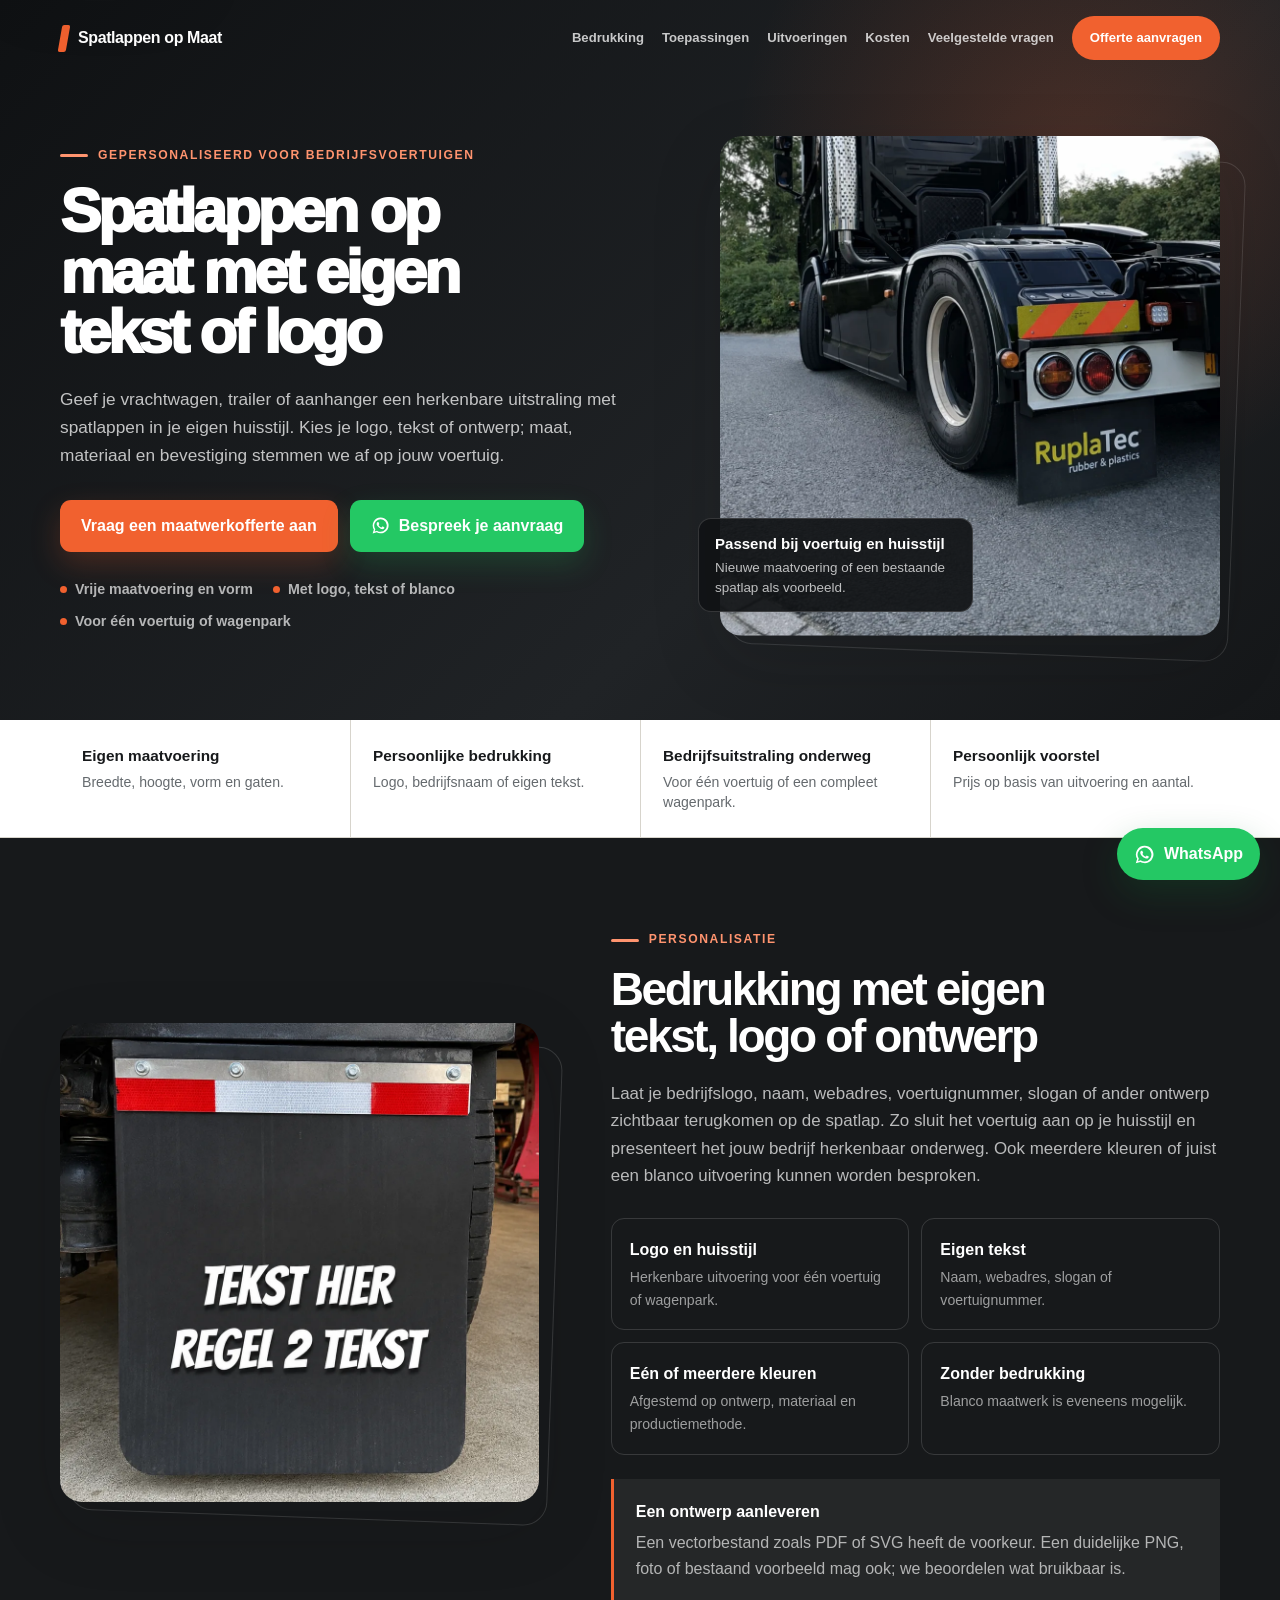
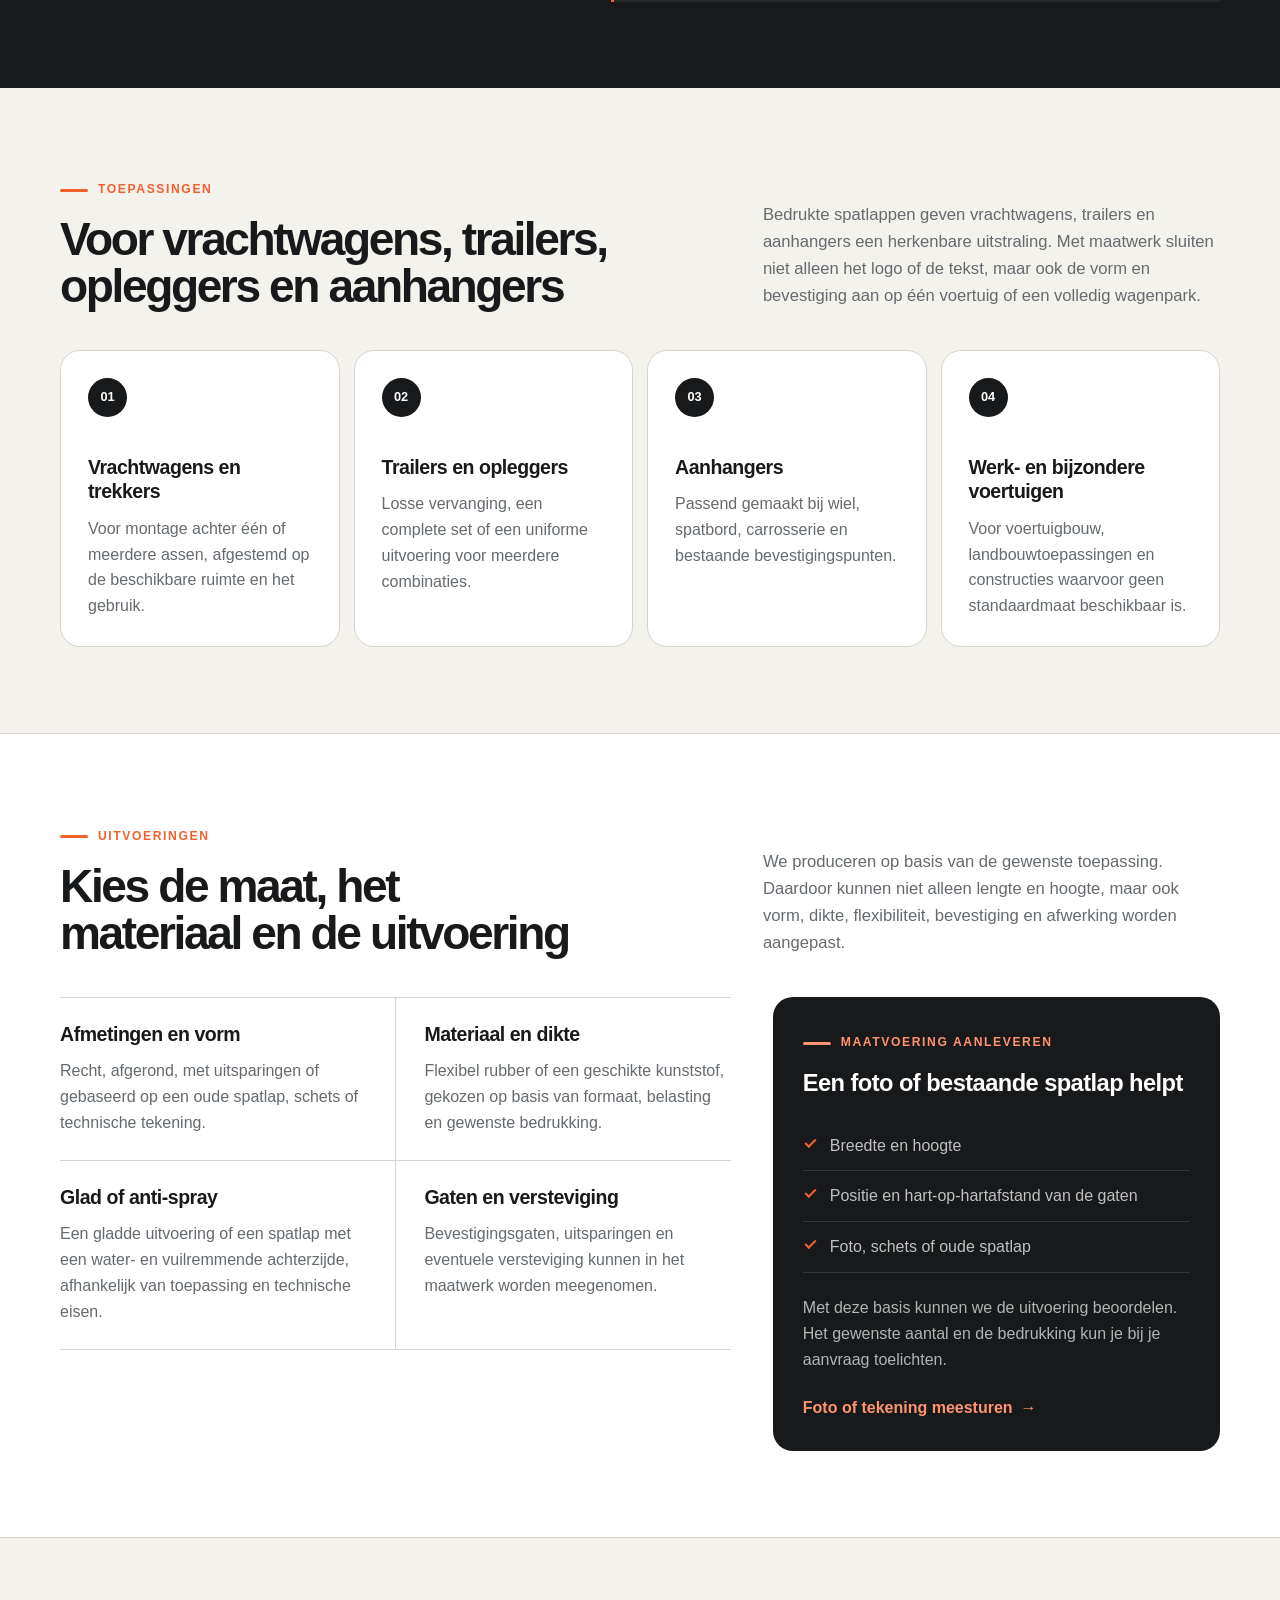
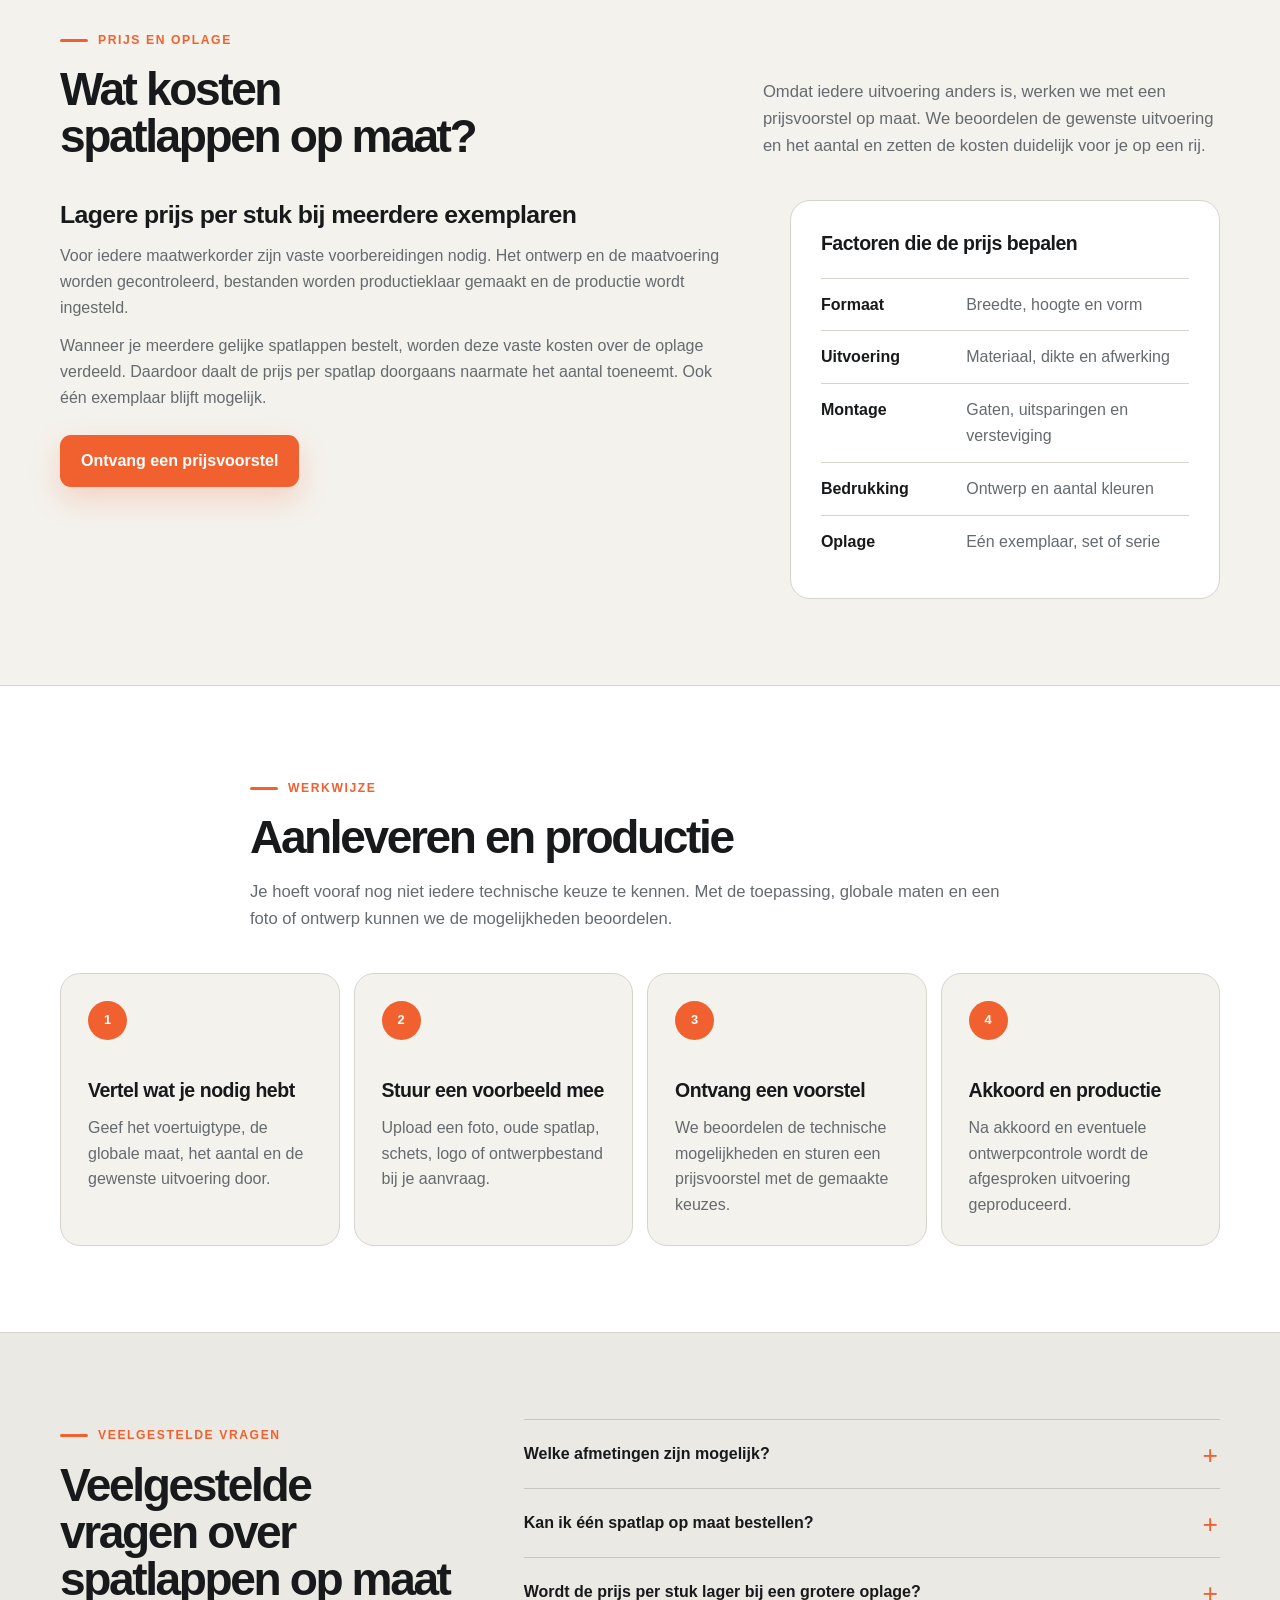
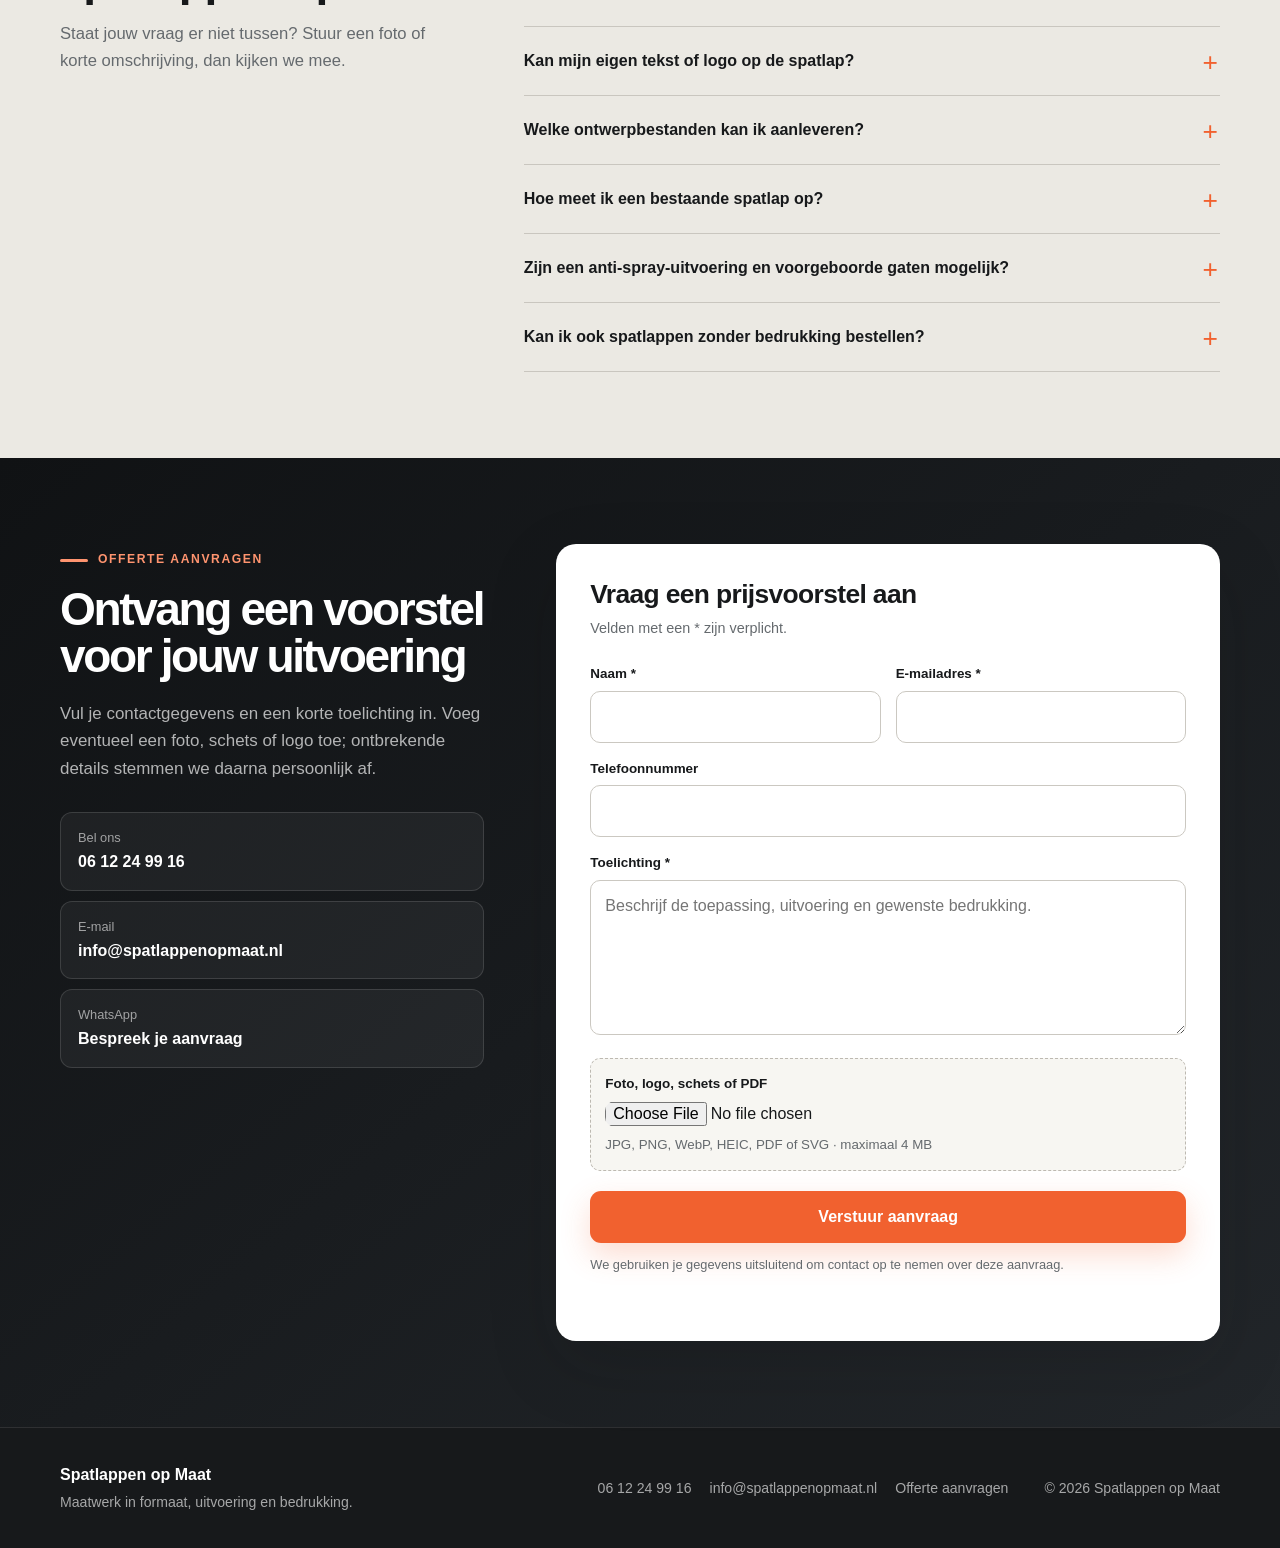
==== index.html @ 52d00e61 "Verbeter SEO-tekst, pagina-opbouw en FAQ" ====
<!doctype html>
<html lang="nl">
<head>
  <meta charset="utf-8">
  <meta name="viewport" content="width=device-width, initial-scale=1, viewport-fit=cover">
  <title>Spatlappen op maat met eigen logo of tekst</title>
  <meta name="description" content="Laat spatlappen op maat maken met eigen logo, tekst of ontwerp. Voor vrachtwagens, trailers en aanhangers, van één exemplaar tot een complete serie.">
  <meta name="robots" content="index,follow,max-image-preview:large">
  <meta name="theme-color" content="#17191b">
  <link rel="canonical" href="https://spatlappenopmaat.nl/">
  <link rel="preload" href="spatlappen-op-maat.webp" as="image" type="image/webp">
  <link rel="stylesheet" href="site.css?v=20260826-2">
  <link rel="icon" href="data:image/svg+xml,%3Csvg xmlns='http://www.w3.org/2000/svg' viewBox='0 0 64 64'%3E%3Crect width='64' height='64' rx='13' fill='%2317191b'/%3E%3Cpath d='M18 15h31v10H29v8h17v9H29v15H18z' fill='%23f1612f'/%3E%3C/svg%3E">

  <meta property="og:type" content="website">
  <meta property="og:locale" content="nl_NL">
  <meta property="og:site_name" content="Spatlappen op Maat">
  <meta property="og:title" content="Spatlappen op maat met eigen tekst of logo">
  <meta property="og:description" content="Spatlappen op maat met eigen logo, tekst of ontwerp, voor één bedrijfsvoertuig of een compleet wagenpark.">
  <meta property="og:url" content="https://spatlappenopmaat.nl/">
  <meta property="og:image" content="https://spatlappenopmaat.nl/spatlappen-op-maat.webp">
  <meta property="og:image:width" content="1018">
  <meta property="og:image:height" content="1018">
  <meta property="og:image:alt" content="Zwarte vrachtwagen met een spatlap op maat van RuplaTec">
  <meta name="twitter:card" content="summary_large_image">

  <script type="application/ld+json">
  {
    "@context": "https://schema.org",
    "@graph": [
      {
        "@type": "Organization",
        "@id": "https://spatlappenopmaat.nl/#organization",
        "name": "Spatlappen op Maat",
        "url": "https://spatlappenopmaat.nl/",
        "email": "info@spatlappenopmaat.nl",
        "telephone": "+31612249916",
        "contactPoint": {
          "@type": "ContactPoint",
          "telephone": "+31612249916",
          "contactType": "sales",
          "availableLanguage": [
            "nl",
            "en"
          ],
          "areaServed": [
            "NL",
            "BE"
          ]
        }
      },
      {
        "@type": "WebSite",
        "@id": "https://spatlappenopmaat.nl/#website",
        "url": "https://spatlappenopmaat.nl/",
        "name": "Spatlappen op Maat",
        "inLanguage": "nl-NL",
        "publisher": {
          "@id": "https://spatlappenopmaat.nl/#organization"
        }
      },
      {
        "@type": "WebPage",
        "@id": "https://spatlappenopmaat.nl/#webpage",
        "url": "https://spatlappenopmaat.nl/",
        "name": "Spatlappen op maat met eigen tekst of logo",
        "description": "Laat spatlappen op maat maken met eigen logo, tekst of ontwerp. Voor vrachtwagens, trailers en aanhangers, van één exemplaar tot een complete serie.",
        "isPartOf": {
          "@id": "https://spatlappenopmaat.nl/#website"
        },
        "about": {
          "@id": "https://spatlappenopmaat.nl/#service"
        },
        "inLanguage": "nl-NL",
        "primaryImageOfPage": {
          "@type": "ImageObject",
          "url": "https://spatlappenopmaat.nl/spatlappen-op-maat.webp",
          "width": 1018,
          "height": 1018
        }
      },
      {
        "@type": "Service",
        "@id": "https://spatlappenopmaat.nl/#service",
        "name": "Spatlappen op maat",
        "serviceType": "Productie en bedrukking van maatwerk spatlappen",
        "description": "Maatwerk spatlappen voor vrachtwagens, trailers, opleggers, aanhangers en bijzondere voertuigen. Met eigen maatvoering, gaten, tekst, logo of zonder bedrukking.",
        "provider": {
          "@id": "https://spatlappenopmaat.nl/#organization"
        },
        "areaServed": [
          {
            "@type": "Country",
            "name": "Nederland"
          },
          {
            "@type": "Country",
            "name": "België"
          }
        ],
        "url": "https://spatlappenopmaat.nl/"
      },
      {
        "@type": "FAQPage",
        "@id": "https://spatlappenopmaat.nl/#faq",
        "mainEntity": [
          {
            "@type": "Question",
            "name": "Welke afmetingen zijn mogelijk?",
            "acceptedAnswer": {
              "@type": "Answer",
              "text": "De breedte, hoogte, vorm, uitsparingen en positie van bevestigingsgaten kunnen op de toepassing worden afgestemd. Stuur een foto, tekening of oude spatlap mee, zodat we kunnen beoordelen welke uitvoering passend is."
            }
          },
          {
            "@type": "Question",
            "name": "Kan ik één spatlap op maat bestellen?",
            "acceptedAnswer": {
              "@type": "Answer",
              "text": "Ja, ook één exemplaar is mogelijk. Bij meerdere gelijke exemplaren worden de vaste voorbereidings- en instelkosten over de oplage verdeeld, waardoor de prijs per stuk doorgaans lager wordt."
            }
          },
          {
            "@type": "Question",
            "name": "Wordt de prijs per stuk lager bij een grotere oplage?",
            "acceptedAnswer": {
              "@type": "Answer",
              "text": "Doorgaans wel. De vaste opstartkosten worden bij een grotere oplage over meer stuks verdeeld. Formaat, materiaal, bedrukking en eventuele bewerkingen blijven daarnaast van invloed op de totaalprijs."
            }
          },
          {
            "@type": "Question",
            "name": "Kan mijn eigen tekst of logo op de spatlap?",
            "acceptedAnswer": {
              "@type": "Answer",
              "text": "Ja. Denk aan een bedrijfslogo, naam, webadres, voertuignummer, slogan of ander ontwerp. De precieze mogelijkheden hangen af van het bestand, de kleuren en de gekozen productiemethode."
            }
          },
          {
            "@type": "Question",
            "name": "Welke ontwerpbestanden kan ik aanleveren?",
            "acceptedAnswer": {
              "@type": "Answer",
              "text": "Een PDF of SVG heeft de voorkeur voor logo's en lijnwerk. Ook een duidelijke PNG, foto of bestaand voorbeeld kan worden meegestuurd. We laten weten of het bestand geschikt is of nog moet worden aangepast."
            }
          },
          {
            "@type": "Question",
            "name": "Hoe meet ik een bestaande spatlap op?",
            "acceptedAnswer": {
              "@type": "Answer",
              "text": "Meet de totale breedte en hoogte en noteer de positie en hart-op-hartafstand van de bevestigingsgaten. Een duidelijke foto met een meetlint, een eenvoudige schets of de oude spatlap zelf helpt om fouten te voorkomen."
            }
          },
          {
            "@type": "Question",
            "name": "Zijn een anti-spray-uitvoering en voorgeboorde gaten mogelijk?",
            "acceptedAnswer": {
              "@type": "Answer",
              "text": "Deze opties kunnen in veel gevallen in het maatwerk worden meegenomen. Of ze geschikt zijn, hangt af van het voertuig, de montage en de technische eisen voor de toepassing."
            }
          },
          {
            "@type": "Question",
            "name": "Kan ik ook spatlappen zonder bedrukking bestellen?",
            "acceptedAnswer": {
              "@type": "Answer",
              "text": "Ja. De spatlap kan ook volledig blanco worden uitgevoerd, met alleen de gewenste maat, vorm en bevestigingspunten."
            }
          }
        ]
      }
    ]
  }
  </script>
</head>
<body>
  <a class="skip-link" href="#main">Ga naar de inhoud</a>

  <header class="site-header" id="site-header">
    <div class="container nav-shell">
      <a class="wordmark" href="#top" aria-label="Spatlappen op Maat, naar het begin van de pagina">
        <span aria-hidden="true"></span>
        Spatlappen op Maat
      </a>

      <button class="menu-button" type="button" aria-expanded="false" aria-controls="site-navigation" aria-label="Menu openen">
        <span></span><span></span><span></span>
      </button>

      <nav class="site-navigation" id="site-navigation" aria-label="Hoofdnavigatie">
        <a href="#bedrukking">Bedrukking</a>
        <a href="#toepassingen">Toepassingen</a>
        <a href="#uitvoeringen">Uitvoeringen</a>
        <a href="#kosten">Kosten</a>
        <a href="#faq">Veelgestelde vragen</a>
        <a class="nav-cta" href="#offerte">Offerte aanvragen</a>
      </nav>
    </div>
  </header>

  <main id="main">
    <section class="hero" id="top">
      <div class="container hero-grid">
        <div class="hero-copy">
          <p class="kicker">Gepersonaliseerd voor bedrijfsvoertuigen</p>
          <h1>Spatlappen op maat met eigen tekst of logo</h1>
          <p class="hero-intro">Geef je vrachtwagen, trailer of aanhanger een herkenbare uitstraling met spatlappen in je eigen huisstijl. Kies je logo, tekst of ontwerp; maat, materiaal en bevestiging stemmen we af op jouw voertuig.</p>

          <div class="hero-actions">
            <a class="button button-primary" href="#offerte">Vraag een maatwerkofferte aan</a>
            <a class="button button-whatsapp" href="https://wa.me/31612249916?text=Hallo%2C%20ik%20heb%20een%20vraag%20over%20spatlappen%20op%20maat." target="_blank" rel="noopener noreferrer">
              <svg viewBox="0 0 24 24" aria-hidden="true"><path d="M12.04 2a9.84 9.84 0 0 0-8.42 14.93L2.05 22l5.2-1.53A9.93 9.93 0 1 0 12.04 2Zm0 17.98a8 8 0 0 1-4.08-1.12l-.3-.18-3.08.91.92-3-.2-.31a7.9 7.9 0 1 1 6.74 3.7Zm4.36-5.91c-.24-.12-1.4-.69-1.62-.77-.22-.08-.38-.12-.54.12-.16.24-.62.77-.76.93-.14.16-.28.18-.52.06-.24-.12-1.01-.37-1.93-1.19a7.25 7.25 0 0 1-1.33-1.65c-.14-.24-.02-.37.1-.49.11-.11.24-.28.36-.42.12-.14.16-.24.24-.4.08-.16.04-.3-.02-.42-.06-.12-.54-1.3-.74-1.78-.2-.47-.4-.4-.54-.41h-.46c-.16 0-.42.06-.64.3-.22.24-.84.82-.84 2 0 1.18.86 2.32.98 2.48.12.16 1.69 2.58 4.1 3.62.57.25 1.02.39 1.37.5.58.18 1.1.16 1.51.1.46-.07 1.4-.58 1.6-1.13.2-.56.2-1.04.14-1.14-.06-.1-.22-.16-.46-.28Z"/></svg>
              Bespreek je aanvraag
            </a>
          </div>

          <ul class="hero-points" aria-label="Belangrijkste mogelijkheden">
            <li>Vrije maatvoering en vorm</li>
            <li>Met logo, tekst of blanco</li>
            <li>Voor één voertuig of wagenpark</li>
          </ul>
        </div>

        <figure class="hero-visual">
          <img src="spatlappen-op-maat.webp" width="1018" height="1018" alt="Zwarte vrachtwagen met een op maat gemaakte spatlap met RuplaTec-logo" fetchpriority="high">
          <figcaption><strong>Passend bij voertuig en huisstijl</strong> Nieuwe maatvoering of een bestaande spatlap als voorbeeld.</figcaption>
        </figure>
      </div>
    </section>

    <div class="feature-strip" aria-label="Maatwerkmogelijkheden">
      <div class="container feature-grid">
        <div><strong>Eigen maatvoering</strong><span>Breedte, hoogte, vorm en gaten.</span></div>
        <div><strong>Persoonlijke bedrukking</strong><span>Logo, bedrijfsnaam of eigen tekst.</span></div>
        <div><strong>Bedrijfsuitstraling onderweg</strong><span>Voor één voertuig of een compleet wagenpark.</span></div>
        <div><strong>Persoonlijk voorstel</strong><span>Prijs op basis van uitvoering en aantal.</span></div>
      </div>
    </div>

    <section class="dark-section" id="bedrukking">
      <div class="container media-grid">
        <figure class="section-image">
          <img src="spatlappen-met-bedrukking.webp" width="1000" height="1000" alt="Zwarte spatlap met witte voorbeeldtekst onder een voertuig" loading="lazy">
        </figure>

        <div class="dark-copy">
          <span class="eyebrow">Personalisatie</span>
          <h2>Bedrukking met eigen tekst, logo of ontwerp</h2>
          <p>Laat je bedrijfslogo, naam, webadres, voertuignummer, slogan of ander ontwerp zichtbaar terugkomen op de spatlap. Zo sluit het voertuig aan op je huisstijl en presenteert het jouw bedrijf herkenbaar onderweg. Ook meerdere kleuren of juist een blanco uitvoering kunnen worden besproken.</p>

          <div class="print-grid">
            <div><strong>Logo en huisstijl</strong><span>Herkenbare uitvoering voor één voertuig of wagenpark.</span></div>
            <div><strong>Eigen tekst</strong><span>Naam, webadres, slogan of voertuignummer.</span></div>
            <div><strong>Eén of meerdere kleuren</strong><span>Afgestemd op ontwerp, materiaal en productiemethode.</span></div>
            <div><strong>Zonder bedrukking</strong><span>Blanco maatwerk is eveneens mogelijk.</span></div>
          </div>

          <div class="file-note">
            <strong>Een ontwerp aanleveren</strong>
            <p>Een vectorbestand zoals PDF of SVG heeft de voorkeur. Een duidelijke PNG, foto of bestaand voorbeeld mag ook; we beoordelen wat bruikbaar is.</p>
          </div>
        </div>
      </div>
    </section>

    <section id="toepassingen">
      <div class="container split-heading">
        <div class="section-heading">
          <span class="eyebrow">Toepassingen</span>
          <h2>Voor vrachtwagens, trailers, opleggers en aanhangers</h2>
        </div>
        <div class="lead-copy">
          <p>Bedrukte spatlappen geven vrachtwagens, trailers en aanhangers een herkenbare uitstraling. Met maatwerk sluiten niet alleen het logo of de tekst, maar ook de vorm en bevestiging aan op één voertuig of een volledig wagenpark.</p>
        </div>
      </div>

      <div class="container application-grid">
        <article>
          <span class="card-index">01</span>
          <h3>Vrachtwagens en trekkers</h3>
          <p>Voor montage achter één of meerdere assen, afgestemd op de beschikbare ruimte en het gebruik.</p>
        </article>
        <article>
          <span class="card-index">02</span>
          <h3>Trailers en opleggers</h3>
          <p>Losse vervanging, een complete set of een uniforme uitvoering voor meerdere combinaties.</p>
        </article>
        <article>
          <span class="card-index">03</span>
          <h3>Aanhangers</h3>
          <p>Passend gemaakt bij wiel, spatbord, carrosserie en bestaande bevestigingspunten.</p>
        </article>
        <article>
          <span class="card-index">04</span>
          <h3>Werk- en bijzondere voertuigen</h3>
          <p>Voor voertuigbouw, landbouwtoepassingen en constructies waarvoor geen standaardmaat beschikbaar is.</p>
        </article>
      </div>
    </section>

    <section class="surface-section" id="uitvoeringen">
      <div class="container split-heading">
        <div class="section-heading">
          <span class="eyebrow">Uitvoeringen</span>
          <h2>Kies de maat, het materiaal en de uitvoering</h2>
        </div>
        <div class="lead-copy">
          <p>We produceren op basis van de gewenste toepassing. Daardoor kunnen niet alleen lengte en hoogte, maar ook vorm, dikte, flexibiliteit, bevestiging en afwerking worden aangepast.</p>
        </div>
      </div>

      <div class="container option-layout">
        <div class="option-list">
          <article>
            <h3>Afmetingen en vorm</h3>
            <p>Recht, afgerond, met uitsparingen of gebaseerd op een oude spatlap, schets of technische tekening.</p>
          </article>
          <article>
            <h3>Materiaal en dikte</h3>
            <p>Flexibel rubber of een geschikte kunststof, gekozen op basis van formaat, belasting en gewenste bedrukking.</p>
          </article>
          <article>
            <h3>Glad of anti-spray</h3>
            <p>Een gladde uitvoering of een spatlap met een water- en vuilremmende achterzijde, afhankelijk van toepassing en technische eisen.</p>
          </article>
          <article>
            <h3>Gaten en versteviging</h3>
            <p>Bevestigingsgaten, uitsparingen en eventuele versteviging kunnen in het maatwerk worden meegenomen.</p>
          </article>
        </div>

        <aside class="measure-card">
          <span class="eyebrow">Maatvoering aanleveren</span>
          <h3>Een foto of bestaande spatlap helpt</h3>
          <ul class="check-list">
            <li>Breedte en hoogte</li>
            <li>Positie en hart-op-hartafstand van de gaten</li>
            <li>Foto, schets of oude spatlap</li>
          </ul>
          <p>Met deze basis kunnen we de uitvoering beoordelen. Het gewenste aantal en de bedrukking kun je bij je aanvraag toelichten.</p>
          <a class="text-link" href="#offerte">Foto of tekening meesturen <span aria-hidden="true">→</span></a>
        </aside>
      </div>
    </section>

    <section id="kosten">
      <div class="container split-heading">
        <div class="section-heading">
          <span class="eyebrow">Prijs en oplage</span>
          <h2>Wat kosten spatlappen op maat?</h2>
        </div>
        <div class="lead-copy">
          <p>Omdat iedere uitvoering anders is, werken we met een prijsvoorstel op maat. We beoordelen de gewenste uitvoering en het aantal en zetten de kosten duidelijk voor je op een rij.</p>
        </div>
      </div>

      <div class="container cost-grid">
        <div class="cost-explanation">
          <h3>Lagere prijs per stuk bij meerdere exemplaren</h3>
          <p>Voor iedere maatwerkorder zijn vaste voorbereidingen nodig. Het ontwerp en de maatvoering worden gecontroleerd, bestanden worden productieklaar gemaakt en de productie wordt ingesteld.</p>
          <p>Wanneer je meerdere gelijke spatlappen bestelt, worden deze vaste kosten over de oplage verdeeld. Daardoor daalt de prijs per spatlap doorgaans naarmate het aantal toeneemt. Ook één exemplaar blijft mogelijk.</p>
          <a class="button button-primary" href="#offerte">Ontvang een prijsvoorstel</a>
        </div>

        <aside class="cost-factors">
          <h3>Factoren die de prijs bepalen</h3>
          <dl>
            <div><dt>Formaat</dt><dd>Breedte, hoogte en vorm</dd></div>
            <div><dt>Uitvoering</dt><dd>Materiaal, dikte en afwerking</dd></div>
            <div><dt>Montage</dt><dd>Gaten, uitsparingen en versteviging</dd></div>
            <div><dt>Bedrukking</dt><dd>Ontwerp en aantal kleuren</dd></div>
            <div><dt>Oplage</dt><dd>Eén exemplaar, set of serie</dd></div>
          </dl>
        </aside>
      </div>
    </section>

    <section class="surface-section" id="werkwijze">
      <div class="container section-heading narrow-heading">
        <span class="eyebrow">Werkwijze</span>
        <h2>Aanleveren en productie</h2>
        <p class="lead">Je hoeft vooraf nog niet iedere technische keuze te kennen. Met de toepassing, globale maten en een foto of ontwerp kunnen we de mogelijkheden beoordelen.</p>
      </div>

      <ol class="container process-grid">
        <li>
          <span class="step-index">1</span>
          <h3>Vertel wat je nodig hebt</h3>
          <p>Geef het voertuigtype, de globale maat, het aantal en de gewenste uitvoering door.</p>
        </li>
        <li>
          <span class="step-index">2</span>
          <h3>Stuur een voorbeeld mee</h3>
          <p>Upload een foto, oude spatlap, schets, logo of ontwerpbestand bij je aanvraag.</p>
        </li>
        <li>
          <span class="step-index">3</span>
          <h3>Ontvang een voorstel</h3>
          <p>We beoordelen de technische mogelijkheden en sturen een prijsvoorstel met de gemaakte keuzes.</p>
        </li>
        <li>
          <span class="step-index">4</span>
          <h3>Akkoord en productie</h3>
          <p>Na akkoord en eventuele ontwerpcontrole wordt de afgesproken uitvoering geproduceerd.</p>
        </li>
      </ol>
    </section>

    <section class="faq-section" id="faq">
      <div class="container faq-layout">
        <div class="section-heading">
          <span class="eyebrow">Veelgestelde vragen</span>
          <h2>Veelgestelde vragen over spatlappen op maat</h2>
          <p class="lead">Staat jouw vraag er niet tussen? Stuur een foto of korte omschrijving, dan kijken we mee.</p>
        </div>

        <div class="faq-list">
          <details>
            <summary>Welke afmetingen zijn mogelijk?</summary>
            <p>De breedte, hoogte, vorm, uitsparingen en positie van bevestigingsgaten kunnen op de toepassing worden afgestemd. Stuur een foto, tekening of oude spatlap mee, zodat we kunnen beoordelen welke uitvoering passend is.</p>
          </details>
          <details>
            <summary>Kan ik één spatlap op maat bestellen?</summary>
            <p>Ja, ook één exemplaar is mogelijk. Bij meerdere gelijke exemplaren worden de vaste voorbereidings- en instelkosten over de oplage verdeeld, waardoor de prijs per stuk doorgaans lager wordt.</p>
          </details>
          <details>
            <summary>Wordt de prijs per stuk lager bij een grotere oplage?</summary>
            <p>Doorgaans wel. De vaste opstartkosten worden bij een grotere oplage over meer stuks verdeeld. Formaat, materiaal, bedrukking en eventuele bewerkingen blijven daarnaast van invloed op de totaalprijs.</p>
          </details>
          <details>
            <summary>Kan mijn eigen tekst of logo op de spatlap?</summary>
            <p>Ja. Denk aan een bedrijfslogo, naam, webadres, voertuignummer, slogan of ander ontwerp. De precieze mogelijkheden hangen af van het bestand, de kleuren en de gekozen productiemethode.</p>
          </details>
          <details>
            <summary>Welke ontwerpbestanden kan ik aanleveren?</summary>
            <p>Een PDF of SVG heeft de voorkeur voor logo's en lijnwerk. Ook een duidelijke PNG, foto of bestaand voorbeeld kan worden meegestuurd. We laten weten of het bestand geschikt is of nog moet worden aangepast.</p>
          </details>
          <details>
            <summary>Hoe meet ik een bestaande spatlap op?</summary>
            <p>Meet de totale breedte en hoogte en noteer de positie en hart-op-hartafstand van de bevestigingsgaten. Een duidelijke foto met een meetlint, een eenvoudige schets of de oude spatlap zelf helpt om fouten te voorkomen.</p>
          </details>
          <details>
            <summary>Zijn een anti-spray-uitvoering en voorgeboorde gaten mogelijk?</summary>
            <p>Deze opties kunnen in veel gevallen in het maatwerk worden meegenomen. Of ze geschikt zijn, hangt af van het voertuig, de montage en de technische eisen voor de toepassing.</p>
          </details>
          <details>
            <summary>Kan ik ook spatlappen zonder bedrukking bestellen?</summary>
            <p>Ja. De spatlap kan ook volledig blanco worden uitgevoerd, met alleen de gewenste maat, vorm en bevestigingspunten.</p>
          </details>
        </div>
      </div>
    </section>

    <section class="contact-section" id="offerte">
      <div class="container contact-layout">
        <div class="contact-copy">
          <span class="eyebrow">Offerte aanvragen</span>
          <h2>Ontvang een voorstel voor jouw uitvoering</h2>
          <p>Vul je contactgegevens en een korte toelichting in. Voeg eventueel een foto, schets of logo toe; ontbrekende details stemmen we daarna persoonlijk af.</p>

          <div class="contact-options">
            <a href="tel:+31612249916">
              <span>Bel ons</span>
              <strong>06 12 24 99 16</strong>
            </a>
            <a href="mailto:info@spatlappenopmaat.nl">
              <span>E-mail</span>
              <strong>info@spatlappenopmaat.nl</strong>
            </a>
            <a href="https://wa.me/31612249916?text=Hallo%2C%20ik%20heb%20een%20vraag%20over%20spatlappen%20op%20maat." target="_blank" rel="noopener noreferrer">
              <span>WhatsApp</span>
              <strong>Bespreek je aanvraag</strong>
            </a>
          </div>
        </div>

        <div class="form-card">
          <form id="quote-form" action="/api/contact" method="post" enctype="multipart/form-data">
            <div class="form-heading">
              <h3>Vraag een prijsvoorstel aan</h3>
              <p>Velden met een * zijn verplicht.</p>
            </div>

            <div class="honeypot" aria-hidden="true">
              <label for="website">Website</label>
              <input type="text" id="website" name="website" tabindex="-1" autocomplete="off">
            </div>

            <input type="hidden" name="form_started_at" id="form-started-at">
            <input type="hidden" name="page" id="form-page">
            <input type="hidden" name="landing_page">
            <input type="hidden" name="referrer_domain">
            <input type="hidden" name="source_detected">
            <input type="hidden" name="utm_source">
            <input type="hidden" name="utm_medium">
            <input type="hidden" name="utm_campaign">
            <input type="hidden" name="utm_id">
            <input type="hidden" name="utm_term">
            <input type="hidden" name="utm_content">
            <input type="hidden" name="gclid">
            <input type="hidden" name="gbraid">
            <input type="hidden" name="wbraid">
            <input type="hidden" name="msclkid">
            <input type="hidden" name="fbclid">

            <div class="form-grid">
              <div class="field">
                <label for="name">Naam *</label>
                <input type="text" id="name" name="name" autocomplete="name" required>
              </div>
              <div class="field">
                <label for="email">E-mailadres *</label>
                <input type="email" id="email" name="email" autocomplete="email" required>
              </div>
              <div class="field field-full">
                <label for="phone">Telefoonnummer</label>
                <input type="tel" id="phone" name="phone" autocomplete="tel">
              </div>
            </div>

            <div class="field">
              <label for="message">Toelichting *</label>
              <textarea id="message" name="message" rows="5" placeholder="Beschrijf de toepassing, uitvoering en gewenste bedrukking." required></textarea>
            </div>

            <div class="field file-field">
              <label for="attachment">Foto, logo, schets of PDF</label>
              <input type="file" id="attachment" name="attachment" accept=".jpg,.jpeg,.png,.webp,.heic,.pdf,.svg" aria-describedby="attachment-help">
              <small id="attachment-help">JPG, PNG, WebP, HEIC, PDF of SVG · maximaal 4 MB</small>
            </div>

            <button class="button button-primary submit-button" type="submit">Verstuur aanvraag</button>
            <p class="form-note">We gebruiken je gegevens uitsluitend om contact op te nemen over deze aanvraag.</p>
            <div class="form-status" id="form-status" role="status" aria-live="polite"></div>
          </form>
        </div>
      </div>
    </section>
  </main>

  <footer class="site-footer">
    <div class="container footer-layout">
      <div>
        <a class="footer-brand" href="#top">Spatlappen op Maat</a>
        <p>Maatwerk in formaat, uitvoering en bedrukking.</p>
      </div>
      <div class="footer-links">
        <a href="tel:+31612249916">06 12 24 99 16</a>
        <a href="mailto:info@spatlappenopmaat.nl">info@spatlappenopmaat.nl</a>
        <a href="#offerte">Offerte aanvragen</a>
      </div>
      <div class="footer-meta">© <span id="year"></span> Spatlappen op Maat</div>
    </div>
  </footer>

  <a class="floating-whatsapp" href="https://wa.me/31612249916?text=Hallo%2C%20ik%20heb%20een%20vraag%20over%20spatlappen%20op%20maat." target="_blank" rel="noopener noreferrer" aria-label="Neem contact op via WhatsApp">
    <svg viewBox="0 0 24 24" aria-hidden="true"><path d="M12.04 2a9.84 9.84 0 0 0-8.42 14.93L2.05 22l5.2-1.53A9.93 9.93 0 1 0 12.04 2Zm0 17.98a8 8 0 0 1-4.08-1.12l-.3-.18-3.08.91.92-3-.2-.31a7.9 7.9 0 1 1 6.74 3.7Zm4.36-5.91c-.24-.12-1.4-.69-1.62-.77-.22-.08-.38-.12-.54.12-.16.24-.62.77-.76.93-.14.16-.28.18-.52.06-.24-.12-1.01-.37-1.93-1.19a7.25 7.25 0 0 1-1.33-1.65c-.14-.24-.02-.37.1-.49.11-.11.24-.28.36-.42.12-.14.16-.24.24-.4.08-.16.04-.3-.02-.42-.06-.12-.54-1.3-.74-1.78-.2-.47-.4-.4-.54-.41h-.46c-.16 0-.42.06-.64.3-.22.24-.84.82-.84 2 0 1.18.86 2.32.98 2.48.12.16 1.69 2.58 4.1 3.62.57.25 1.02.39 1.37.5.58.18 1.1.16 1.51.1.46-.07 1.4-.58 1.6-1.13.2-.56.2-1.04.14-1.14-.06-.1-.22-.16-.46-.28Z"/></svg>
    <span>WhatsApp</span>
  </a>

  <script src="site.js?v=20260826-3" defer></script>
</body>
</html>
---- site.css ----
:root {
  --ink: #17191b;
  --ink-soft: #292c2f;
  --paper: #f4f2ed;
  --surface: #ffffff;
  --surface-soft: #ebe9e3;
  --muted: #656a6e;
  --line: #d7d4cc;
  --accent: #f1612f;
  --accent-dark: #d94b1e;
  --green: #24c864;
  --green-dark: #16aa50;
  --content: 1160px;
  --radius-sm: 12px;
  --radius: 20px;
  --shadow: 0 24px 70px rgba(17, 19, 21, 0.15);
}

*,
*::before,
*::after {
  box-sizing: border-box;
}

html {
  scroll-behavior: smooth;
  scroll-padding-top: 90px;
}

body {
  margin: 0;
  overflow-x: hidden;
  color: var(--ink);
  background: var(--paper);
  font-family: Inter, ui-sans-serif, -apple-system, BlinkMacSystemFont, "Segoe UI", Helvetica, Arial, sans-serif;
  font-size: 16px;
  line-height: 1.62;
  -webkit-font-smoothing: antialiased;
  text-rendering: optimizeLegibility;
}

body.menu-open {
  overflow: hidden;
}

img {
  display: block;
  max-width: 100%;
}

a {
  color: inherit;
  text-decoration: none;
}

button,
input,
select,
textarea {
  color: inherit;
  font: inherit;
}

button,
summary,
select {
  cursor: pointer;
}

:focus-visible {
  outline: 3px solid rgba(241, 97, 47, 0.55);
  outline-offset: 3px;
}

.container {
  width: min(calc(100% - 40px), var(--content));
  margin-inline: auto;
}

.skip-link {
  position: fixed;
  top: -80px;
  left: 16px;
  z-index: 1000;
  padding: 10px 14px;
  border-radius: 9px;
  background: var(--surface);
  box-shadow: var(--shadow);
  font-weight: 800;
}

.skip-link:focus {
  top: 16px;
}

.site-header {
  position: fixed;
  inset: 0 0 auto;
  z-index: 100;
  border-bottom: 1px solid transparent;
  transition: background-color 180ms ease, border-color 180ms ease, box-shadow 180ms ease;
}

.site-header.scrolled,
.site-header.menu-active {
  border-color: rgba(23, 25, 27, 0.1);
  background: rgba(244, 242, 237, 0.96);
  box-shadow: 0 8px 30px rgba(23, 25, 27, 0.06);
  backdrop-filter: blur(16px);
  -webkit-backdrop-filter: blur(16px);
}

.nav-shell {
  display: flex;
  min-height: 76px;
  align-items: center;
  justify-content: space-between;
  gap: 24px;
}

.wordmark {
  display: inline-flex;
  align-items: center;
  gap: 10px;
  color: #ffffff;
  font-weight: 900;
  letter-spacing: -0.025em;
  white-space: nowrap;
}

.wordmark > span {
  width: 8px;
  height: 27px;
  border-radius: 2px;
  background: var(--accent);
  transform: skew(-10deg);
}

.site-header.scrolled .wordmark,
.site-header.menu-active .wordmark {
  color: var(--ink);
}

.site-navigation {
  display: flex;
  align-items: center;
  gap: 18px;
  color: rgba(255, 255, 255, 0.76);
  font-size: 0.82rem;
  font-weight: 780;
  white-space: nowrap;
}

.site-header.scrolled .site-navigation,
.site-header.menu-active .site-navigation {
  color: var(--ink);
}

.site-navigation a:not(.nav-cta):hover {
  color: var(--accent);
}

.nav-cta {
  display: inline-flex;
  min-height: 44px;
  align-items: center;
  justify-content: center;
  padding: 0 18px;
  border-radius: 999px;
  color: #ffffff;
  background: var(--accent);
}

.nav-cta:hover {
  background: var(--accent-dark);
}

.menu-button {
  display: none;
  width: 46px;
  height: 46px;
  padding: 0;
  border: 1px solid rgba(255, 255, 255, 0.22);
  border-radius: 12px;
  background: rgba(255, 255, 255, 0.08);
}

.menu-button span {
  display: block;
  width: 21px;
  height: 2px;
  margin: 5px auto;
  border-radius: 99px;
  background: #ffffff;
  transition: transform 180ms ease, opacity 180ms ease;
}

.site-header.scrolled .menu-button,
.site-header.menu-active .menu-button {
  border-color: var(--line);
  background: #ffffff;
}

.site-header.scrolled .menu-button span,
.site-header.menu-active .menu-button span {
  background: var(--ink);
}

.menu-open .menu-button span:nth-child(1) {
  transform: translateY(7px) rotate(45deg);
}

.menu-open .menu-button span:nth-child(2) {
  opacity: 0;
}

.menu-open .menu-button span:nth-child(3) {
  transform: translateY(-7px) rotate(-45deg);
}

.hero {
  min-height: 720px;
  padding: 136px 0 78px;
  overflow: hidden;
  color: #ffffff;
  background:
    radial-gradient(circle at 84% 22%, rgba(241, 97, 47, 0.2), transparent 28%),
    linear-gradient(135deg, #0f1113, #202326 64%, #151719);
}

.hero-grid {
  display: grid;
  grid-template-columns: minmax(0, 1.05fr) minmax(380px, 0.95fr);
  align-items: center;
  gap: 58px;
}

.kicker,
.eyebrow {
  display: inline-flex;
  align-items: center;
  gap: 10px;
  margin: 0 0 16px;
  color: var(--accent);
  font-size: 0.76rem;
  font-weight: 850;
  letter-spacing: 0.13em;
  text-transform: uppercase;
}

.kicker {
  color: #ff946f;
}

.kicker::before,
.eyebrow::before {
  width: 28px;
  height: 3px;
  border-radius: 99px;
  background: currentColor;
  content: "";
}

h1,
h2,
h3,
p {
  overflow-wrap: break-word;
}

h1 {
  max-width: 700px;
  margin: 0;
  font-size: clamp(2.55rem, 4.8vw, 4.4rem);
  font-weight: 920;
  letter-spacing: -0.058em;
  line-height: 0.98;
  text-wrap: balance;
}

h2 {
  margin: 0;
  font-size: clamp(2rem, 3.6vw, 3.5rem);
  font-weight: 900;
  letter-spacing: -0.052em;
  line-height: 1.02;
  text-wrap: balance;
}

h3 {
  margin: 0;
  font-size: 1.22rem;
  letter-spacing: -0.024em;
  line-height: 1.25;
}

.hero-intro {
  max-width: 650px;
  margin: 24px 0 0;
  color: rgba(255, 255, 255, 0.74);
  font-size: clamp(1rem, 1.35vw, 1.15rem);
}

.hero-actions {
  display: flex;
  flex-wrap: wrap;
  gap: 12px;
  margin-top: 30px;
}

.button {
  display: inline-flex;
  min-height: 52px;
  align-items: center;
  justify-content: center;
  gap: 9px;
  padding: 0 21px;
  border: 0;
  border-radius: 11px;
  font-weight: 850;
  transition: transform 160ms ease, background-color 160ms ease, box-shadow 160ms ease;
}

button.button {
  cursor: pointer;
}

.button:hover {
  transform: translateY(-2px);
}

.button-primary {
  color: #ffffff;
  background: var(--accent);
  box-shadow: 0 12px 30px rgba(241, 97, 47, 0.22);
}

.button-primary:hover {
  background: var(--accent-dark);
}

.button-whatsapp {
  color: #ffffff;
  background: var(--green);
  box-shadow: 0 12px 30px rgba(37, 211, 102, 0.18);
}

.button-whatsapp:hover {
  background: var(--green-dark);
}

.button svg {
  width: 19px;
  height: 19px;
  flex: 0 0 auto;
  fill: currentColor;
}

.hero-points {
  display: flex;
  flex-wrap: wrap;
  gap: 9px 20px;
  margin: 26px 0 0;
  padding: 0;
  color: rgba(255, 255, 255, 0.68);
  font-size: 0.89rem;
  font-weight: 700;
  list-style: none;
}

.hero-points li {
  display: inline-flex;
  align-items: center;
  gap: 8px;
}

.hero-points li::before {
  width: 7px;
  height: 7px;
  border-radius: 50%;
  background: var(--accent);
  content: "";
}

.hero-visual {
  position: relative;
  width: min(100%, 500px);
  aspect-ratio: 1;
  margin: 0;
  justify-self: end;
}

.hero-visual::before {
  position: absolute;
  inset: 17px -17px -17px 17px;
  border: 1px solid rgba(255, 255, 255, 0.13);
  border-radius: 24px;
  content: "";
  transform: rotate(2.2deg);
}

.hero-visual img {
  position: absolute;
  inset: 0;
  z-index: 1;
  display: block;
  width: 100%;
  height: 100%;
  border-radius: 22px;
  box-shadow: var(--shadow);
  object-fit: cover;
}

.hero-visual figcaption {
  position: absolute;
  bottom: 24px;
  left: -22px;
  z-index: 2;
  max-width: 275px;
  padding: 14px 16px;
  border: 1px solid rgba(255, 255, 255, 0.15);
  border-radius: 13px;
  color: rgba(255, 255, 255, 0.72);
  background: rgba(17, 19, 21, 0.92);
  font-size: 0.84rem;
  line-height: 1.45;
}

.hero-visual figcaption strong {
  display: block;
  margin-bottom: 3px;
  color: #ffffff;
  font-size: 0.94rem;
}

.feature-strip {
  border-bottom: 1px solid var(--line);
  background: var(--surface);
}

.feature-grid {
  display: grid;
  grid-template-columns: repeat(4, 1fr);
}

.feature-grid > div {
  padding: 24px 22px;
  border-left: 1px solid var(--line);
}

.feature-grid > div:first-child {
  border-left: 0;
}

.feature-grid strong,
.feature-grid span {
  display: block;
}

.feature-grid strong {
  margin-bottom: 3px;
  font-size: 0.96rem;
}

.feature-grid span {
  color: var(--muted);
  font-size: 0.88rem;
  line-height: 1.45;
}

section {
  padding: 86px 0;
}

.split-heading {
  display: grid;
  grid-template-columns: minmax(0, 1fr) minmax(340px, 0.72fr);
  align-items: end;
  gap: 68px;
  margin-bottom: 40px;
}

.section-heading {
  max-width: 780px;
}

.lead,
.lead-copy p {
  color: var(--muted);
  font-size: clamp(1rem, 1.3vw, 1.1rem);
}

.lead {
  margin: 18px 0 0;
}

.lead-copy p {
  margin: 0;
}

.application-grid {
  display: grid;
  grid-template-columns: repeat(4, 1fr);
  gap: 14px;
}

.application-grid article {
  min-height: 255px;
  padding: 27px;
  border: 1px solid var(--line);
  border-radius: var(--radius);
  background: var(--surface);
}

.application-grid p,
.option-list p,
.cost-explanation p,
.process-grid p {
  margin: 12px 0 0;
  color: var(--muted);
}

.card-index,
.step-index {
  display: inline-flex;
  width: 39px;
  height: 39px;
  align-items: center;
  justify-content: center;
  margin-bottom: 38px;
  border-radius: 50%;
  color: #ffffff;
  background: var(--ink);
  font-size: 0.8rem;
  font-weight: 900;
}

.surface-section {
  border-block: 1px solid var(--line);
  background: var(--surface);
}

.option-layout {
  display: grid;
  grid-template-columns: minmax(0, 1.08fr) minmax(340px, 0.72fr);
  align-items: start;
  gap: 42px;
}

.option-list {
  display: grid;
  grid-template-columns: 1fr 1fr;
  border-top: 1px solid var(--line);
}

.option-list article {
  padding: 24px 28px 24px 0;
  border-bottom: 1px solid var(--line);
}

.option-list article:nth-child(even) {
  padding-right: 0;
  padding-left: 28px;
  border-left: 1px solid var(--line);
}

.measure-card {
  padding: 30px;
  border-radius: var(--radius);
  color: #ffffff;
  background: var(--ink);
}

.measure-card .eyebrow,
.dark-section .eyebrow,
.contact-section .eyebrow {
  color: #ff946f;
}

.measure-card h3 {
  font-size: 1.48rem;
}

.check-list {
  display: grid;
  margin: 22px 0 0;
  padding: 0;
  list-style: none;
}

.check-list li {
  position: relative;
  padding: 12px 0 12px 27px;
  border-bottom: 1px solid rgba(255, 255, 255, 0.12);
  color: rgba(255, 255, 255, 0.73);
}

.check-list li::before {
  position: absolute;
  top: 18px;
  left: 2px;
  width: 11px;
  height: 6px;
  border-bottom: 2px solid var(--accent);
  border-left: 2px solid var(--accent);
  content: "";
  transform: rotate(-45deg);
}

.measure-card > p {
  margin: 22px 0 0;
  color: rgba(255, 255, 255, 0.67);
}

.text-link {
  display: inline-flex;
  gap: 8px;
  margin-top: 22px;
  color: #ff946f;
  font-weight: 850;
}

.text-link:hover {
  color: #ffffff;
}

.dark-section {
  color: #ffffff;
  background: var(--ink);
}

.media-grid {
  display: grid;
  grid-template-columns: minmax(360px, 0.88fr) minmax(0, 1.12fr);
  align-items: center;
  gap: 72px;
}

.section-image {
  position: relative;
  width: min(100%, 500px);
  aspect-ratio: 1;
  margin: 0;
}

.section-image::before {
  position: absolute;
  inset: 16px -16px -16px 16px;
  border: 1px solid rgba(255, 255, 255, 0.14);
  border-radius: 24px;
  content: "";
  transform: rotate(2deg);
}

.section-image img {
  position: absolute;
  inset: 0;
  z-index: 1;
  display: block;
  width: 100%;
  height: 100%;
  border-radius: 22px;
  box-shadow: var(--shadow);
  object-fit: cover;
}

.dark-copy > p {
  margin: 20px 0 0;
  color: rgba(255, 255, 255, 0.7);
  font-size: 1.06rem;
}

.print-grid {
  display: grid;
  grid-template-columns: 1fr 1fr;
  gap: 12px;
  margin-top: 28px;
}

.print-grid > div {
  padding: 18px;
  border: 1px solid rgba(255, 255, 255, 0.14);
  border-radius: 13px;
}

.print-grid strong,
.print-grid span {
  display: block;
}

.print-grid span {
  margin-top: 3px;
  color: rgba(255, 255, 255, 0.58);
  font-size: 0.88rem;
}

.file-note {
  margin-top: 24px;
  padding: 20px 22px;
  border-left: 3px solid var(--accent);
  background: rgba(255, 255, 255, 0.06);
}

.file-note p {
  margin: 5px 0 0;
  color: rgba(255, 255, 255, 0.66);
}

.cost-grid {
  display: grid;
  grid-template-columns: minmax(0, 1.1fr) minmax(330px, 0.7fr);
  align-items: start;
  gap: 54px;
}

.cost-explanation {
  max-width: 720px;
}

.cost-explanation h3 {
  font-size: 1.55rem;
}

.cost-explanation .button {
  margin-top: 24px;
}

.cost-factors {
  padding: 30px;
  border: 1px solid var(--line);
  border-radius: var(--radius);
  background: var(--surface);
}

.cost-factors dl {
  margin: 22px 0 0;
}

.cost-factors dl > div {
  display: grid;
  grid-template-columns: 0.72fr 1.28fr;
  gap: 20px;
  padding: 13px 0;
  border-top: 1px solid var(--line);
}

.cost-factors dt {
  font-weight: 850;
}

.cost-factors dd {
  margin: 0;
  color: var(--muted);
}

.narrow-heading {
  margin-bottom: 40px;
}

.process-grid {
  display: grid;
  grid-template-columns: repeat(4, 1fr);
  gap: 14px;
  margin-top: 0;
  margin-bottom: 0;
  padding-left: 0;
  list-style: none;
}

.process-grid li {
  min-height: 245px;
  padding: 27px;
  border: 1px solid var(--line);
  border-radius: var(--radius);
  background: var(--paper);
}

.process-grid .step-index {
  background: var(--accent);
}

.faq-section {
  background: var(--surface-soft);
}

.faq-layout {
  display: grid;
  grid-template-columns: minmax(280px, 0.72fr) minmax(0, 1.28fr);
  align-items: start;
  gap: 72px;
}

.faq-list {
  border-top: 1px solid #c9c6bf;
}

details {
  border-bottom: 1px solid #c9c6bf;
}

summary {
  position: relative;
  padding: 21px 48px 21px 0;
  font-weight: 820;
  list-style: none;
}

summary::-webkit-details-marker {
  display: none;
}

summary::after {
  position: absolute;
  top: 14px;
  right: 2px;
  color: var(--accent);
  content: "+";
  font-size: 1.65rem;
  font-weight: 400;
  transition: transform 180ms ease;
}

details[open] summary::after {
  transform: rotate(45deg);
}

details p {
  margin: -2px 0 22px;
  padding-right: 42px;
  color: var(--muted);
}

.contact-section {
  color: #ffffff;
  background: linear-gradient(140deg, #101214, #22262a);
}

.contact-layout {
  display: grid;
  grid-template-columns: minmax(300px, 0.78fr) minmax(0, 1.22fr);
  align-items: start;
  gap: 72px;
}

.contact-copy {
  position: sticky;
  top: 112px;
}

.contact-copy > p {
  margin: 20px 0 0;
  color: rgba(255, 255, 255, 0.68);
  font-size: 1.06rem;
}

.contact-options {
  display: grid;
  gap: 10px;
  margin-top: 30px;
}

.contact-options a {
  padding: 15px 17px;
  border: 1px solid rgba(255, 255, 255, 0.13);
  border-radius: 12px;
  background: rgba(255, 255, 255, 0.05);
}

.contact-options a:hover {
  border-color: rgba(255, 148, 111, 0.6);
  background: rgba(255, 255, 255, 0.08);
}

.contact-options span,
.contact-options strong {
  display: block;
}

.contact-options span {
  color: rgba(255, 255, 255, 0.58);
  font-size: 0.8rem;
}

.form-card {
  padding: 34px;
  border-radius: var(--radius);
  color: var(--ink);
  background: var(--surface);
  box-shadow: var(--shadow);
}

.form-heading {
  margin-bottom: 23px;
}

.form-heading h3 {
  font-size: 1.65rem;
}

.form-heading p {
  margin: 6px 0 0;
  color: var(--muted);
  font-size: 0.9rem;
}

.form-grid {
  display: grid;
  grid-template-columns: 1fr 1fr;
  gap: 15px;
}

.field {
  margin-top: 15px;
}

.form-grid .field {
  margin-top: 0;
}

.form-grid .field-full {
  grid-column: 1 / -1;
}

.field label {
  display: block;
  margin-bottom: 6px;
  font-size: 0.84rem;
  font-weight: 820;
}

.field input,
.field select,
.field textarea {
  width: 100%;
  min-height: 50px;
  padding: 12px 14px;
  border: 1px solid #cbc8c1;
  border-radius: 10px;
  outline: 0;
  background: #ffffff;
  transition: border-color 160ms ease, box-shadow 160ms ease;
}

.field textarea {
  min-height: 112px;
  resize: vertical;
}

.field input:focus,
.field select:focus,
.field textarea:focus {
  border-color: var(--accent);
  box-shadow: 0 0 0 4px rgba(241, 97, 47, 0.12);
}

.file-field {
  padding: 14px;
  border: 1px dashed #bdb9b1;
  border-radius: 10px;
  background: #f7f6f2;
}

.file-field input {
  min-height: auto;
  padding: 0;
  border: 0;
  background: transparent;
  box-shadow: none;
}

.file-field small {
  display: block;
  margin-top: 7px;
  color: var(--muted);
}

.honeypot {
  position: absolute !important;
  left: -9999px !important;
}

.submit-button {
  width: 100%;
  margin-top: 20px;
}

.submit-button:disabled {
  cursor: wait;
  opacity: 0.68;
  transform: none;
}

.form-note {
  margin: 12px 0 0;
  color: var(--muted);
  font-size: 0.8rem;
}

.form-status {
  min-height: 22px;
  margin-top: 10px;
  font-size: 0.9rem;
  font-weight: 750;
}

.form-status.success {
  color: #11833b;
}

.form-status.error {
  color: #b42f26;
}

.site-footer {
  padding: 34px 0;
  border-top: 1px solid rgba(255, 255, 255, 0.1);
  color: rgba(255, 255, 255, 0.62);
  background: var(--ink);
  font-size: 0.88rem;
}

.footer-layout {
  display: grid;
  grid-template-columns: 1fr auto auto;
  align-items: center;
  gap: 36px;
}

.footer-brand {
  color: #ffffff;
  font-size: 1rem;
  font-weight: 900;
}

.footer-layout p {
  margin: 3px 0 0;
}

.footer-links {
  display: flex;
  flex-wrap: wrap;
  gap: 18px;
}

.footer-links a:hover {
  color: #ffffff;
}

.footer-meta {
  white-space: nowrap;
}

.floating-whatsapp {
  position: fixed;
  right: 20px;
  bottom: 20px;
  z-index: 90;
  display: inline-flex;
  min-height: 52px;
  align-items: center;
  justify-content: center;
  gap: 9px;
  padding: 0 17px;
  border-radius: 999px;
  color: #ffffff;
  background: var(--green);
  box-shadow: 0 14px 36px rgba(13, 100, 45, 0.28);
  font-weight: 850;
  transition: transform 160ms ease, background-color 160ms ease;
}

.floating-whatsapp:hover {
  background: var(--green-dark);
  transform: translateY(-2px);
}

.floating-whatsapp svg {
  width: 21px;
  height: 21px;
  fill: currentColor;
}

@media (max-width: 1040px) {
  .site-navigation {
    gap: 14px;
    font-size: 0.78rem;
  }

  .application-grid,
  .process-grid {
    grid-template-columns: 1fr 1fr;
  }
}

@media (max-width: 880px) {
  .menu-button {
    display: block;
  }

  .site-navigation {
    position: fixed;
    inset: 76px 0 auto;
    display: grid;
    gap: 0;
    max-height: calc(100vh - 76px);
    padding: 10px 20px 22px;
    overflow-y: auto;
    border-bottom: 1px solid var(--line);
    color: var(--ink);
    background: var(--paper);
    box-shadow: 0 18px 40px rgba(23, 25, 27, 0.12);
    opacity: 0;
    pointer-events: none;
    transform: translateY(-120%);
    transition: transform 200ms ease, opacity 200ms ease;
  }

  .menu-open .site-navigation {
    opacity: 1;
    pointer-events: auto;
    transform: translateY(0);
  }

  .site-navigation a {
    display: flex;
    min-height: 51px;
    align-items: center;
    border-bottom: 1px solid var(--line);
  }

  .site-navigation .nav-cta {
    min-height: 50px;
    margin-top: 12px;
    border: 0;
  }

  .hero-grid,
  .split-heading,
  .option-layout,
  .media-grid,
  .cost-grid,
  .faq-layout,
  .contact-layout {
    grid-template-columns: 1fr;
  }

  .hero {
    min-height: auto;
  }

  .hero-grid {
    gap: 48px;
  }

  .hero-visual {
    width: min(100%, 540px);
    justify-self: start;
  }

  .split-heading,
  .option-layout,
  .media-grid,
  .cost-grid,
  .faq-layout,
  .contact-layout {
    gap: 40px;
  }

  .feature-grid {
    grid-template-columns: 1fr 1fr;
  }

  .feature-grid > div:nth-child(3) {
    border-top: 1px solid var(--line);
    border-left: 0;
  }

  .feature-grid > div:nth-child(4) {
    border-top: 1px solid var(--line);
  }

  .section-image {
    width: min(100%, 540px);
  }

  .contact-copy {
    position: static;
  }

  .footer-layout {
    grid-template-columns: 1fr 1fr;
  }

  .footer-meta {
    grid-column: 1 / -1;
  }
}

@media (max-width: 620px) {
  .container {
    width: min(calc(100% - 28px), var(--content));
  }

  .nav-shell {
    min-height: 70px;
  }

  .site-navigation {
    inset: 70px 0 auto;
    max-height: calc(100vh - 70px);
  }

  .wordmark {
    font-size: 0.94rem;
  }

  .wordmark > span {
    height: 24px;
  }

  .hero {
    padding: 112px 0 58px;
  }

  h1 {
    font-size: clamp(2.4rem, 11vw, 3.2rem);
  }

  h2 {
    font-size: clamp(2rem, 10vw, 2.85rem);
  }

  .hero-actions {
    display: grid;
  }

  .hero-actions .button {
    width: 100%;
  }

  .hero-visual::before,
  .section-image::before {
    display: none;
  }

  .hero-visual figcaption {
    right: 12px;
    bottom: 12px;
    left: 12px;
    max-width: none;
  }

  .feature-grid,
  .application-grid,
  .option-list,
  .print-grid,
  .process-grid,
  .form-grid,
  .footer-layout {
    grid-template-columns: 1fr;
  }

  .feature-grid > div {
    border-top: 1px solid var(--line);
    border-left: 0;
  }

  .feature-grid > div:first-child {
    border-top: 0;
  }

  section {
    padding: 70px 0;
  }

  .application-grid article,
  .process-grid li {
    min-height: 0;
  }

  .option-list article,
  .option-list article:nth-child(even) {
    padding: 22px 0;
    border-left: 0;
  }

  .measure-card,
  .cost-factors,
  .form-card {
    padding: 24px;
  }

  .cost-factors dl > div {
    grid-template-columns: 1fr;
    gap: 2px;
  }

  details p {
    padding-right: 18px;
  }

  .footer-layout {
    align-items: start;
    gap: 24px;
  }

  .footer-links {
    display: grid;
    gap: 9px;
  }

  .footer-meta {
    grid-column: auto;
  }

  .floating-whatsapp {
    right: 14px;
    bottom: 14px;
    width: 52px;
    padding: 0;
  }

  .floating-whatsapp span {
    display: none;
  }
}

@media (prefers-reduced-motion: reduce) {
  html {
    scroll-behavior: auto;
  }

  *,
  *::before,
  *::after {
    scroll-behavior: auto !important;
    transition-duration: 0.01ms !important;
  }
}
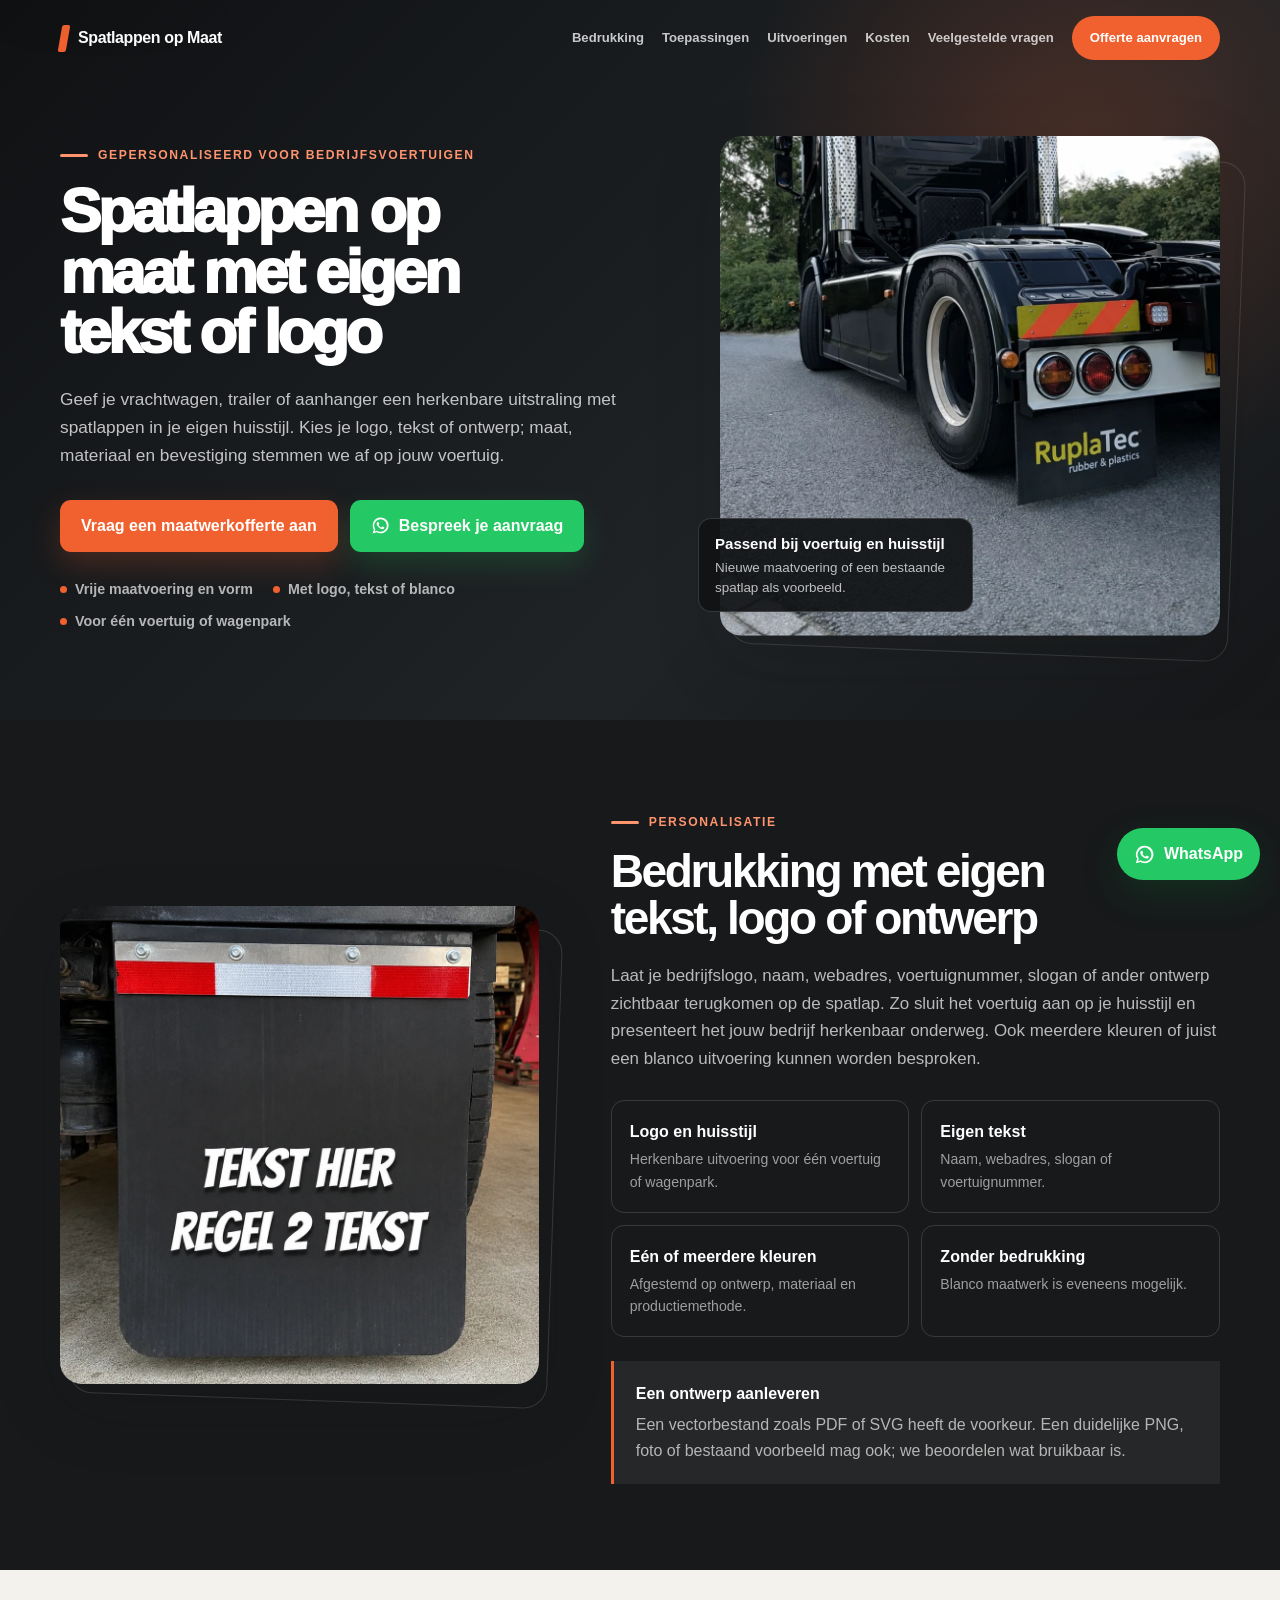
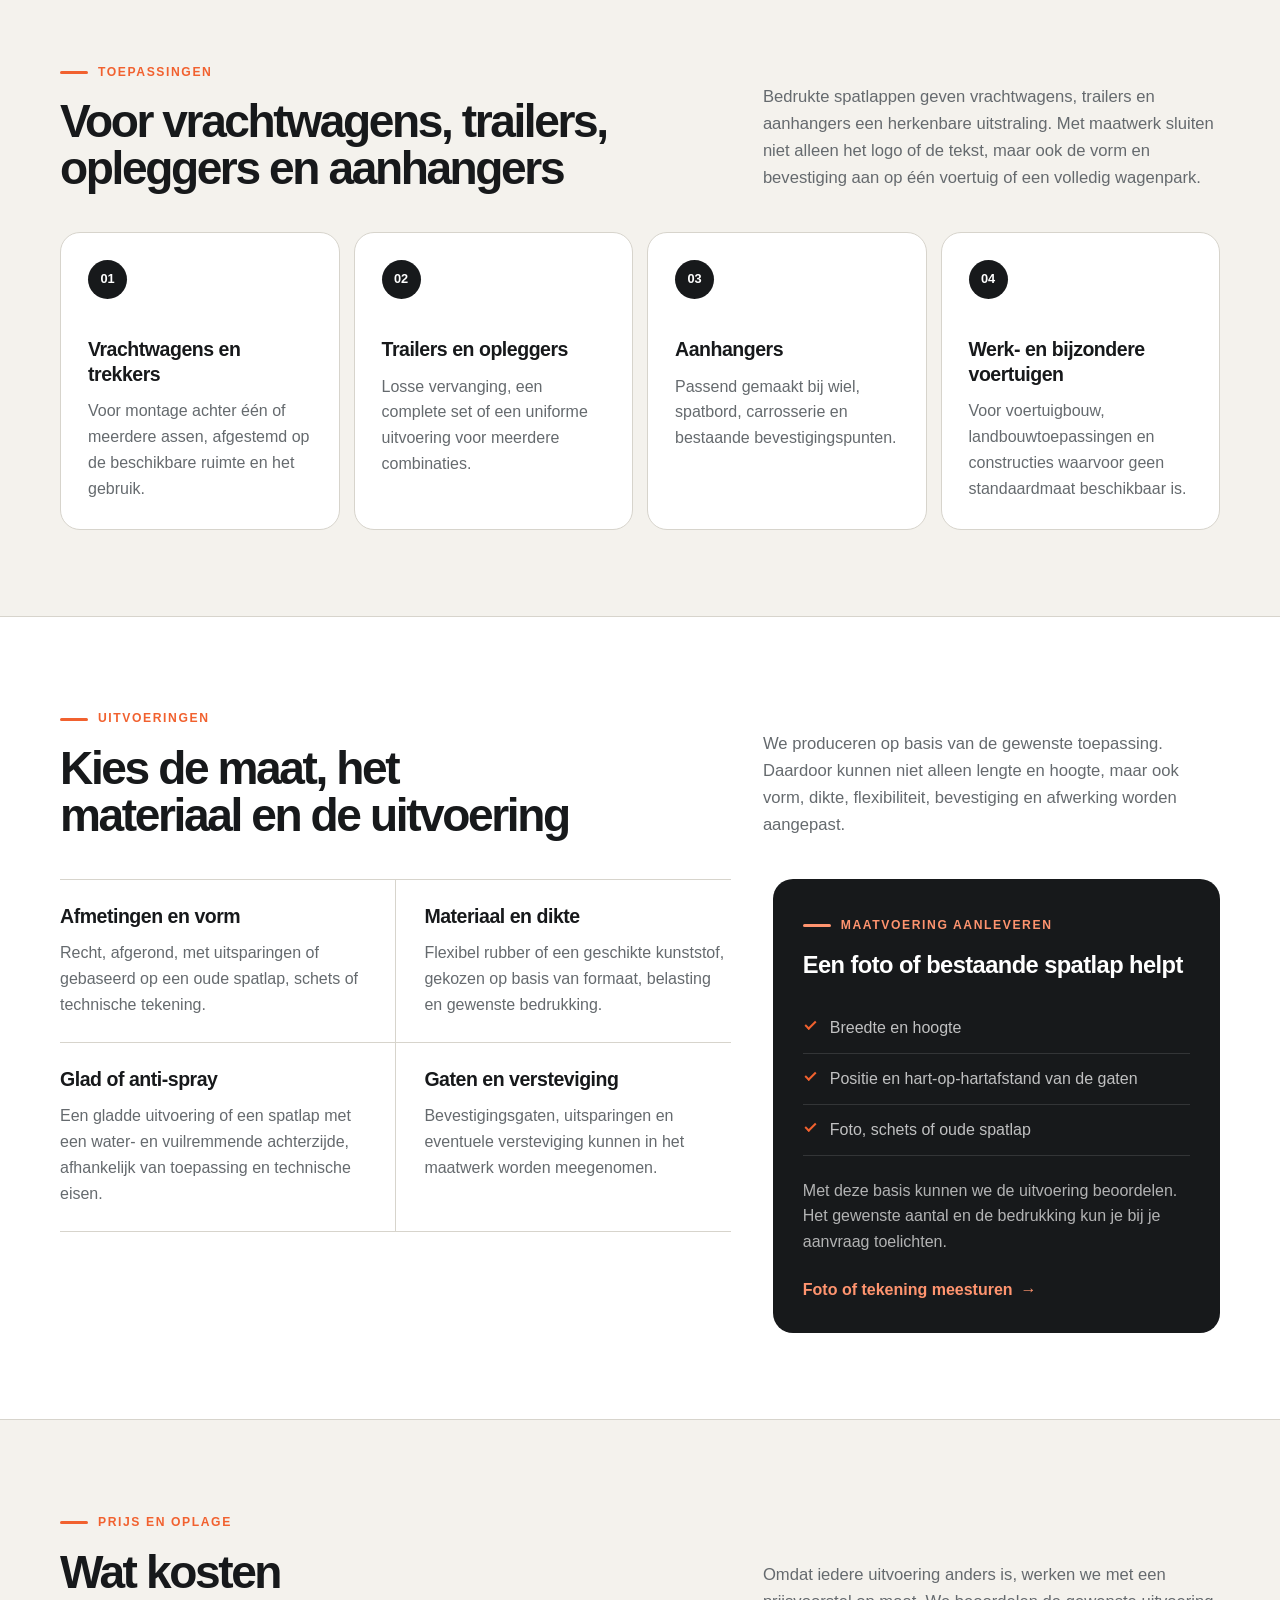
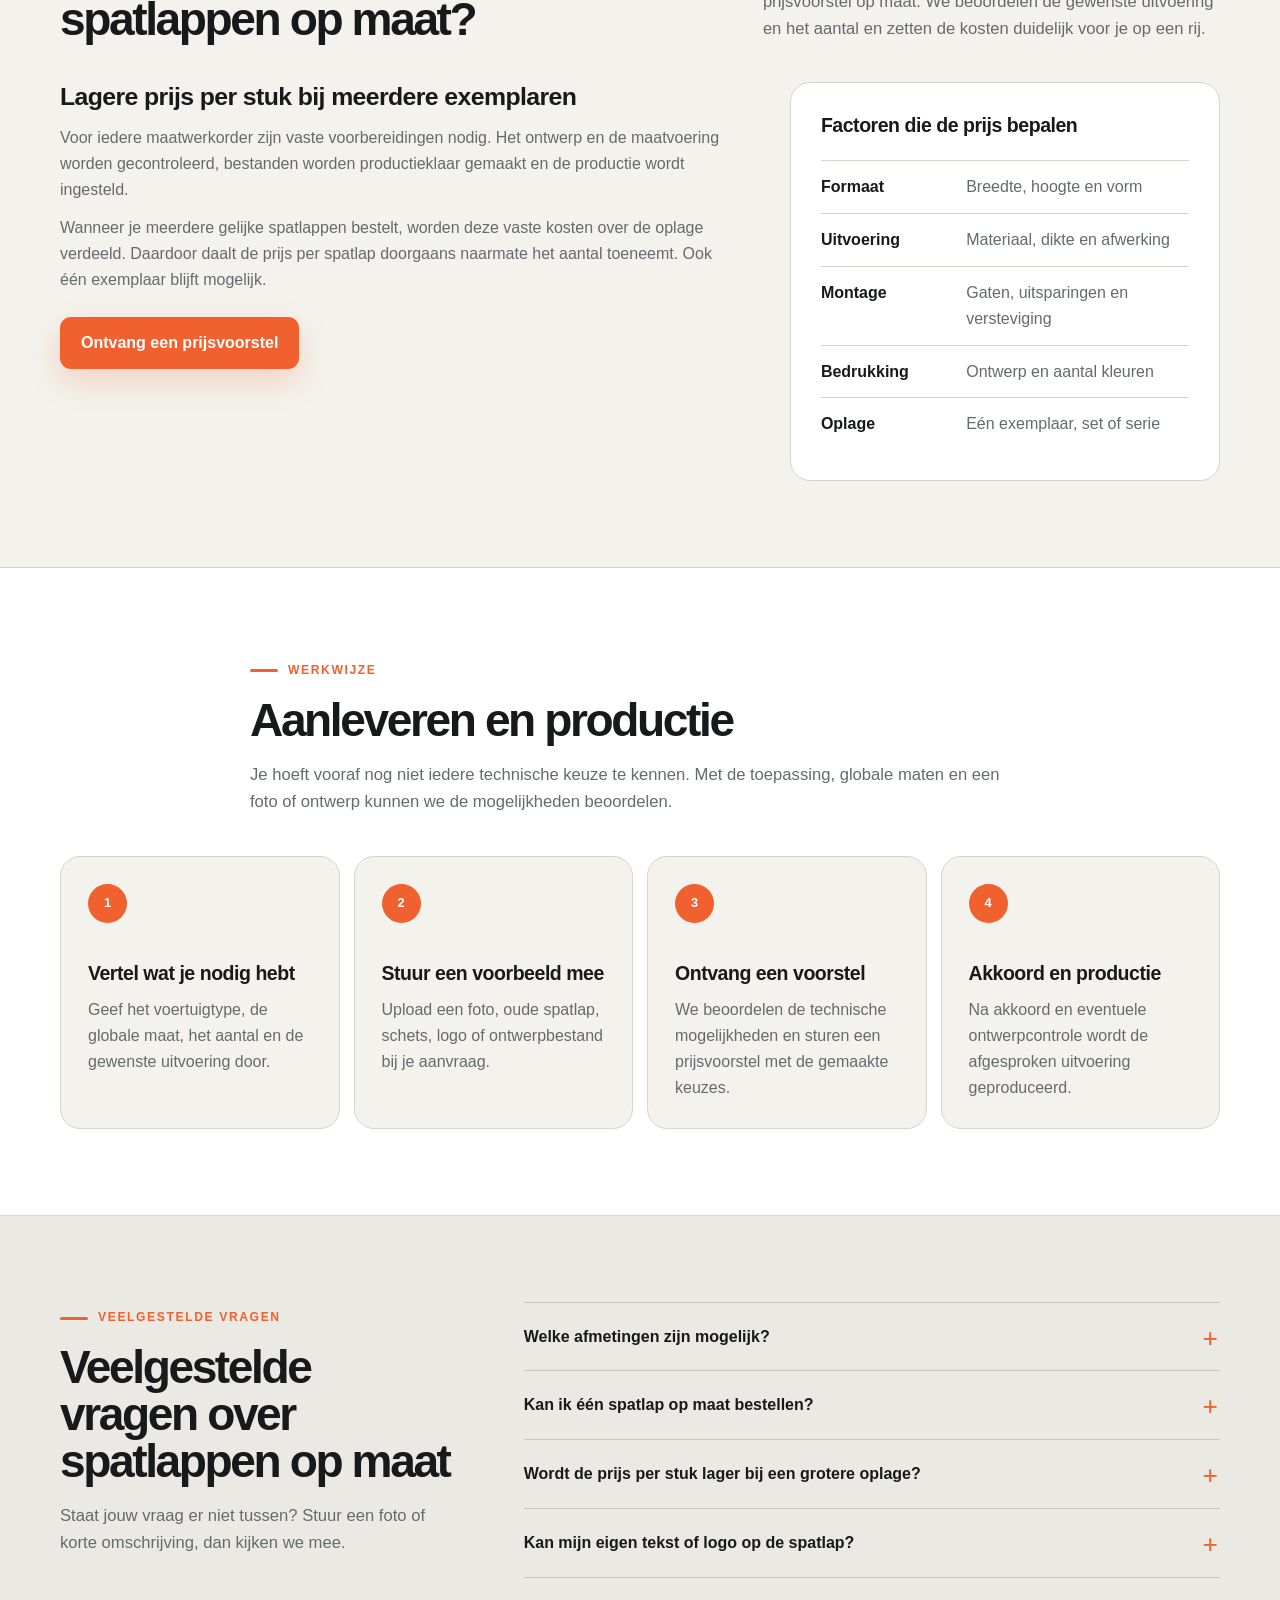
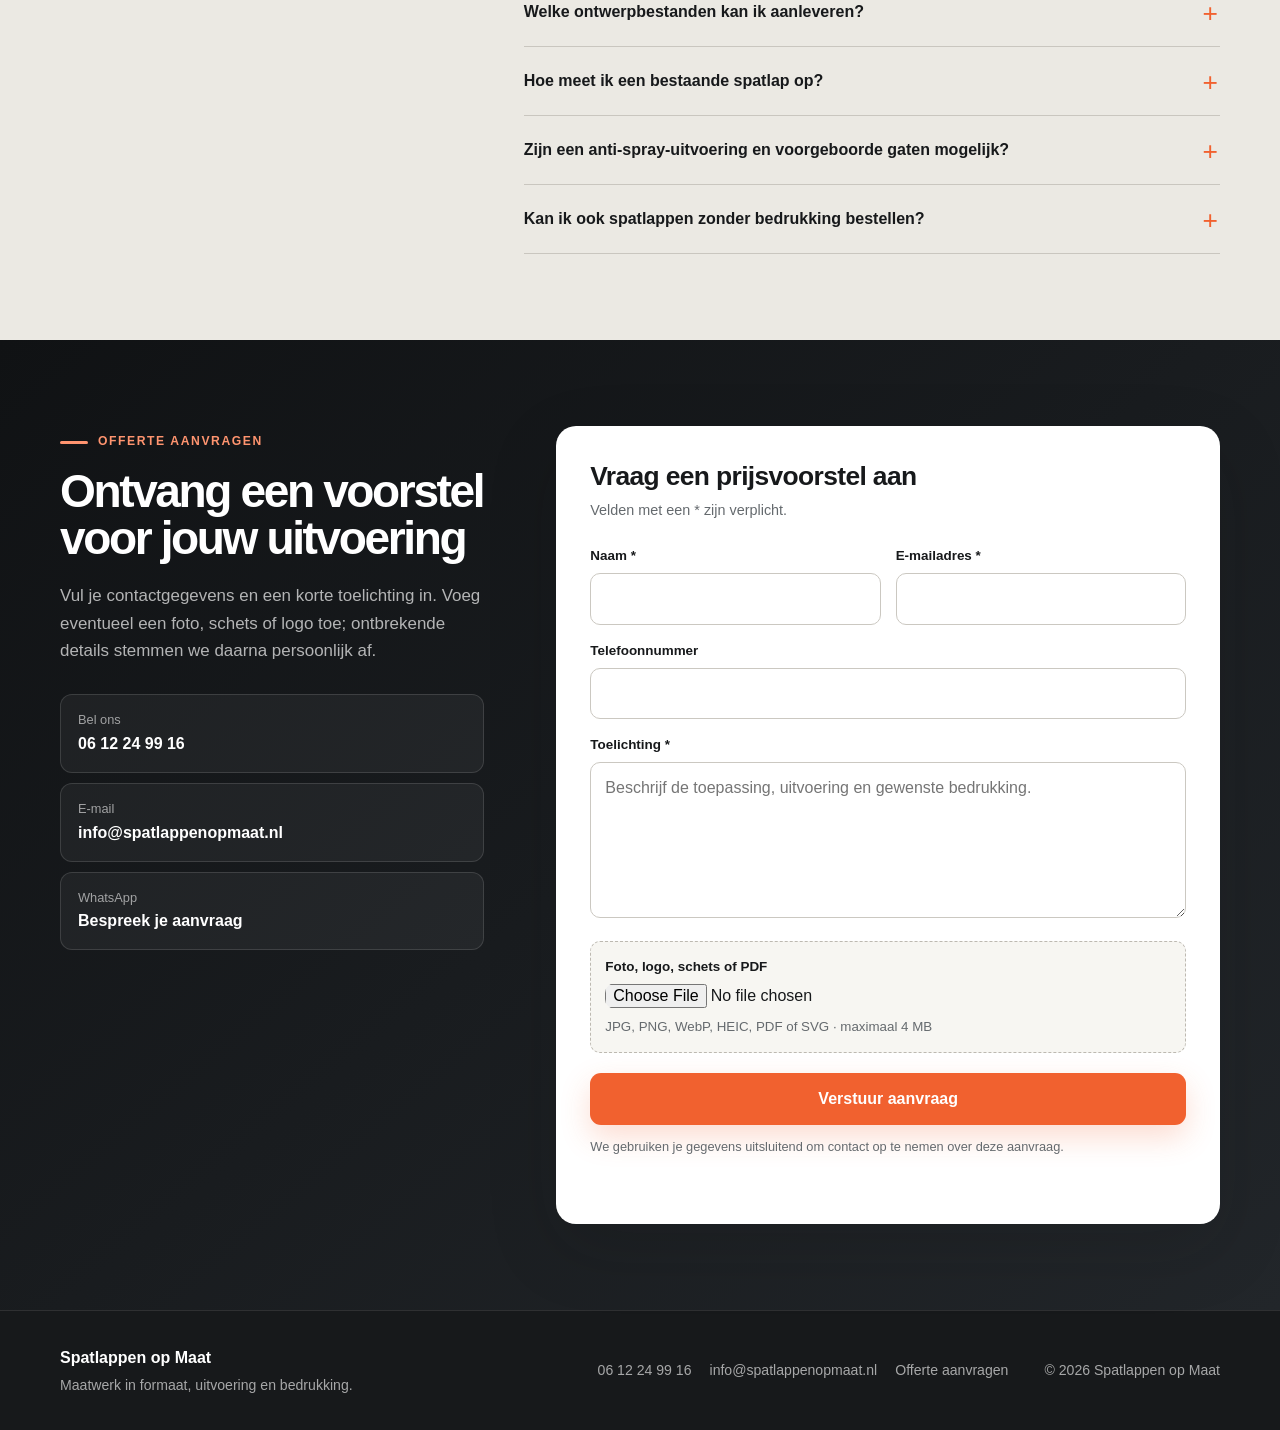
==== commit f2ffd44b: "Update fmt.Println message from 'Hello' to 'Goodbye'" ====
--- a/index.html
+++ b/index.html
@@ -3,14 +3,21 @@
 <head>
   <meta charset="utf-8">
   <meta name="viewport" content="width=device-width, initial-scale=1, viewport-fit=cover">
+
   <title>Spatlappen op maat met eigen logo of tekst</title>
+
   <meta name="description" content="Laat spatlappen op maat maken met eigen logo, tekst of ontwerp. Voor vrachtwagens, trailers en aanhangers, van één exemplaar tot een complete serie.">
+
   <meta name="robots" content="index,follow,max-image-preview:large">
   <meta name="theme-color" content="#17191b">
+
   <link rel="canonical" href="https://spatlappenopmaat.nl/">
+
   <link rel="preload" href="spatlappen-op-maat.webp" as="image" type="image/webp">
   <link rel="stylesheet" href="site.css?v=20260826-2">
-  <link rel="icon" href="data:image/svg+xml,%3Csvg xmlns='http://www.w3.org/2000/svg' viewBox='0 0 64 64'%3E%3Crect width='64' height='64' rx='13' fill='%2317191b'/%3E%3Cpath d='M18 15h31v10H29v8h17v9H29v15H18z' fill='%23f1612f'/%3E%3C/svg%3E">
+
+  <!-- Favicon -->
+  <link rel="icon" href="/favicon.ico" sizes="any">
 
   <meta property="og:type" content="website">
   <meta property="og:locale" content="nl_NL">
@@ -22,6 +29,7 @@
   <meta property="og:image:width" content="1018">
   <meta property="og:image:height" content="1018">
   <meta property="og:image:alt" content="Zwarte vrachtwagen met een spatlap op maat van RuplaTec">
+
   <meta name="twitter:card" content="summary_large_image">
 
   <script type="application/ld+json">
@@ -174,18 +182,29 @@
   }
   </script>
 </head>
+
 <body>
+
   <a class="skip-link" href="#main">Ga naar de inhoud</a>
 
   <header class="site-header" id="site-header">
     <div class="container nav-shell">
+
       <a class="wordmark" href="#top" aria-label="Spatlappen op Maat, naar het begin van de pagina">
         <span aria-hidden="true"></span>
         Spatlappen op Maat
       </a>
 
-      <button class="menu-button" type="button" aria-expanded="false" aria-controls="site-navigation" aria-label="Menu openen">
-        <span></span><span></span><span></span>
+      <button
+        class="menu-button"
+        type="button"
+        aria-expanded="false"
+        aria-controls="site-navigation"
+        aria-label="Menu openen"
+      >
+        <span></span>
+        <span></span>
+        <span></span>
       </button>
 
       <nav class="site-navigation" id="site-navigation" aria-label="Hoofdnavigatie">
@@ -196,23 +215,49 @@
         <a href="#faq">Veelgestelde vragen</a>
         <a class="nav-cta" href="#offerte">Offerte aanvragen</a>
       </nav>
+
     </div>
   </header>
 
   <main id="main">
+
     <section class="hero" id="top">
       <div class="container hero-grid">
+
         <div class="hero-copy">
-          <p class="kicker">Gepersonaliseerd voor bedrijfsvoertuigen</p>
-          <h1>Spatlappen op maat met eigen tekst of logo</h1>
-          <p class="hero-intro">Geef je vrachtwagen, trailer of aanhanger een herkenbare uitstraling met spatlappen in je eigen huisstijl. Kies je logo, tekst of ontwerp; maat, materiaal en bevestiging stemmen we af op jouw voertuig.</p>
+
+          <p class="kicker">
+            Gepersonaliseerd voor bedrijfsvoertuigen
+          </p>
+
+          <h1>
+            Spatlappen op maat met eigen tekst of logo
+          </h1>
+
+          <p class="hero-intro">
+            Geef je vrachtwagen, trailer of aanhanger een herkenbare uitstraling
+            met spatlappen in je eigen huisstijl. Kies je logo, tekst of ontwerp;
+            maat, materiaal en bevestiging stemmen we af op jouw voertuig.
+          </p>
 
           <div class="hero-actions">
-            <a class="button button-primary" href="#offerte">Vraag een maatwerkofferte aan</a>
-            <a class="button button-whatsapp" href="https://wa.me/31612249916?text=Hallo%2C%20ik%20heb%20een%20vraag%20over%20spatlappen%20op%20maat." target="_blank" rel="noopener noreferrer">
-              <svg viewBox="0 0 24 24" aria-hidden="true"><path d="M12.04 2a9.84 9.84 0 0 0-8.42 14.93L2.05 22l5.2-1.53A9.93 9.93 0 1 0 12.04 2Zm0 17.98a8 8 0 0 1-4.08-1.12l-.3-.18-3.08.91.92-3-.2-.31a7.9 7.9 0 1 1 6.74 3.7Zm4.36-5.91c-.24-.12-1.4-.69-1.62-.77-.22-.08-.38-.12-.54.12-.16.24-.62.77-.76.93-.14.16-.28.18-.52.06-.24-.12-1.01-.37-1.93-1.19a7.25 7.25 0 0 1-1.33-1.65c-.14-.24-.02-.37.1-.49.11-.11.24-.28.36-.42.12-.14.16-.24.24-.4.08-.16.04-.3-.02-.42-.06-.12-.54-1.3-.74-1.78-.2-.47-.4-.4-.54-.41h-.46c-.16 0-.42.06-.64.3-.22.24-.84.82-.84 2 0 1.18.86 2.32.98 2.48.12.16 1.69 2.58 4.1 3.62.57.25 1.02.39 1.37.5.58.18 1.1.16 1.51.1.46-.07 1.4-.58 1.6-1.13.2-.56.2-1.04.14-1.14-.06-.1-.22-.16-.46-.28Z"/></svg>
+
+            <a class="button button-primary" href="#offerte">
+              Vraag een maatwerkofferte aan
+            </a>
+
+            <a
+              class="button button-whatsapp"
+              href="https://wa.me/31612249916?text=Hallo%2C%20ik%20heb%20een%20vraag%20over%20spatlappen%20op%20maat."
+              target="_blank"
+              rel="noopener noreferrer"
+            >
+              <svg viewBox="0 0 24 24" aria-hidden="true">
+                <path d="M12.04 2a9.84 9.84 0 0 0-8.42 14.93L2.05 22l5.2-1.53A9.93 9.93 0 1 0 12.04 2Zm0 17.98a8 8 0 0 1-4.08-1.12l-.3-.18-3.08.91.92-3-.2-.31a7.9 7.9 0 1 1 6.74 3.7Zm4.36-5.91c-.24-.12-1.4-.69-1.62-.77-.22-.08-.38-.12-.54.12-.16.24-.62.77-.76.93-.14.16-.28.18-.52.06-.24-.12-1.01-.37-1.93-1.19a7.25 7.25 0 0 1-1.33-1.65c-.14-.24-.02-.37.1-.49.11-.11.24-.28.36-.42.12-.14.16-.24.24-.4.08-.16.04-.3-.02-.42-.06-.12-.54-1.3-.74-1.78-.2-.47-.4-.4-.54-.41h-.46c-.16 0-.42.06-.64.3-.22.24-.84.82-.84 2 0 1.18.86 2.32.98 2.48.12.16 1.69 2.58 4.1 3.62.57.25 1.02.39 1.37.5.58.18 1.1.16 1.51.1.46-.07 1.4-.58 1.6-1.13.2-.56.2-1.04.14-1.14-.06-.1-.22-.16-.46-.28Z"/>
+              </svg>
               Bespreek je aanvraag
             </a>
+
           </div>
 
           <ul class="hero-points" aria-label="Belangrijkste mogelijkheden">
@@ -220,345 +265,988 @@
             <li>Met logo, tekst of blanco</li>
             <li>Voor één voertuig of wagenpark</li>
           </ul>
+
         </div>
 
         <figure class="hero-visual">
-          <img src="spatlappen-op-maat.webp" width="1018" height="1018" alt="Zwarte vrachtwagen met een op maat gemaakte spatlap met RuplaTec-logo" fetchpriority="high">
-          <figcaption><strong>Passend bij voertuig en huisstijl</strong> Nieuwe maatvoering of een bestaande spatlap als voorbeeld.</figcaption>
+
+          <img
+            src="spatlappen-op-maat.webp"
+            width="1018"
+            height="1018"
+            alt="Zwarte vrachtwagen met een op maat gemaakte spatlap met RuplaTec-logo"
+            fetchpriority="high"
+          >
+
+          <figcaption>
+            <strong>Passend bij voertuig en huisstijl</strong>
+            Nieuwe maatvoering of een bestaande spatlap als voorbeeld.
+          </figcaption>
+
         </figure>
+
       </div>
     </section>
 
-    <div class="feature-strip" aria-label="Maatwerkmogelijkheden">
-      <div class="container feature-grid">
-        <div><strong>Eigen maatvoering</strong><span>Breedte, hoogte, vorm en gaten.</span></div>
-        <div><strong>Persoonlijke bedrukking</strong><span>Logo, bedrijfsnaam of eigen tekst.</span></div>
-        <div><strong>Bedrijfsuitstraling onderweg</strong><span>Voor één voertuig of een compleet wagenpark.</span></div>
-        <div><strong>Persoonlijk voorstel</strong><span>Prijs op basis van uitvoering en aantal.</span></div>
-      </div>
-    </div>
+
+    <!-- feature-strip verwijderd -->
+
 
     <section class="dark-section" id="bedrukking">
+
       <div class="container media-grid">
+
         <figure class="section-image">
-          <img src="spatlappen-met-bedrukking.webp" width="1000" height="1000" alt="Zwarte spatlap met witte voorbeeldtekst onder een voertuig" loading="lazy">
+          <img
+            src="spatlappen-met-bedrukking.webp"
+            width="1000"
+            height="1000"
+            alt="Zwarte spatlap met witte voorbeeldtekst onder een voertuig"
+            loading="lazy"
+          >
         </figure>
 
         <div class="dark-copy">
-          <span class="eyebrow">Personalisatie</span>
-          <h2>Bedrukking met eigen tekst, logo of ontwerp</h2>
-          <p>Laat je bedrijfslogo, naam, webadres, voertuignummer, slogan of ander ontwerp zichtbaar terugkomen op de spatlap. Zo sluit het voertuig aan op je huisstijl en presenteert het jouw bedrijf herkenbaar onderweg. Ook meerdere kleuren of juist een blanco uitvoering kunnen worden besproken.</p>
+
+          <span class="eyebrow">
+            Personalisatie
+          </span>
+
+          <h2>
+            Bedrukking met eigen tekst, logo of ontwerp
+          </h2>
+
+          <p>
+            Laat je bedrijfslogo, naam, webadres, voertuignummer, slogan of ander
+            ontwerp zichtbaar terugkomen op de spatlap. Zo sluit het voertuig aan
+            op je huisstijl en presenteert het jouw bedrijf herkenbaar onderweg.
+            Ook meerdere kleuren of juist een blanco uitvoering kunnen worden
+            besproken.
+          </p>
 
           <div class="print-grid">
-            <div><strong>Logo en huisstijl</strong><span>Herkenbare uitvoering voor één voertuig of wagenpark.</span></div>
-            <div><strong>Eigen tekst</strong><span>Naam, webadres, slogan of voertuignummer.</span></div>
-            <div><strong>Eén of meerdere kleuren</strong><span>Afgestemd op ontwerp, materiaal en productiemethode.</span></div>
-            <div><strong>Zonder bedrukking</strong><span>Blanco maatwerk is eveneens mogelijk.</span></div>
+
+            <div>
+              <strong>Logo en huisstijl</strong>
+              <span>Herkenbare uitvoering voor één voertuig of wagenpark.</span>
+            </div>
+
+            <div>
+              <strong>Eigen tekst</strong>
+              <span>Naam, webadres, slogan of voertuignummer.</span>
+            </div>
+
+            <div>
+              <strong>Eén of meerdere kleuren</strong>
+              <span>Afgestemd op ontwerp, materiaal en productiemethode.</span>
+            </div>
+
+            <div>
+              <strong>Zonder bedrukking</strong>
+              <span>Blanco maatwerk is eveneens mogelijk.</span>
+            </div>
+
           </div>
 
           <div class="file-note">
+
             <strong>Een ontwerp aanleveren</strong>
-            <p>Een vectorbestand zoals PDF of SVG heeft de voorkeur. Een duidelijke PNG, foto of bestaand voorbeeld mag ook; we beoordelen wat bruikbaar is.</p>
+
+            <p>
+              Een vectorbestand zoals PDF of SVG heeft de voorkeur.
+              Een duidelijke PNG, foto of bestaand voorbeeld mag ook;
+              we beoordelen wat bruikbaar is.
+            </p>
+
           </div>
-        </div>
-      </div>
+
+        </div>
+
+      </div>
+
     </section>
 
+
     <section id="toepassingen">
+
       <div class="container split-heading">
+
         <div class="section-heading">
-          <span class="eyebrow">Toepassingen</span>
-          <h2>Voor vrachtwagens, trailers, opleggers en aanhangers</h2>
-        </div>
+
+          <span class="eyebrow">
+            Toepassingen
+          </span>
+
+          <h2>
+            Voor vrachtwagens, trailers, opleggers en aanhangers
+          </h2>
+
+        </div>
+
         <div class="lead-copy">
-          <p>Bedrukte spatlappen geven vrachtwagens, trailers en aanhangers een herkenbare uitstraling. Met maatwerk sluiten niet alleen het logo of de tekst, maar ook de vorm en bevestiging aan op één voertuig of een volledig wagenpark.</p>
-        </div>
-      </div>
+
+          <p>
+            Bedrukte spatlappen geven vrachtwagens, trailers en aanhangers
+            een herkenbare uitstraling. Met maatwerk sluiten niet alleen
+            het logo of de tekst, maar ook de vorm en bevestiging aan op
+            één voertuig of een volledig wagenpark.
+          </p>
+
+        </div>
+
+      </div>
+
 
       <div class="container application-grid">
+
         <article>
+
           <span class="card-index">01</span>
-          <h3>Vrachtwagens en trekkers</h3>
-          <p>Voor montage achter één of meerdere assen, afgestemd op de beschikbare ruimte en het gebruik.</p>
+
+          <h3>
+            Vrachtwagens en trekkers
+          </h3>
+
+          <p>
+            Voor montage achter één of meerdere assen,
+            afgestemd op de beschikbare ruimte en het gebruik.
+          </p>
+
         </article>
+
+
         <article>
+
           <span class="card-index">02</span>
-          <h3>Trailers en opleggers</h3>
-          <p>Losse vervanging, een complete set of een uniforme uitvoering voor meerdere combinaties.</p>
+
+          <h3>
+            Trailers en opleggers
+          </h3>
+
+          <p>
+            Losse vervanging, een complete set of een uniforme
+            uitvoering voor meerdere combinaties.
+          </p>
+
         </article>
+
+
         <article>
+
           <span class="card-index">03</span>
-          <h3>Aanhangers</h3>
-          <p>Passend gemaakt bij wiel, spatbord, carrosserie en bestaande bevestigingspunten.</p>
+
+          <h3>
+            Aanhangers
+          </h3>
+
+          <p>
+            Passend gemaakt bij wiel, spatbord,
+            carrosserie en bestaande bevestigingspunten.
+          </p>
+
         </article>
+
+
         <article>
+
           <span class="card-index">04</span>
-          <h3>Werk- en bijzondere voertuigen</h3>
-          <p>Voor voertuigbouw, landbouwtoepassingen en constructies waarvoor geen standaardmaat beschikbaar is.</p>
+
+          <h3>
+            Werk- en bijzondere voertuigen
+          </h3>
+
+          <p>
+            Voor voertuigbouw, landbouwtoepassingen en constructies
+            waarvoor geen standaardmaat beschikbaar is.
+          </p>
+
         </article>
-      </div>
+
+      </div>
+
     </section>
 
+
     <section class="surface-section" id="uitvoeringen">
+
       <div class="container split-heading">
+
         <div class="section-heading">
-          <span class="eyebrow">Uitvoeringen</span>
-          <h2>Kies de maat, het materiaal en de uitvoering</h2>
-        </div>
+
+          <span class="eyebrow">
+            Uitvoeringen
+          </span>
+
+          <h2>
+            Kies de maat, het materiaal en de uitvoering
+          </h2>
+
+        </div>
+
         <div class="lead-copy">
-          <p>We produceren op basis van de gewenste toepassing. Daardoor kunnen niet alleen lengte en hoogte, maar ook vorm, dikte, flexibiliteit, bevestiging en afwerking worden aangepast.</p>
-        </div>
-      </div>
+
+          <p>
+            We produceren op basis van de gewenste toepassing.
+            Daardoor kunnen niet alleen lengte en hoogte, maar ook
+            vorm, dikte, flexibiliteit, bevestiging en afwerking
+            worden aangepast.
+          </p>
+
+        </div>
+
+      </div>
+
 
       <div class="container option-layout">
+
         <div class="option-list">
+
           <article>
-            <h3>Afmetingen en vorm</h3>
-            <p>Recht, afgerond, met uitsparingen of gebaseerd op een oude spatlap, schets of technische tekening.</p>
+
+            <h3>
+              Afmetingen en vorm
+            </h3>
+
+            <p>
+              Recht, afgerond, met uitsparingen of gebaseerd
+              op een oude spatlap, schets of technische tekening.
+            </p>
+
           </article>
+
+
           <article>
-            <h3>Materiaal en dikte</h3>
-            <p>Flexibel rubber of een geschikte kunststof, gekozen op basis van formaat, belasting en gewenste bedrukking.</p>
+
+            <h3>
+              Materiaal en dikte
+            </h3>
+
+            <p>
+              Flexibel rubber of een geschikte kunststof,
+              gekozen op basis van formaat, belasting en
+              gewenste bedrukking.
+            </p>
+
           </article>
+
+
           <article>
-            <h3>Glad of anti-spray</h3>
-            <p>Een gladde uitvoering of een spatlap met een water- en vuilremmende achterzijde, afhankelijk van toepassing en technische eisen.</p>
+
+            <h3>
+              Glad of anti-spray
+            </h3>
+
+            <p>
+              Een gladde uitvoering of een spatlap met een
+              water- en vuilremmende achterzijde, afhankelijk
+              van toepassing en technische eisen.
+            </p>
+
           </article>
+
+
           <article>
-            <h3>Gaten en versteviging</h3>
-            <p>Bevestigingsgaten, uitsparingen en eventuele versteviging kunnen in het maatwerk worden meegenomen.</p>
+
+            <h3>
+              Gaten en versteviging
+            </h3>
+
+            <p>
+              Bevestigingsgaten, uitsparingen en eventuele
+              versteviging kunnen in het maatwerk worden meegenomen.
+            </p>
+
           </article>
-        </div>
+
+        </div>
+
 
         <aside class="measure-card">
-          <span class="eyebrow">Maatvoering aanleveren</span>
-          <h3>Een foto of bestaande spatlap helpt</h3>
+
+          <span class="eyebrow">
+            Maatvoering aanleveren
+          </span>
+
+          <h3>
+            Een foto of bestaande spatlap helpt
+          </h3>
+
           <ul class="check-list">
-            <li>Breedte en hoogte</li>
-            <li>Positie en hart-op-hartafstand van de gaten</li>
-            <li>Foto, schets of oude spatlap</li>
+
+            <li>
+              Breedte en hoogte
+            </li>
+
+            <li>
+              Positie en hart-op-hartafstand van de gaten
+            </li>
+
+            <li>
+              Foto, schets of oude spatlap
+            </li>
+
           </ul>
-          <p>Met deze basis kunnen we de uitvoering beoordelen. Het gewenste aantal en de bedrukking kun je bij je aanvraag toelichten.</p>
-          <a class="text-link" href="#offerte">Foto of tekening meesturen <span aria-hidden="true">→</span></a>
+
+          <p>
+            Met deze basis kunnen we de uitvoering beoordelen.
+            Het gewenste aantal en de bedrukking kun je bij
+            je aanvraag toelichten.
+          </p>
+
+          <a class="text-link" href="#offerte">
+            Foto of tekening meesturen
+            <span aria-hidden="true">→</span>
+          </a>
+
         </aside>
-      </div>
+
+      </div>
+
     </section>
 
+
     <section id="kosten">
+
       <div class="container split-heading">
+
         <div class="section-heading">
-          <span class="eyebrow">Prijs en oplage</span>
-          <h2>Wat kosten spatlappen op maat?</h2>
-        </div>
+
+          <span class="eyebrow">
+            Prijs en oplage
+          </span>
+
+          <h2>
+            Wat kosten spatlappen op maat?
+          </h2>
+
+        </div>
+
         <div class="lead-copy">
-          <p>Omdat iedere uitvoering anders is, werken we met een prijsvoorstel op maat. We beoordelen de gewenste uitvoering en het aantal en zetten de kosten duidelijk voor je op een rij.</p>
-        </div>
-      </div>
+
+          <p>
+            Omdat iedere uitvoering anders is, werken we met
+            een prijsvoorstel op maat. We beoordelen de gewenste
+            uitvoering en het aantal en zetten de kosten duidelijk
+            voor je op een rij.
+          </p>
+
+        </div>
+
+      </div>
+
 
       <div class="container cost-grid">
+
         <div class="cost-explanation">
-          <h3>Lagere prijs per stuk bij meerdere exemplaren</h3>
-          <p>Voor iedere maatwerkorder zijn vaste voorbereidingen nodig. Het ontwerp en de maatvoering worden gecontroleerd, bestanden worden productieklaar gemaakt en de productie wordt ingesteld.</p>
-          <p>Wanneer je meerdere gelijke spatlappen bestelt, worden deze vaste kosten over de oplage verdeeld. Daardoor daalt de prijs per spatlap doorgaans naarmate het aantal toeneemt. Ook één exemplaar blijft mogelijk.</p>
-          <a class="button button-primary" href="#offerte">Ontvang een prijsvoorstel</a>
-        </div>
+
+          <h3>
+            Lagere prijs per stuk bij meerdere exemplaren
+          </h3>
+
+          <p>
+            Voor iedere maatwerkorder zijn vaste voorbereidingen nodig.
+            Het ontwerp en de maatvoering worden gecontroleerd,
+            bestanden worden productieklaar gemaakt en de productie
+            wordt ingesteld.
+          </p>
+
+          <p>
+            Wanneer je meerdere gelijke spatlappen bestelt,
+            worden deze vaste kosten over de oplage verdeeld.
+            Daardoor daalt de prijs per spatlap doorgaans
+            naarmate het aantal toeneemt. Ook één exemplaar blijft mogelijk.
+          </p>
+
+          <a class="button button-primary" href="#offerte">
+            Ontvang een prijsvoorstel
+          </a>
+
+        </div>
+
 
         <aside class="cost-factors">
-          <h3>Factoren die de prijs bepalen</h3>
+
+          <h3>
+            Factoren die de prijs bepalen
+          </h3>
+
           <dl>
-            <div><dt>Formaat</dt><dd>Breedte, hoogte en vorm</dd></div>
-            <div><dt>Uitvoering</dt><dd>Materiaal, dikte en afwerking</dd></div>
-            <div><dt>Montage</dt><dd>Gaten, uitsparingen en versteviging</dd></div>
-            <div><dt>Bedrukking</dt><dd>Ontwerp en aantal kleuren</dd></div>
-            <div><dt>Oplage</dt><dd>Eén exemplaar, set of serie</dd></div>
+
+            <div>
+              <dt>Formaat</dt>
+              <dd>Breedte, hoogte en vorm</dd>
+            </div>
+
+            <div>
+              <dt>Uitvoering</dt>
+              <dd>Materiaal, dikte en afwerking</dd>
+            </div>
+
+            <div>
+              <dt>Montage</dt>
+              <dd>Gaten, uitsparingen en versteviging</dd>
+            </div>
+
+            <div>
+              <dt>Bedrukking</dt>
+              <dd>Ontwerp en aantal kleuren</dd>
+            </div>
+
+            <div>
+              <dt>Oplage</dt>
+              <dd>Eén exemplaar, set of serie</dd>
+            </div>
+
           </dl>
+
         </aside>
-      </div>
+
+      </div>
+
     </section>
 
+
     <section class="surface-section" id="werkwijze">
+
       <div class="container section-heading narrow-heading">
-        <span class="eyebrow">Werkwijze</span>
-        <h2>Aanleveren en productie</h2>
-        <p class="lead">Je hoeft vooraf nog niet iedere technische keuze te kennen. Met de toepassing, globale maten en een foto of ontwerp kunnen we de mogelijkheden beoordelen.</p>
-      </div>
+
+        <span class="eyebrow">
+          Werkwijze
+        </span>
+
+        <h2>
+          Aanleveren en productie
+        </h2>
+
+        <p class="lead">
+          Je hoeft vooraf nog niet iedere technische keuze te kennen.
+          Met de toepassing, globale maten en een foto of ontwerp
+          kunnen we de mogelijkheden beoordelen.
+        </p>
+
+      </div>
+
 
       <ol class="container process-grid">
+
         <li>
+
           <span class="step-index">1</span>
-          <h3>Vertel wat je nodig hebt</h3>
-          <p>Geef het voertuigtype, de globale maat, het aantal en de gewenste uitvoering door.</p>
+
+          <h3>
+            Vertel wat je nodig hebt
+          </h3>
+
+          <p>
+            Geef het voertuigtype, de globale maat,
+            het aantal en de gewenste uitvoering door.
+          </p>
+
         </li>
+
+
         <li>
+
           <span class="step-index">2</span>
-          <h3>Stuur een voorbeeld mee</h3>
-          <p>Upload een foto, oude spatlap, schets, logo of ontwerpbestand bij je aanvraag.</p>
+
+          <h3>
+            Stuur een voorbeeld mee
+          </h3>
+
+          <p>
+            Upload een foto, oude spatlap, schets,
+            logo of ontwerpbestand bij je aanvraag.
+          </p>
+
         </li>
+
+
         <li>
+
           <span class="step-index">3</span>
-          <h3>Ontvang een voorstel</h3>
-          <p>We beoordelen de technische mogelijkheden en sturen een prijsvoorstel met de gemaakte keuzes.</p>
+
+          <h3>
+            Ontvang een voorstel
+          </h3>
+
+          <p>
+            We beoordelen de technische mogelijkheden en
+            sturen een prijsvoorstel met de gemaakte keuzes.
+          </p>
+
         </li>
+
+
         <li>
+
           <span class="step-index">4</span>
-          <h3>Akkoord en productie</h3>
-          <p>Na akkoord en eventuele ontwerpcontrole wordt de afgesproken uitvoering geproduceerd.</p>
+
+          <h3>
+            Akkoord en productie
+          </h3>
+
+          <p>
+            Na akkoord en eventuele ontwerpcontrole wordt
+            de afgesproken uitvoering geproduceerd.
+          </p>
+
         </li>
+
       </ol>
+
     </section>
 
+
     <section class="faq-section" id="faq">
+
       <div class="container faq-layout">
+
         <div class="section-heading">
-          <span class="eyebrow">Veelgestelde vragen</span>
-          <h2>Veelgestelde vragen over spatlappen op maat</h2>
-          <p class="lead">Staat jouw vraag er niet tussen? Stuur een foto of korte omschrijving, dan kijken we mee.</p>
-        </div>
+
+          <span class="eyebrow">
+            Veelgestelde vragen
+          </span>
+
+          <h2>
+            Veelgestelde vragen over spatlappen op maat
+          </h2>
+
+          <p class="lead">
+            Staat jouw vraag er niet tussen?
+            Stuur een foto of korte omschrijving,
+            dan kijken we mee.
+          </p>
+
+        </div>
+
 
         <div class="faq-list">
+
           <details>
-            <summary>Welke afmetingen zijn mogelijk?</summary>
-            <p>De breedte, hoogte, vorm, uitsparingen en positie van bevestigingsgaten kunnen op de toepassing worden afgestemd. Stuur een foto, tekening of oude spatlap mee, zodat we kunnen beoordelen welke uitvoering passend is.</p>
+
+            <summary>
+              Welke afmetingen zijn mogelijk?
+            </summary>
+
+            <p>
+              De breedte, hoogte, vorm, uitsparingen en positie
+              van bevestigingsgaten kunnen op de toepassing
+              worden afgestemd. Stuur een foto, tekening of oude
+              spatlap mee, zodat we kunnen beoordelen welke uitvoering passend is.
+            </p>
+
           </details>
+
+
           <details>
-            <summary>Kan ik één spatlap op maat bestellen?</summary>
-            <p>Ja, ook één exemplaar is mogelijk. Bij meerdere gelijke exemplaren worden de vaste voorbereidings- en instelkosten over de oplage verdeeld, waardoor de prijs per stuk doorgaans lager wordt.</p>
+
+            <summary>
+              Kan ik één spatlap op maat bestellen?
+            </summary>
+
+            <p>
+              Ja, ook één exemplaar is mogelijk.
+              Bij meerdere gelijke exemplaren worden de vaste
+              voorbereidings- en instelkosten over de oplage verdeeld,
+              waardoor de prijs per stuk doorgaans lager wordt.
+            </p>
+
           </details>
+
+
           <details>
-            <summary>Wordt de prijs per stuk lager bij een grotere oplage?</summary>
-            <p>Doorgaans wel. De vaste opstartkosten worden bij een grotere oplage over meer stuks verdeeld. Formaat, materiaal, bedrukking en eventuele bewerkingen blijven daarnaast van invloed op de totaalprijs.</p>
+
+            <summary>
+              Wordt de prijs per stuk lager bij een grotere oplage?
+            </summary>
+
+            <p>
+              Doorgaans wel. De vaste opstartkosten worden bij een
+              grotere oplage over meer stuks verdeeld. Formaat,
+              materiaal, bedrukking en eventuele bewerkingen blijven
+              daarnaast van invloed op de totaalprijs.
+            </p>
+
           </details>
+
+
           <details>
-            <summary>Kan mijn eigen tekst of logo op de spatlap?</summary>
-            <p>Ja. Denk aan een bedrijfslogo, naam, webadres, voertuignummer, slogan of ander ontwerp. De precieze mogelijkheden hangen af van het bestand, de kleuren en de gekozen productiemethode.</p>
+
+            <summary>
+              Kan mijn eigen tekst of logo op de spatlap?
+            </summary>
+
+            <p>
+              Ja. Denk aan een bedrijfslogo, naam, webadres,
+              voertuignummer, slogan of ander ontwerp.
+              De precieze mogelijkheden hangen af van het bestand,
+              de kleuren en de gekozen productiemethode.
+            </p>
+
           </details>
+
+
           <details>
-            <summary>Welke ontwerpbestanden kan ik aanleveren?</summary>
-            <p>Een PDF of SVG heeft de voorkeur voor logo's en lijnwerk. Ook een duidelijke PNG, foto of bestaand voorbeeld kan worden meegestuurd. We laten weten of het bestand geschikt is of nog moet worden aangepast.</p>
+
+            <summary>
+              Welke ontwerpbestanden kan ik aanleveren?
+            </summary>
+
+            <p>
+              Een PDF of SVG heeft de voorkeur voor logo's en lijnwerk.
+              Ook een duidelijke PNG, foto of bestaand voorbeeld kan
+              worden meegestuurd. We laten weten of het bestand geschikt
+              is of nog moet worden aangepast.
+            </p>
+
           </details>
+
+
           <details>
-            <summary>Hoe meet ik een bestaande spatlap op?</summary>
-            <p>Meet de totale breedte en hoogte en noteer de positie en hart-op-hartafstand van de bevestigingsgaten. Een duidelijke foto met een meetlint, een eenvoudige schets of de oude spatlap zelf helpt om fouten te voorkomen.</p>
+
+            <summary>
+              Hoe meet ik een bestaande spatlap op?
+            </summary>
+
+            <p>
+              Meet de totale breedte en hoogte en noteer de positie
+              en hart-op-hartafstand van de bevestigingsgaten.
+              Een duidelijke foto met een meetlint, een eenvoudige
+              schets of de oude spatlap zelf helpt om fouten te voorkomen.
+            </p>
+
           </details>
+
+
           <details>
-            <summary>Zijn een anti-spray-uitvoering en voorgeboorde gaten mogelijk?</summary>
-            <p>Deze opties kunnen in veel gevallen in het maatwerk worden meegenomen. Of ze geschikt zijn, hangt af van het voertuig, de montage en de technische eisen voor de toepassing.</p>
+
+            <summary>
+              Zijn een anti-spray-uitvoering en voorgeboorde gaten mogelijk?
+            </summary>
+
+            <p>
+              Deze opties kunnen in veel gevallen in het maatwerk
+              worden meegenomen. Of ze geschikt zijn, hangt af
+              van het voertuig, de montage en de technische eisen
+              voor de toepassing.
+            </p>
+
           </details>
+
+
           <details>
-            <summary>Kan ik ook spatlappen zonder bedrukking bestellen?</summary>
-            <p>Ja. De spatlap kan ook volledig blanco worden uitgevoerd, met alleen de gewenste maat, vorm en bevestigingspunten.</p>
+
+            <summary>
+              Kan ik ook spatlappen zonder bedrukking bestellen?
+            </summary>
+
+            <p>
+              Ja. De spatlap kan ook volledig blanco worden uitgevoerd,
+              met alleen de gewenste maat, vorm en bevestigingspunten.
+            </p>
+
           </details>
-        </div>
-      </div>
+
+        </div>
+
+      </div>
+
     </section>
 
+
     <section class="contact-section" id="offerte">
+
       <div class="container contact-layout">
+
         <div class="contact-copy">
-          <span class="eyebrow">Offerte aanvragen</span>
-          <h2>Ontvang een voorstel voor jouw uitvoering</h2>
-          <p>Vul je contactgegevens en een korte toelichting in. Voeg eventueel een foto, schets of logo toe; ontbrekende details stemmen we daarna persoonlijk af.</p>
+
+          <span class="eyebrow">
+            Offerte aanvragen
+          </span>
+
+          <h2>
+            Ontvang een voorstel voor jouw uitvoering
+          </h2>
+
+          <p>
+            Vul je contactgegevens en een korte toelichting in.
+            Voeg eventueel een foto, schets of logo toe;
+            ontbrekende details stemmen we daarna persoonlijk af.
+          </p>
+
 
           <div class="contact-options">
+
             <a href="tel:+31612249916">
               <span>Bel ons</span>
               <strong>06 12 24 99 16</strong>
             </a>
+
             <a href="mailto:info@spatlappenopmaat.nl">
               <span>E-mail</span>
               <strong>info@spatlappenopmaat.nl</strong>
             </a>
-            <a href="https://wa.me/31612249916?text=Hallo%2C%20ik%20heb%20een%20vraag%20over%20spatlappen%20op%20maat." target="_blank" rel="noopener noreferrer">
+
+            <a
+              href="https://wa.me/31612249916?text=Hallo%2C%20ik%20heb%20een%20vraag%20over%20spatlappen%20op%20maat."
+              target="_blank"
+              rel="noopener noreferrer"
+            >
               <span>WhatsApp</span>
               <strong>Bespreek je aanvraag</strong>
             </a>
+
           </div>
-        </div>
+
+        </div>
+
 
         <div class="form-card">
-          <form id="quote-form" action="/api/contact" method="post" enctype="multipart/form-data">
+
+          <form
+            id="quote-form"
+            action="/api/contact"
+            method="post"
+            enctype="multipart/form-data"
+          >
+
             <div class="form-heading">
-              <h3>Vraag een prijsvoorstel aan</h3>
-              <p>Velden met een * zijn verplicht.</p>
-            </div>
+
+              <h3>
+                Vraag een prijsvoorstel aan
+              </h3>
+
+              <p>
+                Velden met een * zijn verplicht.
+              </p>
+
+            </div>
+
 
             <div class="honeypot" aria-hidden="true">
-              <label for="website">Website</label>
-              <input type="text" id="website" name="website" tabindex="-1" autocomplete="off">
-            </div>
+
+              <label for="website">
+                Website
+              </label>
+
+              <input
+                type="text"
+                id="website"
+                name="website"
+                tabindex="-1"
+                autocomplete="off"
+              >
+
+            </div>
+
 
             <input type="hidden" name="form_started_at" id="form-started-at">
             <input type="hidden" name="page" id="form-page">
             <input type="hidden" name="landing_page">
             <input type="hidden" name="referrer_domain">
             <input type="hidden" name="source_detected">
+
             <input type="hidden" name="utm_source">
             <input type="hidden" name="utm_medium">
             <input type="hidden" name="utm_campaign">
             <input type="hidden" name="utm_id">
             <input type="hidden" name="utm_term">
             <input type="hidden" name="utm_content">
+
             <input type="hidden" name="gclid">
             <input type="hidden" name="gbraid">
             <input type="hidden" name="wbraid">
             <input type="hidden" name="msclkid">
             <input type="hidden" name="fbclid">
 
+
             <div class="form-grid">
+
               <div class="field">
-                <label for="name">Naam *</label>
-                <input type="text" id="name" name="name" autocomplete="name" required>
+
+                <label for="name">
+                  Naam *
+                </label>
+
+                <input
+                  type="text"
+                  id="name"
+                  name="name"
+                  autocomplete="name"
+                  required
+                >
+
               </div>
+
+
               <div class="field">
-                <label for="email">E-mailadres *</label>
-                <input type="email" id="email" name="email" autocomplete="email" required>
+
+                <label for="email">
+                  E-mailadres *
+                </label>
+
+                <input
+                  type="email"
+                  id="email"
+                  name="email"
+                  autocomplete="email"
+                  required
+                >
+
               </div>
+
+
               <div class="field field-full">
-                <label for="phone">Telefoonnummer</label>
-                <input type="tel" id="phone" name="phone" autocomplete="tel">
+
+                <label for="phone">
+                  Telefoonnummer
+                </label>
+
+                <input
+                  type="tel"
+                  id="phone"
+                  name="phone"
+                  autocomplete="tel"
+                >
+
               </div>
-            </div>
+
+            </div>
+
 
             <div class="field">
-              <label for="message">Toelichting *</label>
-              <textarea id="message" name="message" rows="5" placeholder="Beschrijf de toepassing, uitvoering en gewenste bedrukking." required></textarea>
-            </div>
+
+              <label for="message">
+                Toelichting *
+              </label>
+
+              <textarea
+                id="message"
+                name="message"
+                rows="5"
+                placeholder="Beschrijf de toepassing, uitvoering en gewenste bedrukking."
+                required
+              ></textarea>
+
+            </div>
+
 
             <div class="field file-field">
-              <label for="attachment">Foto, logo, schets of PDF</label>
-              <input type="file" id="attachment" name="attachment" accept=".jpg,.jpeg,.png,.webp,.heic,.pdf,.svg" aria-describedby="attachment-help">
-              <small id="attachment-help">JPG, PNG, WebP, HEIC, PDF of SVG · maximaal 4 MB</small>
-            </div>
-
-            <button class="button button-primary submit-button" type="submit">Verstuur aanvraag</button>
-            <p class="form-note">We gebruiken je gegevens uitsluitend om contact op te nemen over deze aanvraag.</p>
-            <div class="form-status" id="form-status" role="status" aria-live="polite"></div>
+
+              <label for="attachment">
+                Foto, logo, schets of PDF
+              </label>
+
+              <input
+                type="file"
+                id="attachment"
+                name="attachment"
+                accept=".jpg,.jpeg,.png,.webp,.heic,.pdf,.svg"
+                aria-describedby="attachment-help"
+              >
+
+              <small id="attachment-help">
+                JPG, PNG, WebP, HEIC, PDF of SVG · maximaal 4 MB
+              </small>
+
+            </div>
+
+
+            <button
+              class="button button-primary submit-button"
+              type="submit"
+            >
+              Verstuur aanvraag
+            </button>
+
+
+            <p class="form-note">
+              We gebruiken je gegevens uitsluitend
+              om contact op te nemen over deze aanvraag.
+            </p>
+
+
+            <div
+              class="form-status"
+              id="form-status"
+              role="status"
+              aria-live="polite"
+            ></div>
+
           </form>
-        </div>
-      </div>
+
+        </div>
+
+      </div>
+
     </section>
+
   </main>
 
+
   <footer class="site-footer">
+
     <div class="container footer-layout">
+
       <div>
-        <a class="footer-brand" href="#top">Spatlappen op Maat</a>
-        <p>Maatwerk in formaat, uitvoering en bedrukking.</p>
-      </div>
+
+        <a class="footer-brand" href="#top">
+          Spatlappen op Maat
+        </a>
+
+        <p>
+          Maatwerk in formaat, uitvoering en bedrukking.
+        </p>
+
+      </div>
+
+
       <div class="footer-links">
-        <a href="tel:+31612249916">06 12 24 99 16</a>
-        <a href="mailto:info@spatlappenopmaat.nl">info@spatlappenopmaat.nl</a>
-        <a href="#offerte">Offerte aanvragen</a>
-      </div>
-      <div class="footer-meta">© <span id="year"></span> Spatlappen op Maat</div>
+
+        <a href="tel:+31612249916">
+          06 12 24 99 16
+        </a>
+
+        <a href="mailto:info@spatlappenopmaat.nl">
+          info@spatlappenopmaat.nl
+        </a>
+
+        <a href="#offerte">
+          Offerte aanvragen
+        </a>
+
+      </div>
+
+
+      <div class="footer-meta">
+        © <span id="year"></span> Spatlappen op Maat
+      </div>
+
     </div>
+
   </footer>
 
-  <a class="floating-whatsapp" href="https://wa.me/31612249916?text=Hallo%2C%20ik%20heb%20een%20vraag%20over%20spatlappen%20op%20maat." target="_blank" rel="noopener noreferrer" aria-label="Neem contact op via WhatsApp">
-    <svg viewBox="0 0 24 24" aria-hidden="true"><path d="M12.04 2a9.84 9.84 0 0 0-8.42 14.93L2.05 22l5.2-1.53A9.93 9.93 0 1 0 12.04 2Zm0 17.98a8 8 0 0 1-4.08-1.12l-.3-.18-3.08.91.92-3-.2-.31a7.9 7.9 0 1 1 6.74 3.7Zm4.36-5.91c-.24-.12-1.4-.69-1.62-.77-.22-.08-.38-.12-.54.12-.16.24-.62.77-.76.93-.14.16-.28.18-.52.06-.24-.12-1.01-.37-1.93-1.19a7.25 7.25 0 0 1-1.33-1.65c-.14-.24-.02-.37.1-.49.11-.11.24-.28.36-.42.12-.14.16-.24.24-.4.08-.16.04-.3-.02-.42-.06-.12-.54-1.3-.74-1.78-.2-.47-.4-.4-.54-.41h-.46c-.16 0-.42.06-.64.3-.22.24-.84.82-.84 2 0 1.18.86 2.32.98 2.48.12.16 1.69 2.58 4.1 3.62.57.25 1.02.39 1.37.5.58.18 1.1.16 1.51.1.46-.07 1.4-.58 1.6-1.13.2-.56.2-1.04.14-1.14-.06-.1-.22-.16-.46-.28Z"/></svg>
-    <span>WhatsApp</span>
+
+  <a
+    class="floating-whatsapp"
+    href="https://wa.me/31612249916?text=Hallo%2C%20ik%20heb%20een%20vraag%20over%20spatlappen%20op%20maat."
+    target="_blank"
+    rel="noopener noreferrer"
+    aria-label="Neem contact op via WhatsApp"
+  >
+
+    <svg viewBox="0 0 24 24" aria-hidden="true">
+      <path d="M12.04 2a9.84 9.84 0 0 0-8.42 14.93L2.05 22l5.2-1.53A9.93 9.93 0 1 0 12.04 2Zm0 17.98a8 8 0 0 1-4.08-1.12l-.3-.18-3.08.91.92-3-.2-.31a7.9 7.9 0 1 1 6.74 3.7Zm4.36-5.91c-.24-.12-1.4-.69-1.62-.77-.22-.08-.38-.12-.54.12-.16.24-.62.77-.76.93-.14.16-.28.18-.52.06-.24-.12-1.01-.37-1.93-1.19a7.25 7.25 0 0 1-1.33-1.65c-.14-.24-.02-.37.1-.49.11-.11.24-.28.36-.42.12-.14.16-.24.24-.4.08-.16.04-.3-.02-.42-.06-.12-.54-1.3-.74-1.78-.2-.47-.4-.4-.54-.41h-.46c-.16 0-.42.06-.64.3-.22.24-.84.82-.84 2 0 1.18.86 2.32.98 2.48.12.16 1.69 2.58 4.1 3.62.57.25 1.02.39 1.37.5.58.18 1.1.16 1.51.1.46-.07 1.4-.58 1.6-1.13.2-.56.2-1.04.14-1.14-.06-.1-.22-.16-.46-.28Z"/>
+    </svg>
+
+    <span>
+      WhatsApp
+    </span>
+
   </a>
 
-  <script src="site.js?v=20260826-3" defer></script>
+
+  <script src="site.js?v=20260826-4" defer></script>
+
 </body>
 </html>
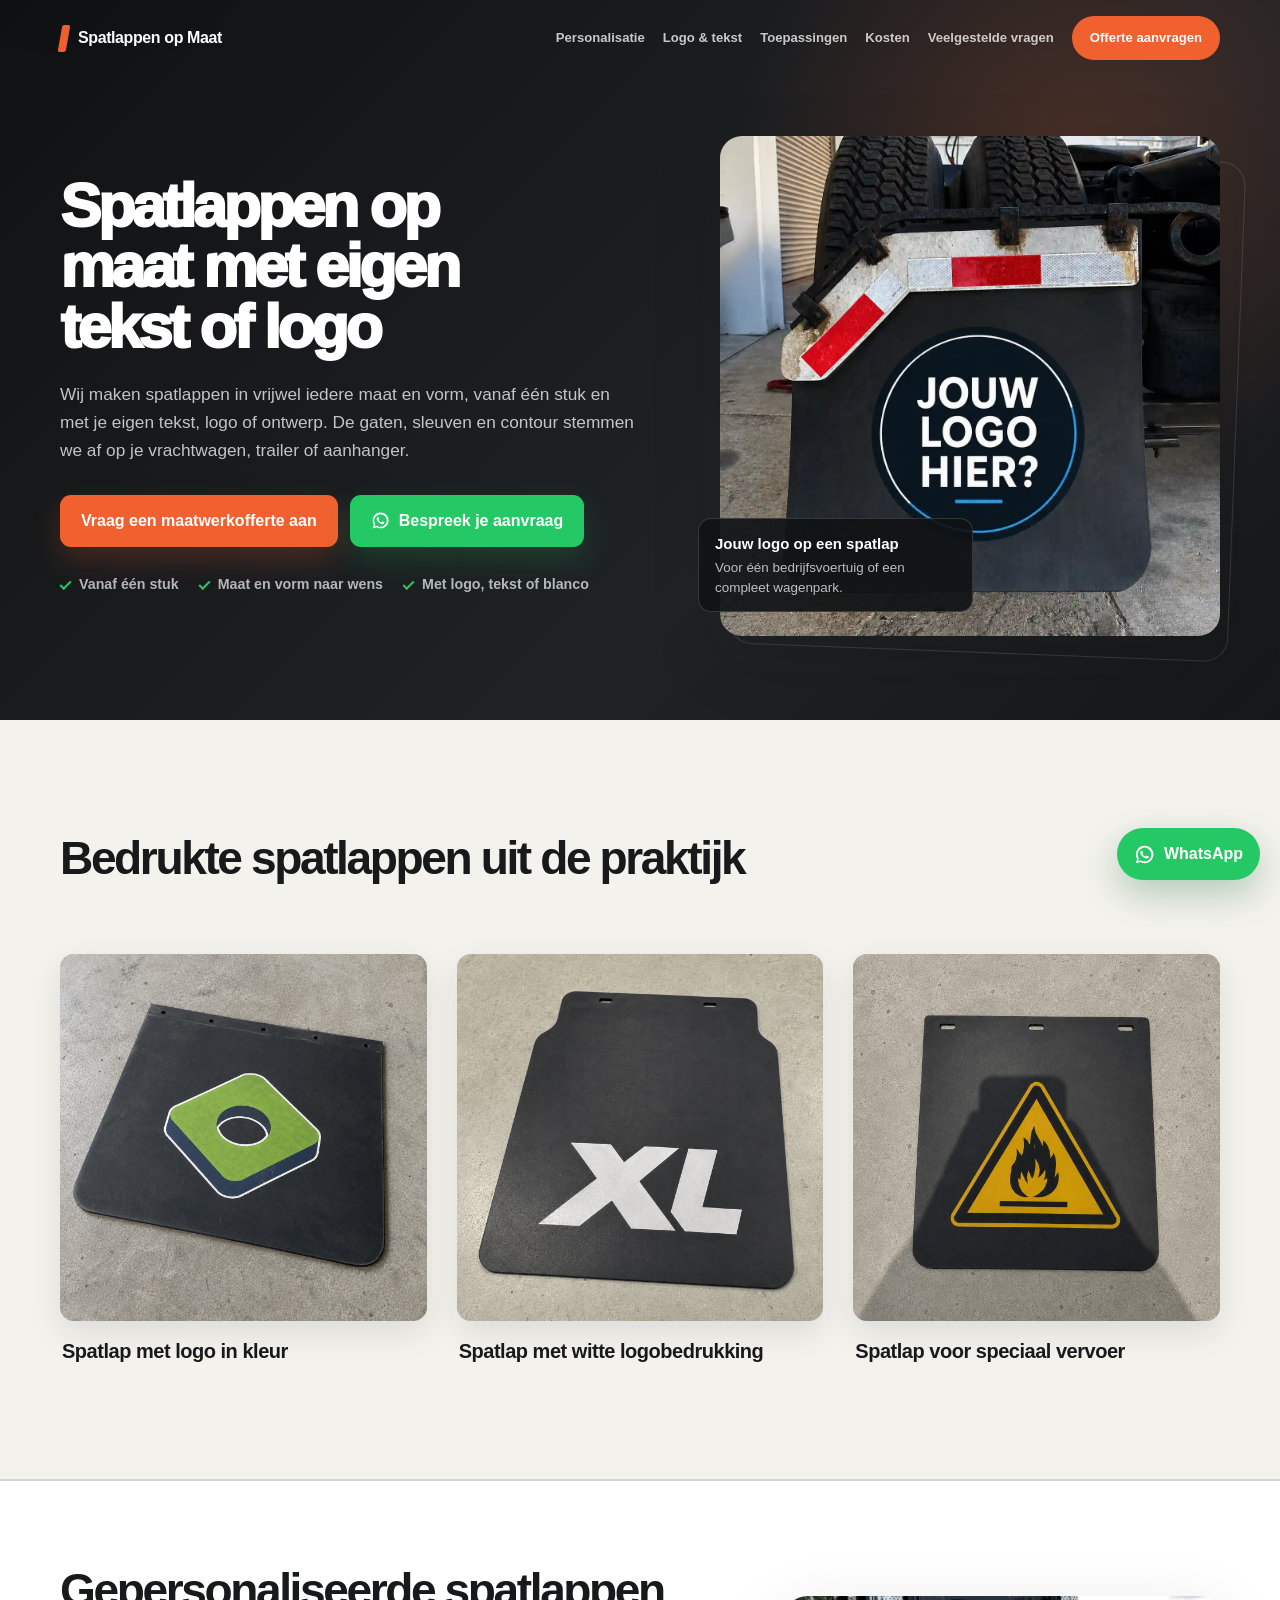
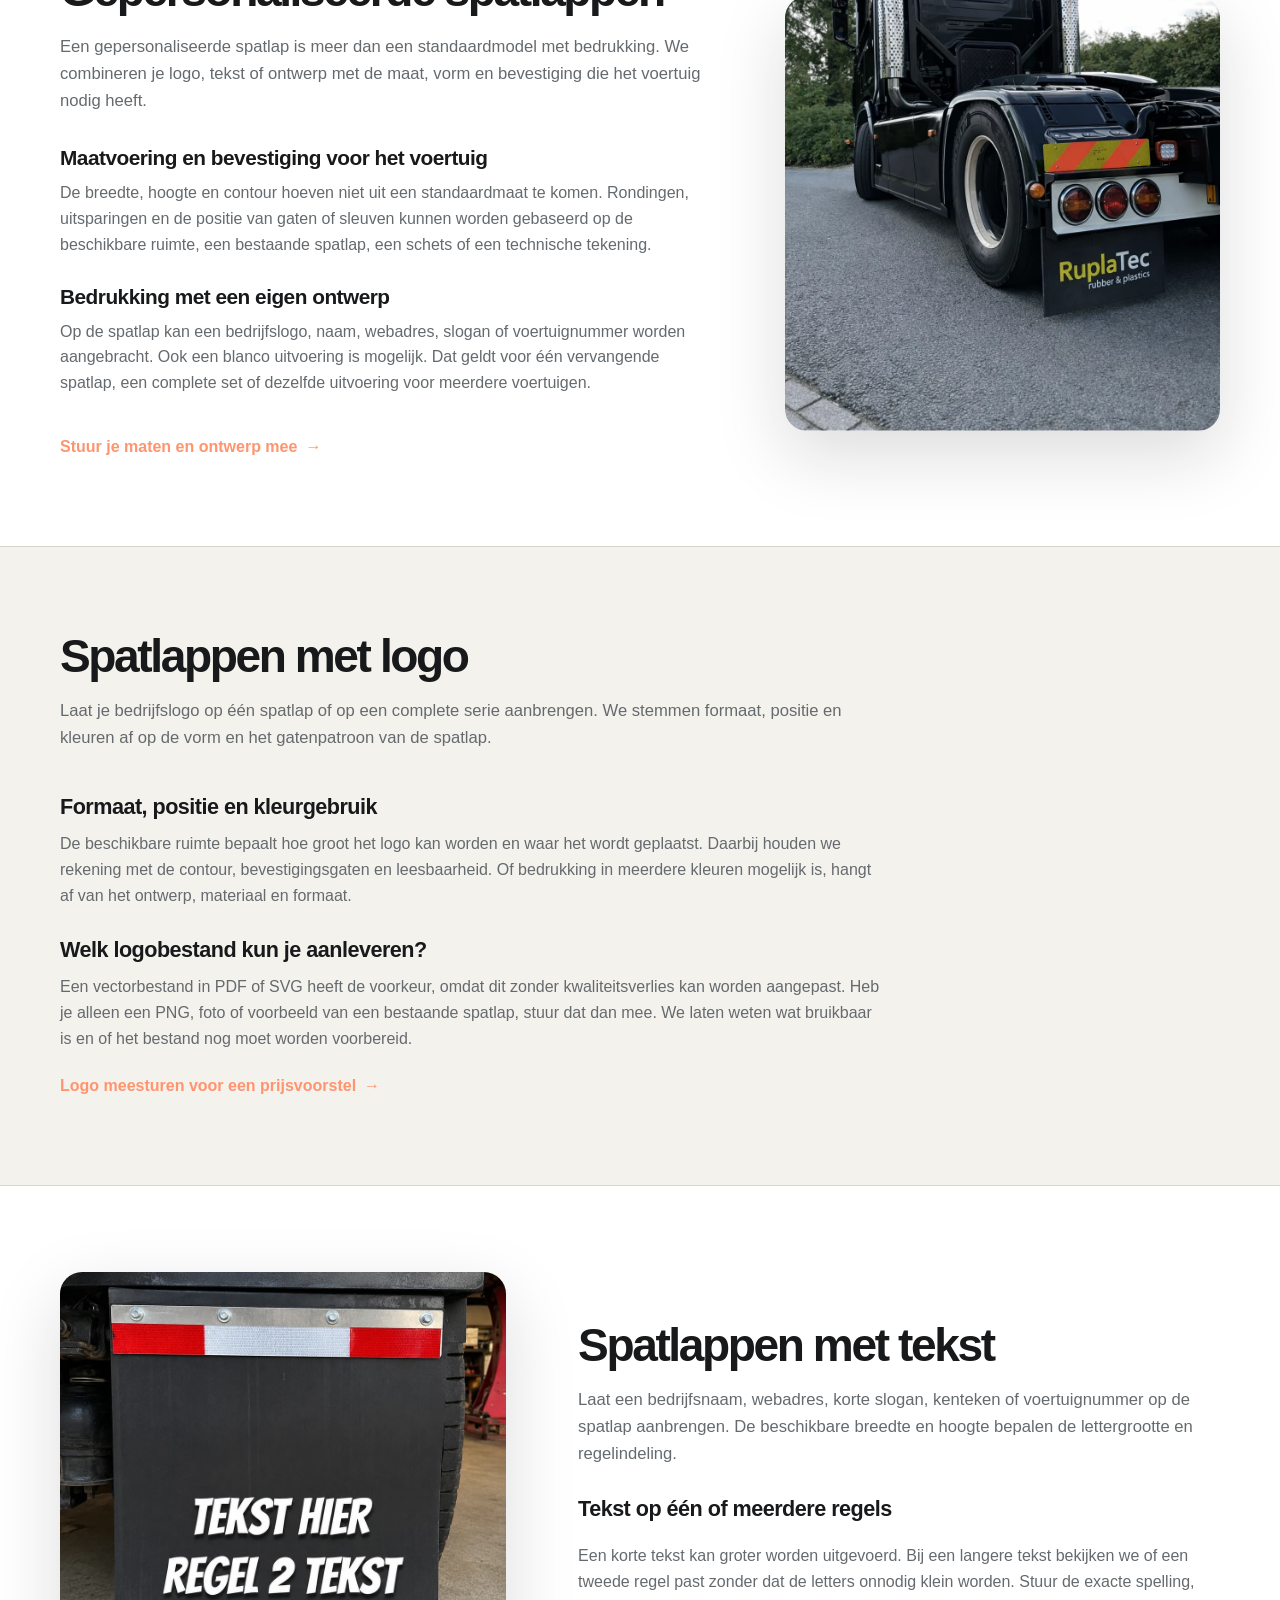
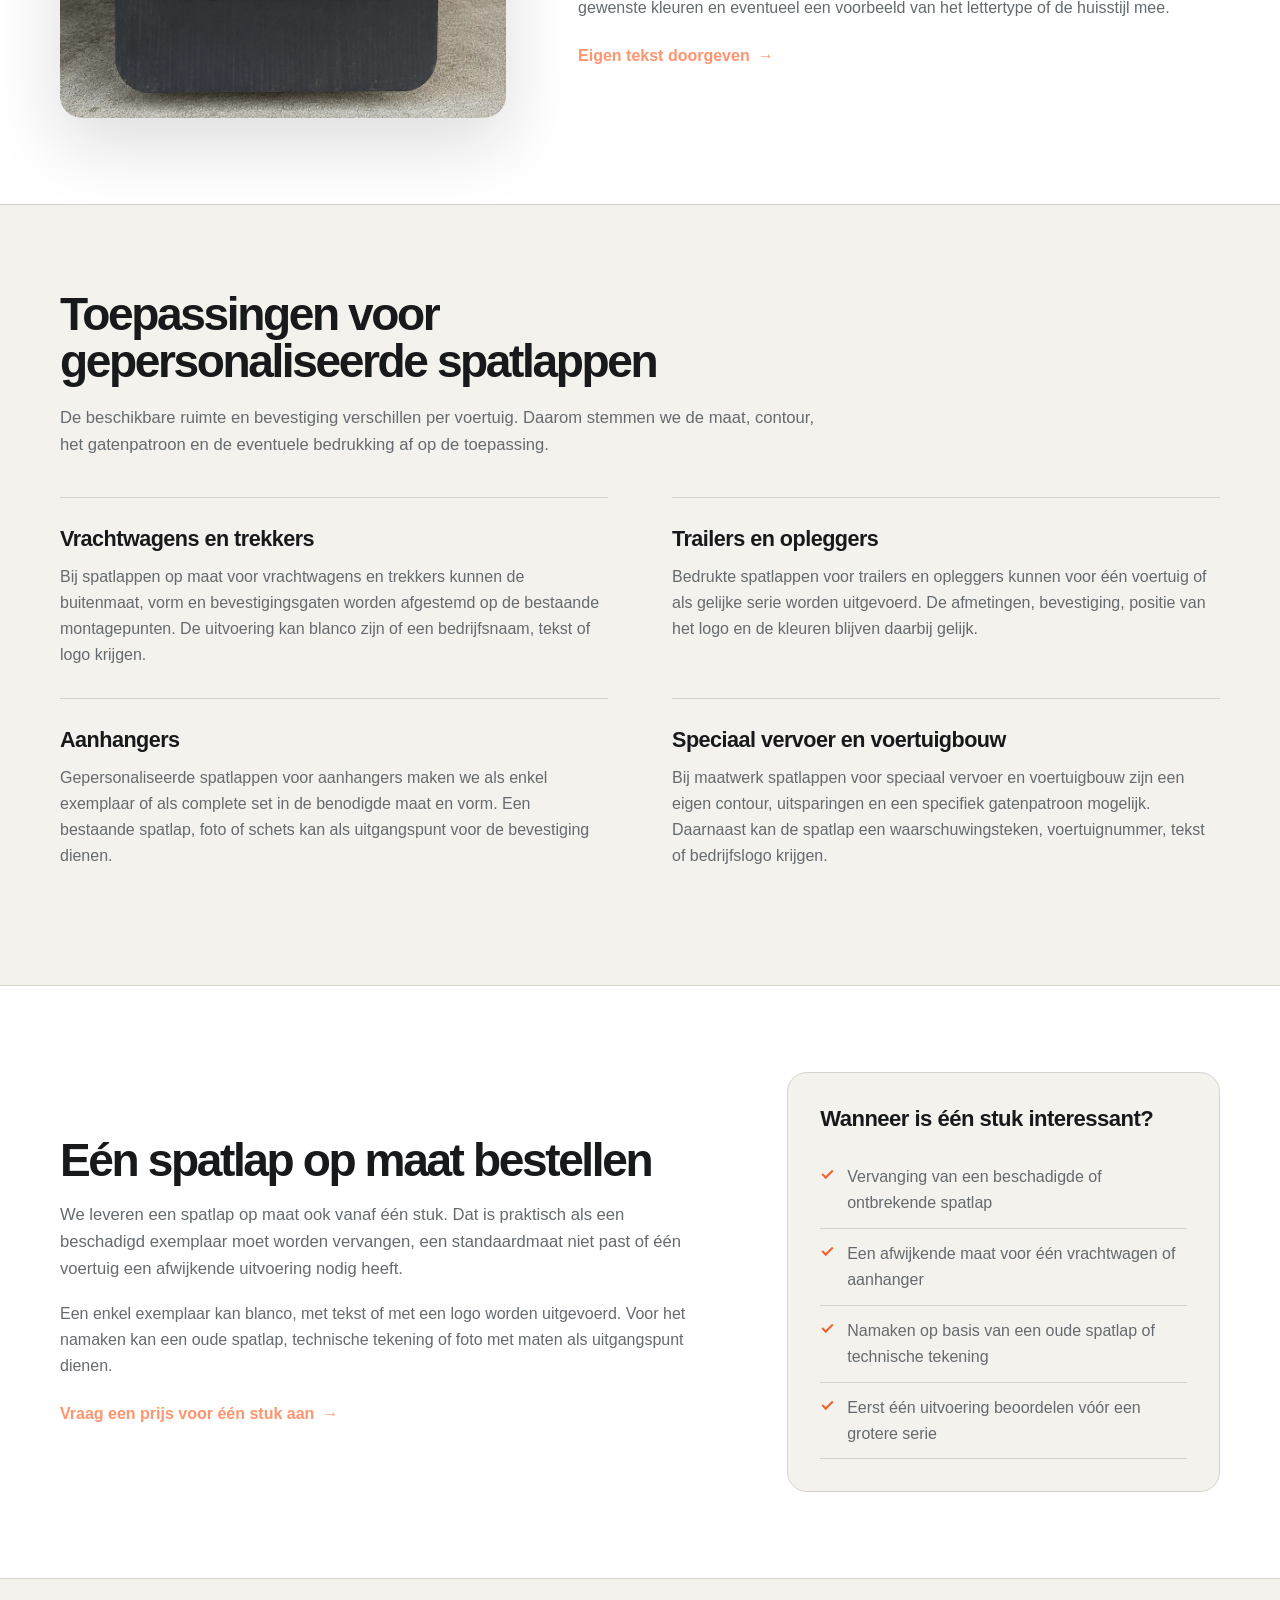
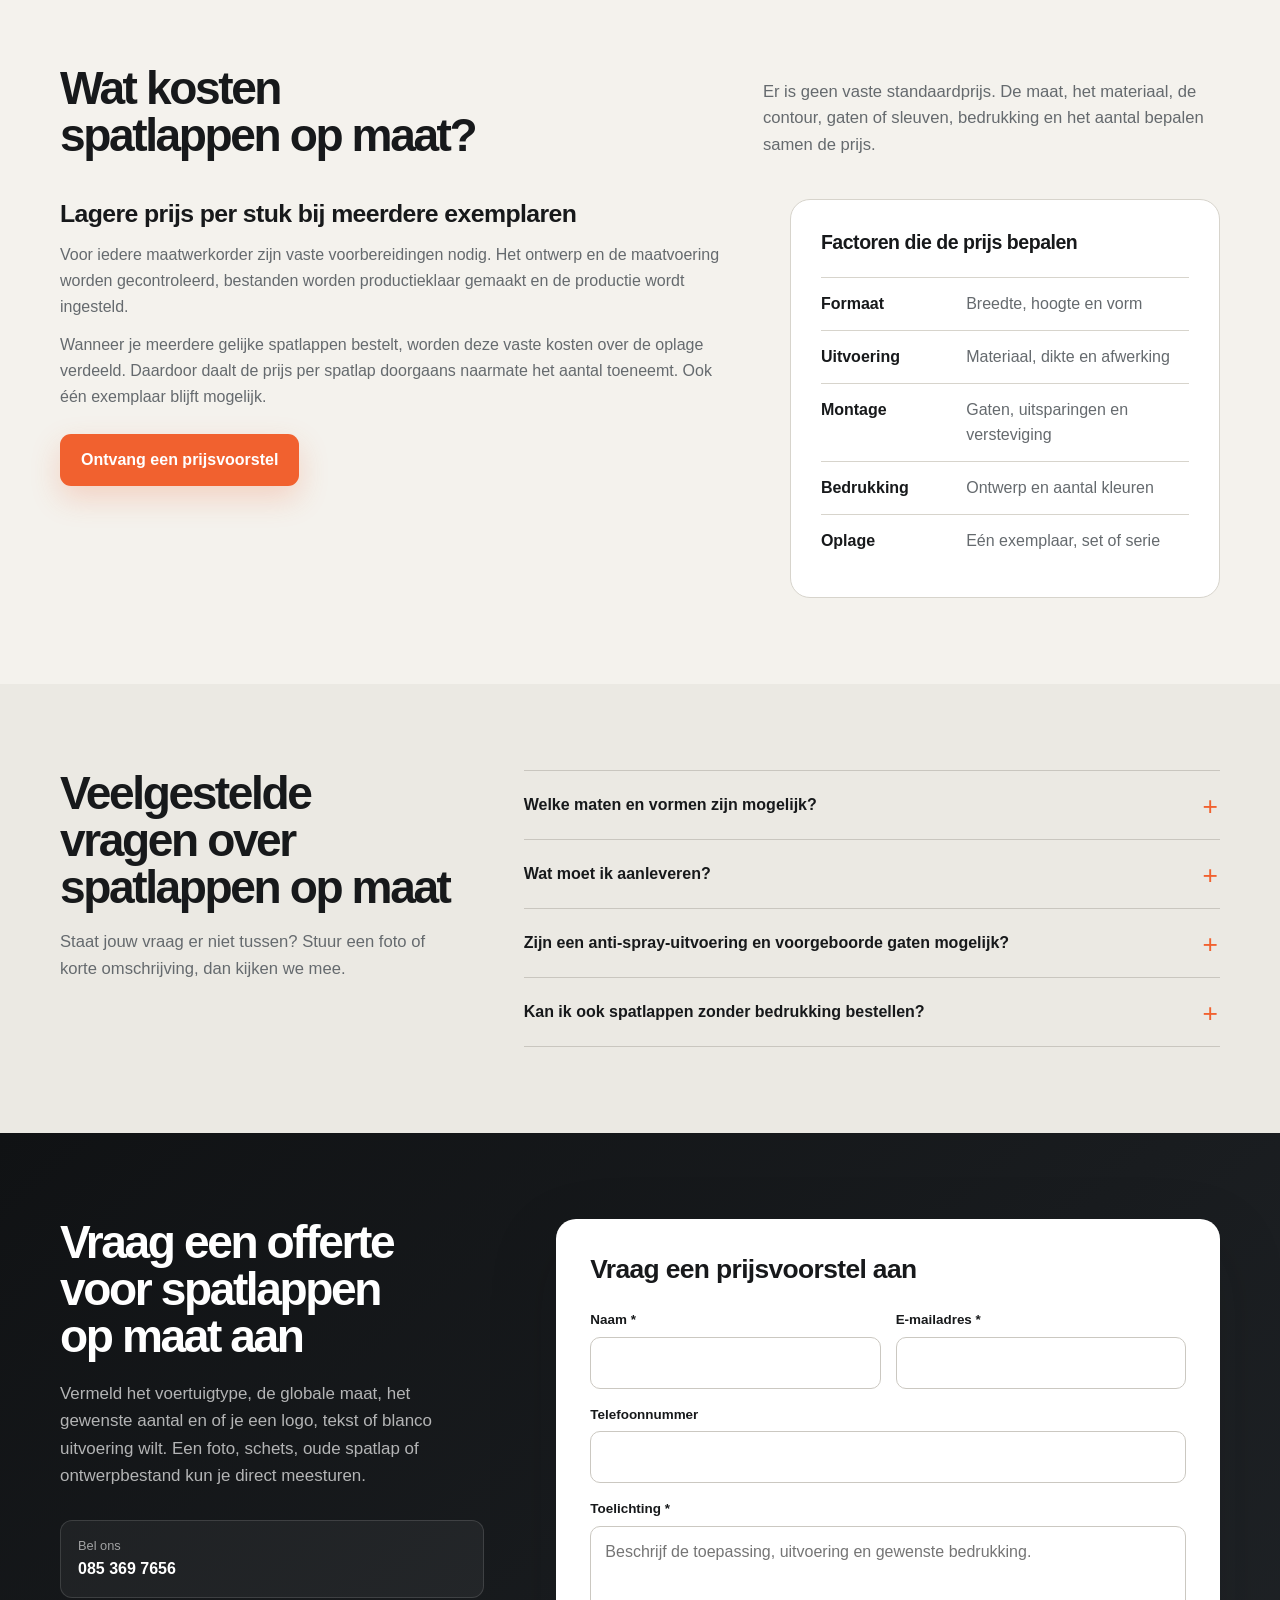
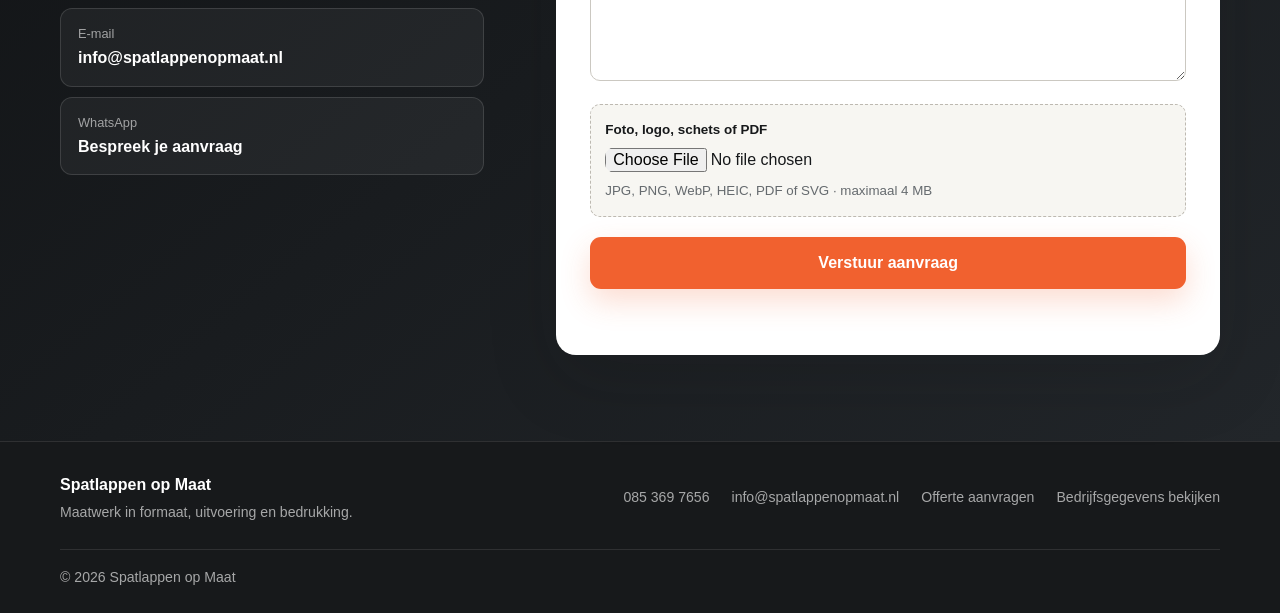
==== commit 04519d66: "Update website with improved content, new product images, and documentation - Updated index.html wit" ====
--- a/index.html
+++ b/index.html
@@ -4,31 +4,32 @@
   <meta charset="utf-8">
   <meta name="viewport" content="width=device-width, initial-scale=1, viewport-fit=cover">
 
-  <title>Spatlappen op maat met eigen logo of tekst</title>
-
-  <meta name="description" content="Laat spatlappen op maat maken met eigen logo, tekst of ontwerp. Voor vrachtwagens, trailers en aanhangers, van één exemplaar tot een complete serie.">
+  <title>Spatlappen op maat vanaf 1 stuk | Eigen logo of tekst</title>
+
+  <meta name="description" content="Laat vanaf één stuk spatlappen op maat maken in vrijwel iedere maat en vorm, met eigen tekst of logo. Voor vrachtwagens, trailers en aanhangers.">
 
   <meta name="robots" content="index,follow,max-image-preview:large">
   <meta name="theme-color" content="#17191b">
 
   <link rel="canonical" href="https://spatlappenopmaat.nl/">
-
-  <link rel="preload" href="spatlappen-op-maat.webp" as="image" type="image/webp">
-  <link rel="stylesheet" href="site.css?v=20260826-2">
+  <link rel="describedby" href="https://spatlappenopmaat.nl/llms.txt" type="text/markdown">
+
+  <link rel="preload" href="spatlap-met-logo-hero.webp" as="image" type="image/webp">
+  <link rel="stylesheet" href="site.css?v=20260903-18">
 
   <!-- Favicon -->
-  <link rel="icon" href="/favicon.ico" sizes="any">
-
+<link rel="icon" href="/favicon-spatlappenopmaat.ico" type="image/x-icon">
+  
   <meta property="og:type" content="website">
   <meta property="og:locale" content="nl_NL">
   <meta property="og:site_name" content="Spatlappen op Maat">
-  <meta property="og:title" content="Spatlappen op maat met eigen tekst of logo">
-  <meta property="og:description" content="Spatlappen op maat met eigen logo, tekst of ontwerp, voor één bedrijfsvoertuig of een compleet wagenpark.">
+  <meta property="og:title" content="Spatlappen op maat vanaf 1 stuk | Eigen logo of tekst">
+  <meta property="og:description" content="Laat vanaf één stuk spatlappen op maat maken in vrijwel iedere maat en vorm, met eigen tekst of logo.">
   <meta property="og:url" content="https://spatlappenopmaat.nl/">
-  <meta property="og:image" content="https://spatlappenopmaat.nl/spatlappen-op-maat.webp">
-  <meta property="og:image:width" content="1018">
-  <meta property="og:image:height" content="1018">
-  <meta property="og:image:alt" content="Zwarte vrachtwagen met een spatlap op maat van RuplaTec">
+  <meta property="og:image" content="https://spatlappenopmaat.nl/spatlap-met-logo-hero.webp">
+  <meta property="og:image:width" content="1254">
+  <meta property="og:image:height" content="1254">
+  <meta property="og:image:alt" content="Gepersonaliseerde spatlap op maat met plek voor een eigen logo">
 
   <meta name="twitter:card" content="summary_large_image">
 
@@ -42,10 +43,10 @@
         "name": "Spatlappen op Maat",
         "url": "https://spatlappenopmaat.nl/",
         "email": "info@spatlappenopmaat.nl",
-        "telephone": "+31612249916",
+        "telephone": "+31853697656",
         "contactPoint": {
           "@type": "ContactPoint",
-          "telephone": "+31612249916",
+          "telephone": "+31853697656",
           "contactType": "sales",
           "availableLanguage": [
             "nl",
@@ -71,8 +72,8 @@
         "@type": "WebPage",
         "@id": "https://spatlappenopmaat.nl/#webpage",
         "url": "https://spatlappenopmaat.nl/",
-        "name": "Spatlappen op maat met eigen tekst of logo",
-        "description": "Laat spatlappen op maat maken met eigen logo, tekst of ontwerp. Voor vrachtwagens, trailers en aanhangers, van één exemplaar tot een complete serie.",
+        "name": "Spatlappen op maat vanaf 1 stuk | Eigen logo of tekst",
+        "description": "Laat vanaf één stuk spatlappen op maat maken in vrijwel iedere maat en vorm, met eigen tekst of logo. Voor vrachtwagens, trailers en aanhangers.",
         "isPartOf": {
           "@id": "https://spatlappenopmaat.nl/#website"
         },
@@ -82,17 +83,17 @@
         "inLanguage": "nl-NL",
         "primaryImageOfPage": {
           "@type": "ImageObject",
-          "url": "https://spatlappenopmaat.nl/spatlappen-op-maat.webp",
-          "width": 1018,
-          "height": 1018
+          "url": "https://spatlappenopmaat.nl/spatlap-met-logo-hero.webp",
+          "width": 1254,
+          "height": 1254
         }
       },
       {
         "@type": "Service",
         "@id": "https://spatlappenopmaat.nl/#service",
-        "name": "Spatlappen op maat",
-        "serviceType": "Productie en bedrukking van maatwerk spatlappen",
-        "description": "Maatwerk spatlappen voor vrachtwagens, trailers, opleggers, aanhangers en bijzondere voertuigen. Met eigen maatvoering, gaten, tekst, logo of zonder bedrukking.",
+        "name": "Gepersonaliseerde spatlappen op maat",
+        "serviceType": "Productie en bedrukking van één spatlap op maat of maatwerk spatlappen",
+        "description": "Gepersonaliseerde spatlappen voor vrachtwagens, trailers, opleggers, aanhangers en bijzondere voertuigen. Met eigen maatvoering, gaten, tekst, logo of zonder bedrukking.",
         "provider": {
           "@id": "https://spatlappenopmaat.nl/#organization"
         },
@@ -114,50 +115,18 @@
         "mainEntity": [
           {
             "@type": "Question",
-            "name": "Welke afmetingen zijn mogelijk?",
+            "name": "Welke maten en vormen zijn mogelijk?",
             "acceptedAnswer": {
               "@type": "Answer",
-              "text": "De breedte, hoogte, vorm, uitsparingen en positie van bevestigingsgaten kunnen op de toepassing worden afgestemd. Stuur een foto, tekening of oude spatlap mee, zodat we kunnen beoordelen welke uitvoering passend is."
+              "text": "Vrijwel iedere maat en vorm is mogelijk. Ook contouren, uitsparingen en de positie van bevestigingsgaten kunnen in het maatwerk worden meegenomen."
             }
           },
           {
             "@type": "Question",
-            "name": "Kan ik één spatlap op maat bestellen?",
+            "name": "Wat moet ik aanleveren?",
             "acceptedAnswer": {
               "@type": "Answer",
-              "text": "Ja, ook één exemplaar is mogelijk. Bij meerdere gelijke exemplaren worden de vaste voorbereidings- en instelkosten over de oplage verdeeld, waardoor de prijs per stuk doorgaans lager wordt."
-            }
-          },
-          {
-            "@type": "Question",
-            "name": "Wordt de prijs per stuk lager bij een grotere oplage?",
-            "acceptedAnswer": {
-              "@type": "Answer",
-              "text": "Doorgaans wel. De vaste opstartkosten worden bij een grotere oplage over meer stuks verdeeld. Formaat, materiaal, bedrukking en eventuele bewerkingen blijven daarnaast van invloed op de totaalprijs."
-            }
-          },
-          {
-            "@type": "Question",
-            "name": "Kan mijn eigen tekst of logo op de spatlap?",
-            "acceptedAnswer": {
-              "@type": "Answer",
-              "text": "Ja. Denk aan een bedrijfslogo, naam, webadres, voertuignummer, slogan of ander ontwerp. De precieze mogelijkheden hangen af van het bestand, de kleuren en de gekozen productiemethode."
-            }
-          },
-          {
-            "@type": "Question",
-            "name": "Welke ontwerpbestanden kan ik aanleveren?",
-            "acceptedAnswer": {
-              "@type": "Answer",
-              "text": "Een PDF of SVG heeft de voorkeur voor logo's en lijnwerk. Ook een duidelijke PNG, foto of bestaand voorbeeld kan worden meegestuurd. We laten weten of het bestand geschikt is of nog moet worden aangepast."
-            }
-          },
-          {
-            "@type": "Question",
-            "name": "Hoe meet ik een bestaande spatlap op?",
-            "acceptedAnswer": {
-              "@type": "Answer",
-              "text": "Meet de totale breedte en hoogte en noteer de positie en hart-op-hartafstand van de bevestigingsgaten. Een duidelijke foto met een meetlint, een eenvoudige schets of de oude spatlap zelf helpt om fouten te voorkomen."
+              "text": "Voor een eerste beoordeling zijn een foto, schets of bestaande spatlap, de globale maat en het gewenste aantal voldoende. Voeg voor bedrukking ook het logo of de exacte tekst toe. Een technische tekening is vooraf niet verplicht."
             }
           },
           {
@@ -165,7 +134,7 @@
             "name": "Zijn een anti-spray-uitvoering en voorgeboorde gaten mogelijk?",
             "acceptedAnswer": {
               "@type": "Answer",
-              "text": "Deze opties kunnen in veel gevallen in het maatwerk worden meegenomen. Of ze geschikt zijn, hangt af van het voertuig, de montage en de technische eisen voor de toepassing."
+              "text": "Ja. We kunnen een anti-spray-uitvoering leveren en de bevestigingsgaten vooraf aanbrengen. Het gatenpatroon stemmen we af op de maten of het aangeleverde voorbeeld."
             }
           },
           {
@@ -208,9 +177,9 @@
       </button>
 
       <nav class="site-navigation" id="site-navigation" aria-label="Hoofdnavigatie">
-        <a href="#bedrukking">Bedrukking</a>
-        <a href="#toepassingen">Toepassingen</a>
-        <a href="#uitvoeringen">Uitvoeringen</a>
+        <a href="#gepersonaliseerde-spatlappen">Personalisatie</a>
+        <a href="#spatlappen-met-logo">Logo &amp; tekst</a>
+        <a href="#voertuigen">Toepassingen</a>
         <a href="#kosten">Kosten</a>
         <a href="#faq">Veelgestelde vragen</a>
         <a class="nav-cta" href="#offerte">Offerte aanvragen</a>
@@ -226,18 +195,14 @@
 
         <div class="hero-copy">
 
-          <p class="kicker">
-            Gepersonaliseerd voor bedrijfsvoertuigen
-          </p>
-
           <h1>
             Spatlappen op maat met eigen tekst of logo
           </h1>
 
           <p class="hero-intro">
-            Geef je vrachtwagen, trailer of aanhanger een herkenbare uitstraling
-            met spatlappen in je eigen huisstijl. Kies je logo, tekst of ontwerp;
-            maat, materiaal en bevestiging stemmen we af op jouw voertuig.
+            Wij maken spatlappen in vrijwel iedere maat en vorm, vanaf één stuk
+            en met je eigen tekst, logo of ontwerp. De gaten, sleuven en contour
+            stemmen we af op je vrachtwagen, trailer of aanhanger.
           </p>
 
           <div class="hero-actions">
@@ -261,343 +226,389 @@
           </div>
 
           <ul class="hero-points" aria-label="Belangrijkste mogelijkheden">
-            <li>Vrije maatvoering en vorm</li>
-            <li>Met logo, tekst of blanco</li>
-            <li>Voor één voertuig of wagenpark</li>
+            <li><a href="#vanaf-een-stuk">Vanaf één stuk</a></li>
+            <li><a href="#gepersonaliseerde-spatlappen">Maat en vorm naar wens</a></li>
+            <li><a href="#spatlappen-met-logo">Met logo, tekst of blanco</a></li>
           </ul>
 
         </div>
 
         <figure class="hero-visual">
 
+          <img
+            src="spatlap-met-logo-hero.webp"
+            width="1254"
+            height="1254"
+            alt="Gepersonaliseerde spatlap op maat met plek voor een eigen logo"
+            fetchpriority="high"
+          >
+
+          <figcaption>
+            <strong>Jouw logo op een spatlap</strong>
+            Voor één bedrijfsvoertuig of een compleet wagenpark.
+          </figcaption>
+
+        </figure>
+
+      </div>
+    </section>
+
+
+    <section class="examples-section" id="voorbeelden">
+
+      <div class="container">
+
+        <header class="examples-heading">
+
+          <h2>
+            Bedrukte spatlappen uit de praktijk
+          </h2>
+
+        </header>
+
+        <div class="examples-grid">
+
+          <figure class="example-card">
+
+            <div class="example-image">
+              <img
+                src="spatlap-bedrukt.webp"
+                width="1254"
+                height="1254"
+                alt="Zwarte spatlap met groen en donkerblauw bedrijfslogo en vijf bevestigingsgaten"
+                loading="lazy"
+                decoding="async"
+              >
+
+            </div>
+
+            <figcaption>
+              <h3>Spatlap met logo in kleur</h3>
+            </figcaption>
+
+          </figure>
+
+          <figure class="example-card">
+
+            <div class="example-image">
+              <img
+                src="spatlap-xl-wit.webp"
+                width="1254"
+                height="1254"
+                alt="Zwarte XL-spatlap op maat met witte XL-bedrukking en twee bevestigingssleuven"
+                loading="lazy"
+                decoding="async"
+              >
+
+            </div>
+
+            <figcaption>
+              <h3>Spatlap met witte logobedrukking</h3>
+            </figcaption>
+
+          </figure>
+
+          <figure class="example-card">
+
+            <div class="example-image">
+              <img
+                src="spatlap-waarschuwingsbord-schaduw.webp"
+                width="1254"
+                height="1254"
+                alt="Zwarte spatlap voor speciaal vervoer met geel-zwart waarschuwingssymbool en drie bevestigingssleuven"
+                loading="lazy"
+                decoding="async"
+              >
+            </div>
+
+            <figcaption>
+              <h3>Spatlap voor speciaal vervoer</h3>
+            </figcaption>
+
+          </figure>
+
+        </div>
+
+      </div>
+
+    </section>
+
+
+    <section class="personalization-section surface-section" id="gepersonaliseerde-spatlappen">
+
+      <div class="container personalization-layout">
+
+        <div class="personalization-copy">
+
+          <h2>
+            Gepersonaliseerde spatlappen
+          </h2>
+
+          <p class="lead">
+            Een gepersonaliseerde spatlap is meer dan een standaardmodel met
+            bedrukking. We combineren je logo, tekst of ontwerp met de maat,
+            vorm en bevestiging die het voertuig nodig heeft.
+          </p>
+
+          <div class="personalization-content">
+
+            <h3>Maatvoering en bevestiging voor het voertuig</h3>
+
+            <p>
+              De breedte, hoogte en contour hoeven niet uit een standaardmaat
+              te komen. Rondingen, uitsparingen en de positie van gaten of
+              sleuven kunnen worden gebaseerd op de beschikbare ruimte, een
+              bestaande spatlap, een schets of een technische tekening.
+            </p>
+
+            <h3>Bedrukking met een eigen ontwerp</h3>
+
+            <p>
+              Op de spatlap kan een bedrijfslogo, naam, webadres, slogan of
+              voertuignummer worden aangebracht. Ook een blanco uitvoering is
+              mogelijk. Dat geldt voor één vervangende spatlap, een complete set
+              of dezelfde uitvoering voor meerdere voertuigen.
+            </p>
+
+          </div>
+
+          <a class="text-link" href="#offerte">
+            Stuur je maten en ontwerp mee
+            <span aria-hidden="true">→</span>
+          </a>
+
+        </div>
+
+        <figure class="section-image personalization-image">
           <img
             src="spatlappen-op-maat.webp"
             width="1018"
             height="1018"
-            alt="Zwarte vrachtwagen met een op maat gemaakte spatlap met RuplaTec-logo"
-            fetchpriority="high"
+            alt="Gepersonaliseerde spatlap op maat met RuplaTec-logo gemonteerd onder een vrachtwagen"
+            loading="lazy"
+            decoding="async"
           >
-
-          <figcaption>
-            <strong>Passend bij voertuig en huisstijl</strong>
-            Nieuwe maatvoering of een bestaande spatlap als voorbeeld.
-          </figcaption>
-
         </figure>
 
       </div>
+
     </section>
 
 
-    <!-- feature-strip verwijderd -->
-
-
-    <section class="dark-section" id="bedrukking">
-
-      <div class="container media-grid">
-
-        <figure class="section-image">
+    <section class="intent-section" id="spatlappen-met-logo">
+
+      <div class="container">
+
+        <div class="intent-heading">
+
+          <h2>
+            Spatlappen met logo
+          </h2>
+
+          <p class="lead">
+            Laat je bedrijfslogo op één spatlap of op een complete serie
+            aanbrengen. We stemmen formaat, positie en kleuren af op de vorm en
+            het gatenpatroon van de spatlap.
+          </p>
+
+        </div>
+
+        <div class="intent-copy-block intent-copy-block-wide">
+
+            <h3>
+              Formaat, positie en kleurgebruik
+            </h3>
+
+            <p>
+              De beschikbare ruimte bepaalt hoe groot het logo kan worden en
+              waar het wordt geplaatst. Daarbij houden we rekening met de
+              contour, bevestigingsgaten en leesbaarheid. Of bedrukking in
+              meerdere kleuren mogelijk is, hangt af van het ontwerp, materiaal
+              en formaat.
+            </p>
+
+            <h3>
+              Welk logobestand kun je aanleveren?
+            </h3>
+
+            <p>
+              Een vectorbestand in PDF of SVG heeft de voorkeur, omdat dit
+              zonder kwaliteitsverlies kan worden aangepast. Heb je alleen een
+              PNG, foto of voorbeeld van een bestaande spatlap, stuur dat dan
+              mee. We laten weten wat bruikbaar is en of het bestand nog moet
+              worden voorbereid.
+            </p>
+
+            <a class="text-link" href="#offerte">
+              Logo meesturen voor een prijsvoorstel
+              <span aria-hidden="true">→</span>
+            </a>
+
+        </div>
+
+      </div>
+
+    </section>
+
+
+    <section class="intent-section surface-section" id="spatlappen-met-tekst">
+
+      <div class="container intent-media-grid">
+
+        <figure class="section-image intent-image">
           <img
             src="spatlappen-met-bedrukking.webp"
             width="1000"
             height="1000"
-            alt="Zwarte spatlap met witte voorbeeldtekst onder een voertuig"
+            alt="Zwarte spatlap met witte tekst onder een vrachtwagen"
             loading="lazy"
           >
         </figure>
 
-        <div class="dark-copy">
-
-          <span class="eyebrow">
-            Personalisatie
-          </span>
+        <div class="intent-text-copy">
 
           <h2>
-            Bedrukking met eigen tekst, logo of ontwerp
+            Spatlappen met tekst
           </h2>
 
+          <p class="lead">
+            Laat een bedrijfsnaam, webadres, korte slogan, kenteken of
+            voertuignummer op de spatlap aanbrengen. De beschikbare breedte en
+            hoogte bepalen de lettergrootte en regelindeling.
+          </p>
+
+          <h3>
+            Tekst op één of meerdere regels
+          </h3>
+
           <p>
-            Laat je bedrijfslogo, naam, webadres, voertuignummer, slogan of ander
-            ontwerp zichtbaar terugkomen op de spatlap. Zo sluit het voertuig aan
-            op je huisstijl en presenteert het jouw bedrijf herkenbaar onderweg.
-            Ook meerdere kleuren of juist een blanco uitvoering kunnen worden
-            besproken.
-          </p>
-
-          <div class="print-grid">
-
-            <div>
-              <strong>Logo en huisstijl</strong>
-              <span>Herkenbare uitvoering voor één voertuig of wagenpark.</span>
-            </div>
-
-            <div>
-              <strong>Eigen tekst</strong>
-              <span>Naam, webadres, slogan of voertuignummer.</span>
-            </div>
-
-            <div>
-              <strong>Eén of meerdere kleuren</strong>
-              <span>Afgestemd op ontwerp, materiaal en productiemethode.</span>
-            </div>
-
-            <div>
-              <strong>Zonder bedrukking</strong>
-              <span>Blanco maatwerk is eveneens mogelijk.</span>
-            </div>
-
-          </div>
-
-          <div class="file-note">
-
-            <strong>Een ontwerp aanleveren</strong>
-
-            <p>
-              Een vectorbestand zoals PDF of SVG heeft de voorkeur.
-              Een duidelijke PNG, foto of bestaand voorbeeld mag ook;
-              we beoordelen wat bruikbaar is.
-            </p>
-
-          </div>
-
-        </div>
-
-      </div>
-
-    </section>
-
-
-    <section id="toepassingen">
-
-      <div class="container split-heading">
-
-        <div class="section-heading">
-
-          <span class="eyebrow">
-            Toepassingen
-          </span>
-
-          <h2>
-            Voor vrachtwagens, trailers, opleggers en aanhangers
-          </h2>
-
-        </div>
-
-        <div class="lead-copy">
-
-          <p>
-            Bedrukte spatlappen geven vrachtwagens, trailers en aanhangers
-            een herkenbare uitstraling. Met maatwerk sluiten niet alleen
-            het logo of de tekst, maar ook de vorm en bevestiging aan op
-            één voertuig of een volledig wagenpark.
-          </p>
-
-        </div>
-
-      </div>
-
-
-      <div class="container application-grid">
-
-        <article>
-
-          <span class="card-index">01</span>
-
-          <h3>
-            Vrachtwagens en trekkers
-          </h3>
-
-          <p>
-            Voor montage achter één of meerdere assen,
-            afgestemd op de beschikbare ruimte en het gebruik.
-          </p>
-
-        </article>
-
-
-        <article>
-
-          <span class="card-index">02</span>
-
-          <h3>
-            Trailers en opleggers
-          </h3>
-
-          <p>
-            Losse vervanging, een complete set of een uniforme
-            uitvoering voor meerdere combinaties.
-          </p>
-
-        </article>
-
-
-        <article>
-
-          <span class="card-index">03</span>
-
-          <h3>
-            Aanhangers
-          </h3>
-
-          <p>
-            Passend gemaakt bij wiel, spatbord,
-            carrosserie en bestaande bevestigingspunten.
-          </p>
-
-        </article>
-
-
-        <article>
-
-          <span class="card-index">04</span>
-
-          <h3>
-            Werk- en bijzondere voertuigen
-          </h3>
-
-          <p>
-            Voor voertuigbouw, landbouwtoepassingen en constructies
-            waarvoor geen standaardmaat beschikbaar is.
-          </p>
-
-        </article>
-
-      </div>
-
-    </section>
-
-
-    <section class="surface-section" id="uitvoeringen">
-
-      <div class="container split-heading">
-
-        <div class="section-heading">
-
-          <span class="eyebrow">
-            Uitvoeringen
-          </span>
-
-          <h2>
-            Kies de maat, het materiaal en de uitvoering
-          </h2>
-
-        </div>
-
-        <div class="lead-copy">
-
-          <p>
-            We produceren op basis van de gewenste toepassing.
-            Daardoor kunnen niet alleen lengte en hoogte, maar ook
-            vorm, dikte, flexibiliteit, bevestiging en afwerking
-            worden aangepast.
-          </p>
-
-        </div>
-
-      </div>
-
-
-      <div class="container option-layout">
-
-        <div class="option-list">
-
-          <article>
-
-            <h3>
-              Afmetingen en vorm
-            </h3>
-
-            <p>
-              Recht, afgerond, met uitsparingen of gebaseerd
-              op een oude spatlap, schets of technische tekening.
-            </p>
-
-          </article>
-
-
-          <article>
-
-            <h3>
-              Materiaal en dikte
-            </h3>
-
-            <p>
-              Flexibel rubber of een geschikte kunststof,
-              gekozen op basis van formaat, belasting en
-              gewenste bedrukking.
-            </p>
-
-          </article>
-
-
-          <article>
-
-            <h3>
-              Glad of anti-spray
-            </h3>
-
-            <p>
-              Een gladde uitvoering of een spatlap met een
-              water- en vuilremmende achterzijde, afhankelijk
-              van toepassing en technische eisen.
-            </p>
-
-          </article>
-
-
-          <article>
-
-            <h3>
-              Gaten en versteviging
-            </h3>
-
-            <p>
-              Bevestigingsgaten, uitsparingen en eventuele
-              versteviging kunnen in het maatwerk worden meegenomen.
-            </p>
-
-          </article>
-
-        </div>
-
-
-        <aside class="measure-card">
-
-          <span class="eyebrow">
-            Maatvoering aanleveren
-          </span>
-
-          <h3>
-            Een foto of bestaande spatlap helpt
-          </h3>
-
-          <ul class="check-list">
-
-            <li>
-              Breedte en hoogte
-            </li>
-
-            <li>
-              Positie en hart-op-hartafstand van de gaten
-            </li>
-
-            <li>
-              Foto, schets of oude spatlap
-            </li>
-
-          </ul>
-
-          <p>
-            Met deze basis kunnen we de uitvoering beoordelen.
-            Het gewenste aantal en de bedrukking kun je bij
-            je aanvraag toelichten.
+            Een korte tekst kan groter worden uitgevoerd. Bij een langere tekst
+            bekijken we of een tweede regel past zonder dat de letters onnodig
+            klein worden. Stuur de exacte spelling, gewenste kleuren en eventueel
+            een voorbeeld van het lettertype of de huisstijl mee.
           </p>
 
           <a class="text-link" href="#offerte">
-            Foto of tekening meesturen
+            Eigen tekst doorgeven
             <span aria-hidden="true">→</span>
           </a>
 
+        </div>
+
+      </div>
+
+    </section>
+
+
+    <section class="vehicle-section" id="voertuigen">
+
+      <div class="container">
+
+        <header class="vehicle-heading">
+
+          <h2>
+            Toepassingen voor gepersonaliseerde spatlappen
+          </h2>
+
+          <p class="lead">
+            De beschikbare ruimte en bevestiging verschillen per voertuig.
+            Daarom stemmen we de maat, contour, het gatenpatroon en de eventuele
+            bedrukking af op de toepassing.
+          </p>
+
+        </header>
+
+        <div class="vehicle-grid">
+
+          <article>
+            <h3>Vrachtwagens en trekkers</h3>
+            <p>
+              Bij spatlappen op maat voor vrachtwagens en trekkers kunnen de
+              buitenmaat, vorm en bevestigingsgaten worden afgestemd op de
+              bestaande montagepunten. De uitvoering kan blanco zijn of een
+              bedrijfsnaam, tekst of logo krijgen.
+            </p>
+          </article>
+
+          <article>
+            <h3>Trailers en opleggers</h3>
+            <p>
+              Bedrukte spatlappen voor trailers en opleggers kunnen voor één
+              voertuig of als gelijke serie worden uitgevoerd. De afmetingen,
+              bevestiging, positie van het logo en de kleuren blijven daarbij
+              gelijk.
+            </p>
+          </article>
+
+          <article>
+            <h3>Aanhangers</h3>
+            <p>
+              Gepersonaliseerde spatlappen voor aanhangers maken we als enkel
+              exemplaar of als complete set in de benodigde maat en vorm. Een
+              bestaande spatlap, foto of schets kan als uitgangspunt voor de
+              bevestiging dienen.
+            </p>
+          </article>
+
+          <article>
+            <h3>Speciaal vervoer en voertuigbouw</h3>
+            <p>
+              Bij maatwerk spatlappen voor speciaal vervoer en voertuigbouw zijn
+              een eigen contour, uitsparingen en een specifiek gatenpatroon
+              mogelijk. Daarnaast kan de spatlap een waarschuwingsteken,
+              voertuignummer, tekst of bedrijfslogo krijgen.
+            </p>
+          </article>
+
+        </div>
+
+      </div>
+
+    </section>
+
+
+    <section class="usp-feature-section surface-section" id="vanaf-een-stuk">
+
+      <div class="container usp-feature-grid">
+
+        <div class="usp-feature-copy">
+
+          <h2>
+            Eén spatlap op maat bestellen
+          </h2>
+
+          <p class="lead">
+            We leveren een spatlap op maat ook vanaf één stuk. Dat is praktisch
+            als een beschadigd exemplaar moet worden vervangen, een standaardmaat
+            niet past of één voertuig een afwijkende uitvoering nodig heeft.
+          </p>
+
+          <p>
+            Een enkel exemplaar kan blanco, met tekst of met een logo worden
+            uitgevoerd. Voor het namaken kan een oude spatlap, technische tekening
+            of foto met maten als uitgangspunt dienen.
+          </p>
+
+          <a class="text-link" href="#offerte">
+            Vraag een prijs voor één stuk aan
+            <span aria-hidden="true">→</span>
+          </a>
+
+        </div>
+
+        <aside class="usp-feature-panel">
+
+          <h3>
+            Wanneer is één stuk interessant?
+          </h3>
+
+          <ul class="usp-list">
+            <li>Vervanging van een beschadigde of ontbrekende spatlap</li>
+            <li>Een afwijkende maat voor één vrachtwagen of aanhanger</li>
+            <li>Namaken op basis van een oude spatlap of technische tekening</li>
+            <li>Eerst één uitvoering beoordelen vóór een grotere serie</li>
+          </ul>
+
         </aside>
 
       </div>
@@ -610,10 +621,6 @@
       <div class="container split-heading">
 
         <div class="section-heading">
-
-          <span class="eyebrow">
-            Prijs en oplage
-          </span>
 
           <h2>
             Wat kosten spatlappen op maat?
@@ -624,10 +631,8 @@
         <div class="lead-copy">
 
           <p>
-            Omdat iedere uitvoering anders is, werken we met
-            een prijsvoorstel op maat. We beoordelen de gewenste
-            uitvoering en het aantal en zetten de kosten duidelijk
-            voor je op een rij.
+            Er is geen vaste standaardprijs. De maat, het materiaal, de contour,
+            gaten of sleuven, bedrukking en het aantal bepalen samen de prijs.
           </p>
 
         </div>
@@ -706,106 +711,11 @@
     </section>
 
 
-    <section class="surface-section" id="werkwijze">
-
-      <div class="container section-heading narrow-heading">
-
-        <span class="eyebrow">
-          Werkwijze
-        </span>
-
-        <h2>
-          Aanleveren en productie
-        </h2>
-
-        <p class="lead">
-          Je hoeft vooraf nog niet iedere technische keuze te kennen.
-          Met de toepassing, globale maten en een foto of ontwerp
-          kunnen we de mogelijkheden beoordelen.
-        </p>
-
-      </div>
-
-
-      <ol class="container process-grid">
-
-        <li>
-
-          <span class="step-index">1</span>
-
-          <h3>
-            Vertel wat je nodig hebt
-          </h3>
-
-          <p>
-            Geef het voertuigtype, de globale maat,
-            het aantal en de gewenste uitvoering door.
-          </p>
-
-        </li>
-
-
-        <li>
-
-          <span class="step-index">2</span>
-
-          <h3>
-            Stuur een voorbeeld mee
-          </h3>
-
-          <p>
-            Upload een foto, oude spatlap, schets,
-            logo of ontwerpbestand bij je aanvraag.
-          </p>
-
-        </li>
-
-
-        <li>
-
-          <span class="step-index">3</span>
-
-          <h3>
-            Ontvang een voorstel
-          </h3>
-
-          <p>
-            We beoordelen de technische mogelijkheden en
-            sturen een prijsvoorstel met de gemaakte keuzes.
-          </p>
-
-        </li>
-
-
-        <li>
-
-          <span class="step-index">4</span>
-
-          <h3>
-            Akkoord en productie
-          </h3>
-
-          <p>
-            Na akkoord en eventuele ontwerpcontrole wordt
-            de afgesproken uitvoering geproduceerd.
-          </p>
-
-        </li>
-
-      </ol>
-
-    </section>
-
-
     <section class="faq-section" id="faq">
 
       <div class="container faq-layout">
 
         <div class="section-heading">
-
-          <span class="eyebrow">
-            Veelgestelde vragen
-          </span>
 
           <h2>
             Veelgestelde vragen over spatlappen op maat
@@ -825,14 +735,13 @@
           <details>
 
             <summary>
-              Welke afmetingen zijn mogelijk?
+              Welke maten en vormen zijn mogelijk?
             </summary>
 
             <p>
-              De breedte, hoogte, vorm, uitsparingen en positie
-              van bevestigingsgaten kunnen op de toepassing
-              worden afgestemd. Stuur een foto, tekening of oude
-              spatlap mee, zodat we kunnen beoordelen welke uitvoering passend is.
+              Vrijwel iedere maat en vorm is mogelijk. Ook contouren,
+              uitsparingen en de positie van bevestigingsgaten kunnen in het
+              maatwerk worden meegenomen.
             </p>
 
           </details>
@@ -841,78 +750,14 @@
           <details>
 
             <summary>
-              Kan ik één spatlap op maat bestellen?
+              Wat moet ik aanleveren?
             </summary>
 
             <p>
-              Ja, ook één exemplaar is mogelijk.
-              Bij meerdere gelijke exemplaren worden de vaste
-              voorbereidings- en instelkosten over de oplage verdeeld,
-              waardoor de prijs per stuk doorgaans lager wordt.
-            </p>
-
-          </details>
-
-
-          <details>
-
-            <summary>
-              Wordt de prijs per stuk lager bij een grotere oplage?
-            </summary>
-
-            <p>
-              Doorgaans wel. De vaste opstartkosten worden bij een
-              grotere oplage over meer stuks verdeeld. Formaat,
-              materiaal, bedrukking en eventuele bewerkingen blijven
-              daarnaast van invloed op de totaalprijs.
-            </p>
-
-          </details>
-
-
-          <details>
-
-            <summary>
-              Kan mijn eigen tekst of logo op de spatlap?
-            </summary>
-
-            <p>
-              Ja. Denk aan een bedrijfslogo, naam, webadres,
-              voertuignummer, slogan of ander ontwerp.
-              De precieze mogelijkheden hangen af van het bestand,
-              de kleuren en de gekozen productiemethode.
-            </p>
-
-          </details>
-
-
-          <details>
-
-            <summary>
-              Welke ontwerpbestanden kan ik aanleveren?
-            </summary>
-
-            <p>
-              Een PDF of SVG heeft de voorkeur voor logo's en lijnwerk.
-              Ook een duidelijke PNG, foto of bestaand voorbeeld kan
-              worden meegestuurd. We laten weten of het bestand geschikt
-              is of nog moet worden aangepast.
-            </p>
-
-          </details>
-
-
-          <details>
-
-            <summary>
-              Hoe meet ik een bestaande spatlap op?
-            </summary>
-
-            <p>
-              Meet de totale breedte en hoogte en noteer de positie
-              en hart-op-hartafstand van de bevestigingsgaten.
-              Een duidelijke foto met een meetlint, een eenvoudige
-              schets of de oude spatlap zelf helpt om fouten te voorkomen.
+              Voor een eerste beoordeling zijn een foto, schets of bestaande
+              spatlap, de globale maat en het gewenste aantal voldoende. Voeg
+              voor bedrukking ook het logo of de exacte tekst toe. Een technische
+              tekening is vooraf niet verplicht.
             </p>
 
           </details>
@@ -925,10 +770,9 @@
             </summary>
 
             <p>
-              Deze opties kunnen in veel gevallen in het maatwerk
-              worden meegenomen. Of ze geschikt zijn, hangt af
-              van het voertuig, de montage en de technische eisen
-              voor de toepassing.
+              Ja. We kunnen een anti-spray-uitvoering leveren en de
+              bevestigingsgaten vooraf aanbrengen. Het gatenpatroon stemmen we af
+              op de maten of het aangeleverde voorbeeld.
             </p>
 
           </details>
@@ -960,26 +804,22 @@
 
         <div class="contact-copy">
 
-          <span class="eyebrow">
-            Offerte aanvragen
-          </span>
-
           <h2>
-            Ontvang een voorstel voor jouw uitvoering
+            Vraag een offerte voor spatlappen op maat aan
           </h2>
 
           <p>
-            Vul je contactgegevens en een korte toelichting in.
-            Voeg eventueel een foto, schets of logo toe;
-            ontbrekende details stemmen we daarna persoonlijk af.
+            Vermeld het voertuigtype, de globale maat, het gewenste aantal en
+            of je een logo, tekst of blanco uitvoering wilt. Een foto, schets,
+            oude spatlap of ontwerpbestand kun je direct meesturen.
           </p>
 
 
           <div class="contact-options">
 
-            <a href="tel:+31612249916">
+            <a href="tel:+31853697656">
               <span>Bel ons</span>
-              <strong>06 12 24 99 16</strong>
+              <strong>085 369 7656</strong>
             </a>
 
             <a href="mailto:info@spatlappenopmaat.nl">
@@ -1016,10 +856,6 @@
                 Vraag een prijsvoorstel aan
               </h3>
 
-              <p>
-                Velden met een * zijn verplicht.
-              </p>
-
             </div>
 
 
@@ -1160,12 +996,6 @@
             </button>
 
 
-            <p class="form-note">
-              We gebruiken je gegevens uitsluitend
-              om contact op te nemen over deze aanvraag.
-            </p>
-
-
             <div
               class="form-status"
               id="form-status"
@@ -1188,7 +1018,7 @@
 
     <div class="container footer-layout">
 
-      <div>
+      <div class="footer-intro">
 
         <a class="footer-brand" href="#top">
           Spatlappen op Maat
@@ -1203,8 +1033,8 @@
 
       <div class="footer-links">
 
-        <a href="tel:+31612249916">
-          06 12 24 99 16
+        <a href="tel:+31853697656">
+          085 369 7656
         </a>
 
         <a href="mailto:info@spatlappenopmaat.nl">
@@ -1213,6 +1043,10 @@
 
         <a href="#offerte">
           Offerte aanvragen
+        </a>
+
+        <a href="bedrijfsgegevens.html">
+          Bedrijfsgegevens bekijken
         </a>
 
       </div>
--- a/site.css
+++ b/site.css
@@ -235,32 +235,6 @@
   gap: 58px;
 }
 
-.kicker,
-.eyebrow {
-  display: inline-flex;
-  align-items: center;
-  gap: 10px;
-  margin: 0 0 16px;
-  color: var(--accent);
-  font-size: 0.76rem;
-  font-weight: 850;
-  letter-spacing: 0.13em;
-  text-transform: uppercase;
-}
-
-.kicker {
-  color: #ff946f;
-}
-
-.kicker::before,
-.eyebrow::before {
-  width: 28px;
-  height: 3px;
-  border-radius: 99px;
-  background: currentColor;
-  content: "";
-}
-
 h1,
 h2,
 h3,
@@ -375,11 +349,16 @@
 }
 
 .hero-points li::before {
-  width: 7px;
-  height: 7px;
-  border-radius: 50%;
-  background: var(--accent);
+  width: 11px;
+  height: 6px;
+  border-bottom: 2px solid var(--green);
+  border-left: 2px solid var(--green);
   content: "";
+  transform: rotate(-45deg);
+}
+
+.hero-points a:hover {
+  color: #ffffff;
 }
 
 .hero-visual {
@@ -433,6 +412,56 @@
   font-size: 0.94rem;
 }
 
+.examples-section {
+  padding: clamp(82px, 9vw, 132px) 0;
+  border-bottom: 1px solid var(--line);
+  background: var(--paper);
+}
+
+.examples-heading {
+  max-width: 820px;
+  margin-bottom: clamp(42px, 6vw, 72px);
+}
+
+.examples-heading h2 {
+  max-width: 780px;
+}
+
+.examples-grid {
+  display: grid;
+  grid-template-columns: repeat(3, minmax(0, 1fr));
+  align-items: start;
+  gap: clamp(18px, 2.4vw, 30px);
+}
+
+.example-card {
+  margin: 0;
+}
+
+.example-image {
+  aspect-ratio: 1 / 1;
+  overflow: hidden;
+  border-radius: 14px;
+  background: #d9d7d2;
+  box-shadow: 0 12px 32px rgba(23, 25, 27, 0.1);
+}
+
+.example-card img {
+  display: block;
+  width: 100%;
+  height: 100%;
+  object-fit: cover;
+}
+
+.example-card figcaption {
+  padding: 18px 2px 0;
+}
+
+.example-card h3 {
+  margin: 0;
+  font-size: clamp(1.05rem, 1.6vw, 1.25rem);
+}
+
 .feature-strip {
   border-bottom: 1px solid var(--line);
   background: var(--surface);
@@ -571,12 +600,6 @@
   background: var(--ink);
 }
 
-.measure-card .eyebrow,
-.dark-section .eyebrow,
-.contact-section .eyebrow {
-  color: #ff946f;
-}
-
 .measure-card h3 {
   font-size: 1.48rem;
 }
@@ -627,6 +650,225 @@
 .dark-section {
   color: #ffffff;
   background: var(--ink);
+}
+
+.intent-section {
+  scroll-margin-top: 76px;
+}
+
+.personalization-section {
+  scroll-margin-top: 76px;
+}
+
+.personalization-layout {
+  display: grid;
+  grid-template-columns: minmax(0, 1.08fr) minmax(340px, 0.72fr);
+  align-items: center;
+  gap: 72px;
+}
+
+.personalization-copy {
+  max-width: 760px;
+}
+
+.personalization-copy .lead {
+  margin-top: 20px;
+}
+
+.personalization-content {
+  margin-top: 30px;
+}
+
+.personalization-content h3 {
+  margin-top: 26px;
+  font-size: 1.3rem;
+}
+
+.personalization-content h3:first-child {
+  margin-top: 0;
+}
+
+.personalization-content p {
+  margin-top: 9px;
+  color: var(--muted);
+}
+
+.personalization-image {
+  justify-self: end;
+}
+
+.personalization-image::before {
+  border-color: rgba(23, 25, 27, 0.14);
+}
+
+.personalization-section .text-link:hover {
+  color: var(--accent-dark);
+}
+
+.intent-heading {
+  max-width: 930px;
+  margin-bottom: 42px;
+}
+
+.intent-heading .lead {
+  max-width: 790px;
+}
+
+.intent-copy-block {
+  max-width: 720px;
+}
+
+.intent-copy-block-wide {
+  max-width: 820px;
+}
+
+.intent-copy-block h3 {
+  margin-top: 28px;
+  font-size: 1.35rem;
+}
+
+.intent-copy-block h3:first-child {
+  margin-top: 0;
+}
+
+.intent-copy-block p {
+  margin: 10px 0 0;
+  color: var(--muted);
+}
+
+.intent-media-grid {
+  display: grid;
+  grid-template-columns: minmax(340px, 0.82fr) minmax(0, 1.18fr);
+  align-items: center;
+  gap: 72px;
+}
+
+.intent-image::before {
+  border-color: rgba(23, 25, 27, 0.14);
+}
+
+.intent-text-copy > p:not(.lead) {
+  margin: 20px 0 0;
+  color: var(--muted);
+}
+
+.intent-text-copy > h3 {
+  margin-top: 28px;
+  font-size: 1.35rem;
+}
+
+.vehicle-heading {
+  max-width: 950px;
+  margin-bottom: 38px;
+}
+
+.vehicle-heading .lead {
+  max-width: 780px;
+  margin-top: 20px;
+}
+
+.vehicle-grid {
+  display: grid;
+  grid-template-columns: 1fr 1fr;
+  column-gap: 64px;
+}
+
+.vehicle-grid article {
+  padding: 28px 0 30px;
+  border-top: 1px solid var(--line);
+}
+
+.vehicle-grid h3 {
+  max-width: 570px;
+  font-size: 1.35rem;
+}
+
+.vehicle-grid p {
+  max-width: 590px;
+  margin: 11px 0 0;
+  color: var(--muted);
+}
+
+.intent-example-grid {
+  display: grid;
+  grid-template-columns: 1fr 1fr;
+  gap: 12px;
+  margin-top: 28px;
+}
+
+.intent-example-grid article {
+  padding: 18px;
+  border: 1px solid var(--line);
+  border-radius: 13px;
+  background: var(--surface);
+}
+
+.intent-example-grid p {
+  margin: 5px 0 0;
+  color: var(--muted);
+  font-size: 0.9rem;
+}
+
+.intent-section .text-link:hover,
+.usp-feature-section .text-link:hover {
+  color: var(--accent-dark);
+}
+
+.usp-feature-section {
+  scroll-margin-top: 76px;
+}
+
+.usp-feature-grid {
+  display: grid;
+  grid-template-columns: minmax(0, 1.08fr) minmax(330px, 0.72fr);
+  align-items: center;
+  gap: 78px;
+}
+
+.usp-feature-copy {
+  max-width: 720px;
+}
+
+.usp-feature-copy > p:not(.lead) {
+  margin: 18px 0 0;
+  color: var(--muted);
+}
+
+.usp-feature-panel {
+  padding: 32px;
+  border: 1px solid var(--line);
+  border-radius: var(--radius);
+  background: var(--paper);
+}
+
+.usp-feature-panel h3 {
+  font-size: 1.38rem;
+}
+
+.usp-list {
+  display: grid;
+  margin: 20px 0 0;
+  padding: 0;
+  list-style: none;
+}
+
+.usp-list li {
+  position: relative;
+  padding: 12px 0 12px 27px;
+  border-bottom: 1px solid var(--line);
+  color: var(--muted);
+}
+
+.usp-list li::before {
+  position: absolute;
+  top: 18px;
+  left: 2px;
+  width: 11px;
+  height: 6px;
+  border-bottom: 2px solid var(--accent);
+  border-left: 2px solid var(--accent);
+  content: "";
+  transform: rotate(-45deg);
 }
 
 .media-grid {
@@ -990,12 +1232,6 @@
   transform: none;
 }
 
-.form-note {
-  margin: 12px 0 0;
-  color: var(--muted);
-  font-size: 0.8rem;
-}
-
 .form-status {
   min-height: 22px;
   margin-top: 10px;
@@ -1012,7 +1248,7 @@
 }
 
 .site-footer {
-  padding: 34px 0;
+  padding: 30px 0 24px;
   border-top: 1px solid rgba(255, 255, 255, 0.1);
   color: rgba(255, 255, 255, 0.62);
   background: var(--ink);
@@ -1021,9 +1257,9 @@
 
 .footer-layout {
   display: grid;
-  grid-template-columns: 1fr auto auto;
+  grid-template-columns: minmax(240px, 1fr) auto;
   align-items: center;
-  gap: 36px;
+  gap: 26px 48px;
 }
 
 .footer-brand {
@@ -1039,7 +1275,8 @@
 .footer-links {
   display: flex;
   flex-wrap: wrap;
-  gap: 18px;
+  justify-content: flex-end;
+  gap: 10px 22px;
 }
 
 .footer-links a:hover {
@@ -1047,7 +1284,103 @@
 }
 
 .footer-meta {
+  grid-column: 1 / -1;
+  padding-top: 16px;
+  border-top: 1px solid rgba(255, 255, 255, 0.1);
   white-space: nowrap;
+}
+
+.company-page {
+  min-height: 100vh;
+  background: var(--paper);
+}
+
+.company-page-header {
+  padding: 20px 0;
+  border-bottom: 1px solid var(--line);
+  background: var(--surface);
+}
+
+.company-page-brand {
+  display: inline-flex;
+  align-items: center;
+  gap: 10px;
+  font-weight: 900;
+  letter-spacing: -0.025em;
+}
+
+.company-page-brand::before {
+  width: 7px;
+  height: 25px;
+  border-radius: 2px;
+  background: var(--accent);
+  content: "";
+  transform: skew(-10deg);
+}
+
+.company-page-main {
+  max-width: 780px;
+  padding-top: 62px;
+  padding-bottom: 76px;
+}
+
+.company-page-back {
+  color: var(--muted);
+  font-size: 0.9rem;
+  font-weight: 750;
+}
+
+.company-page-back:hover {
+  color: var(--accent-dark);
+}
+
+.company-page-main h1 {
+  margin-top: 28px;
+  color: var(--ink);
+  font-size: clamp(2.5rem, 6vw, 4rem);
+}
+
+.company-page-intro {
+  margin: 16px 0 0;
+  color: var(--muted);
+  font-size: 1.05rem;
+}
+
+.company-page-list {
+  margin: 38px 0 0;
+}
+
+.company-page-list dt {
+  margin-top: 20px;
+  color: var(--muted);
+  font-size: 0.76rem;
+  font-weight: 850;
+  letter-spacing: 0.06em;
+  text-transform: uppercase;
+}
+
+.company-page-list dd {
+  margin: 3px 0 0;
+  padding-bottom: 18px;
+  border-bottom: 1px solid var(--line);
+  font-size: 1.02rem;
+  font-weight: 720;
+}
+
+.company-page-list a {
+  color: var(--accent-dark);
+}
+
+.company-page-list a:hover {
+  text-decoration: underline;
+}
+
+.company-page-footer {
+  padding: 22px 0;
+  border-top: 1px solid var(--line);
+  color: var(--muted);
+  background: var(--surface);
+  font-size: 0.82rem;
 }
 
 .floating-whatsapp {
@@ -1090,6 +1423,7 @@
   .process-grid {
     grid-template-columns: 1fr 1fr;
   }
+
 }
 
 @media (max-width: 880px) {
@@ -1135,9 +1469,13 @@
   }
 
   .hero-grid,
+  .examples-heading,
   .split-heading,
   .option-layout,
   .media-grid,
+  .personalization-layout,
+  .intent-media-grid,
+  .usp-feature-grid,
   .cost-grid,
   .faq-layout,
   .contact-layout {
@@ -1158,8 +1496,12 @@
   }
 
   .split-heading,
+  .examples-heading,
   .option-layout,
   .media-grid,
+  .personalization-layout,
+  .intent-media-grid,
+  .usp-feature-grid,
   .cost-grid,
   .faq-layout,
   .contact-layout {
@@ -1181,6 +1523,10 @@
 
   .section-image {
     width: min(100%, 540px);
+  }
+
+  .intent-image {
+    justify-self: start;
   }
 
   .contact-copy {
@@ -1251,15 +1597,22 @@
   }
 
   .feature-grid,
+  .examples-grid,
   .application-grid,
+  .vehicle-grid,
   .option-list,
   .print-grid,
+  .intent-example-grid,
   .process-grid,
   .form-grid,
   .footer-layout {
     grid-template-columns: 1fr;
   }
 
+  .example-card figcaption {
+    padding-top: 18px;
+  }
+
   .feature-grid > div {
     border-top: 1px solid var(--line);
     border-left: 0;
@@ -1286,6 +1639,7 @@
 
   .measure-card,
   .cost-factors,
+  .usp-feature-panel,
   .form-card {
     padding: 24px;
   }
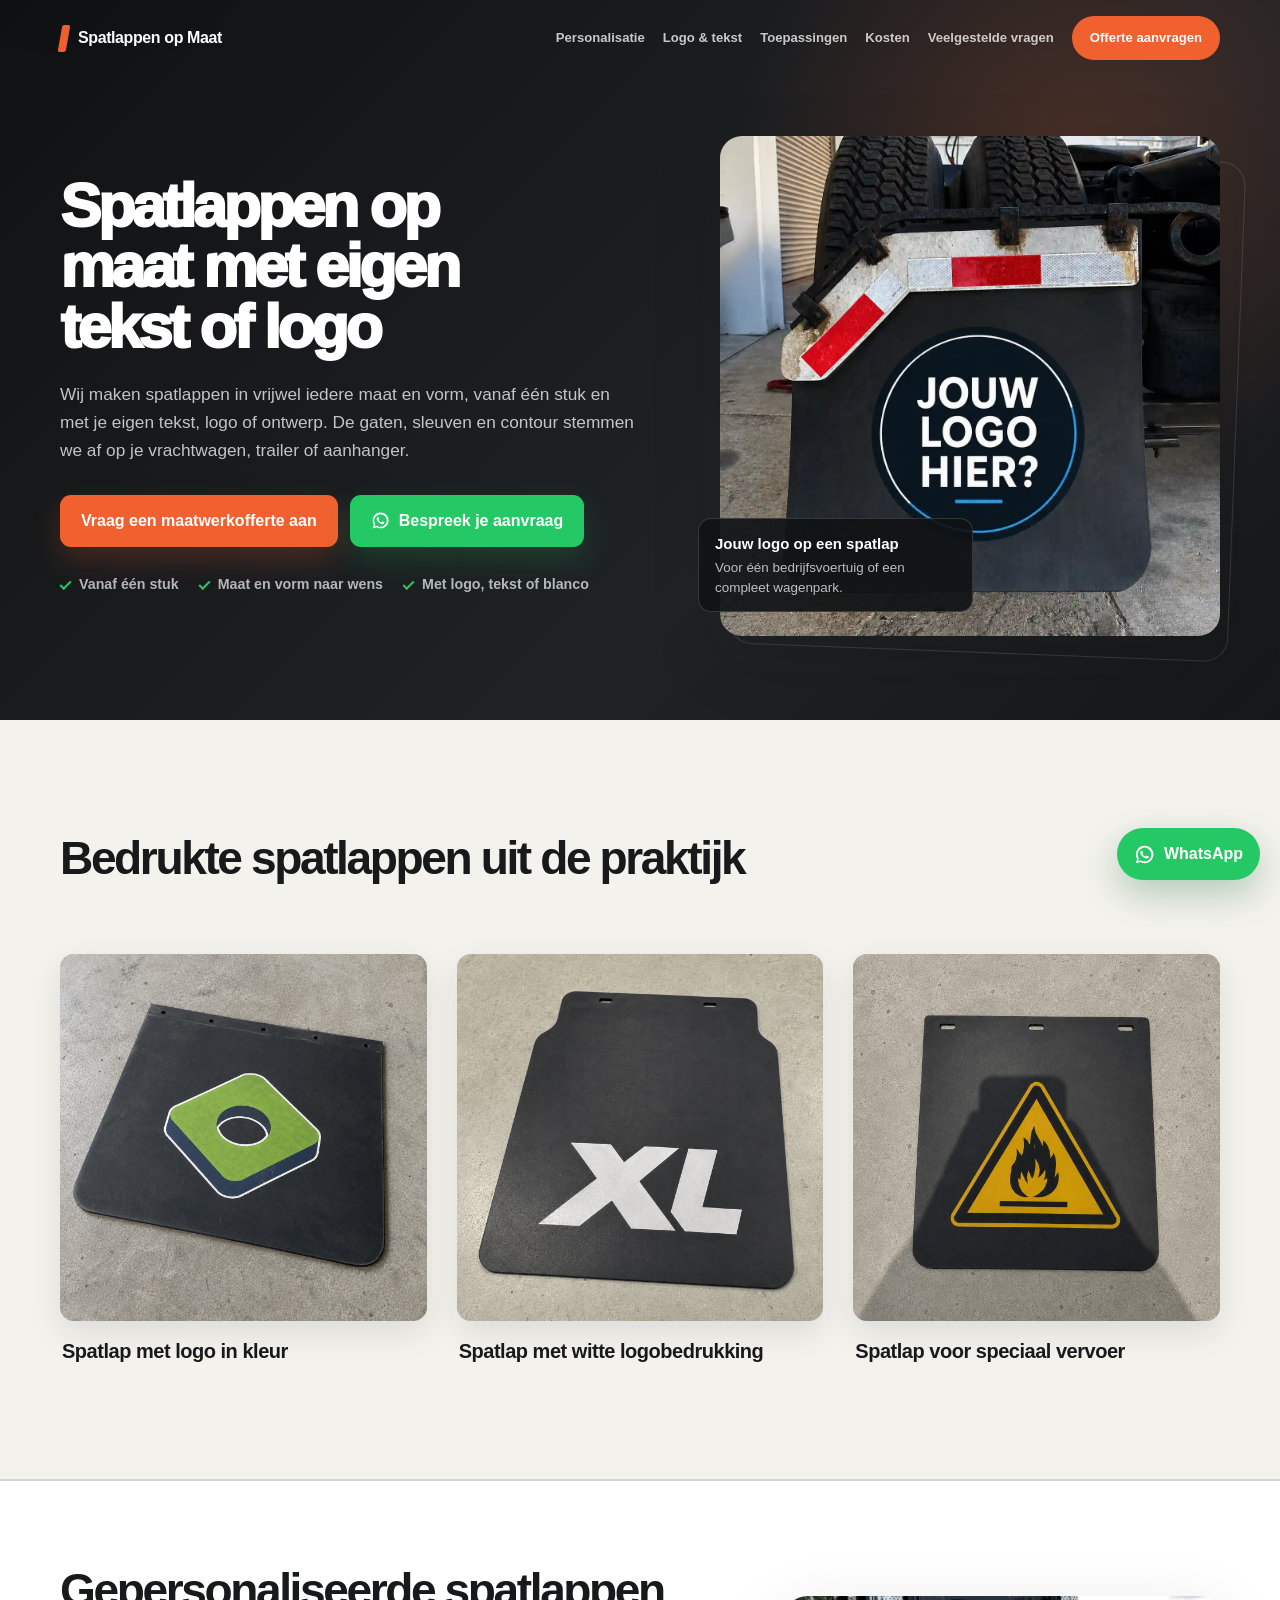
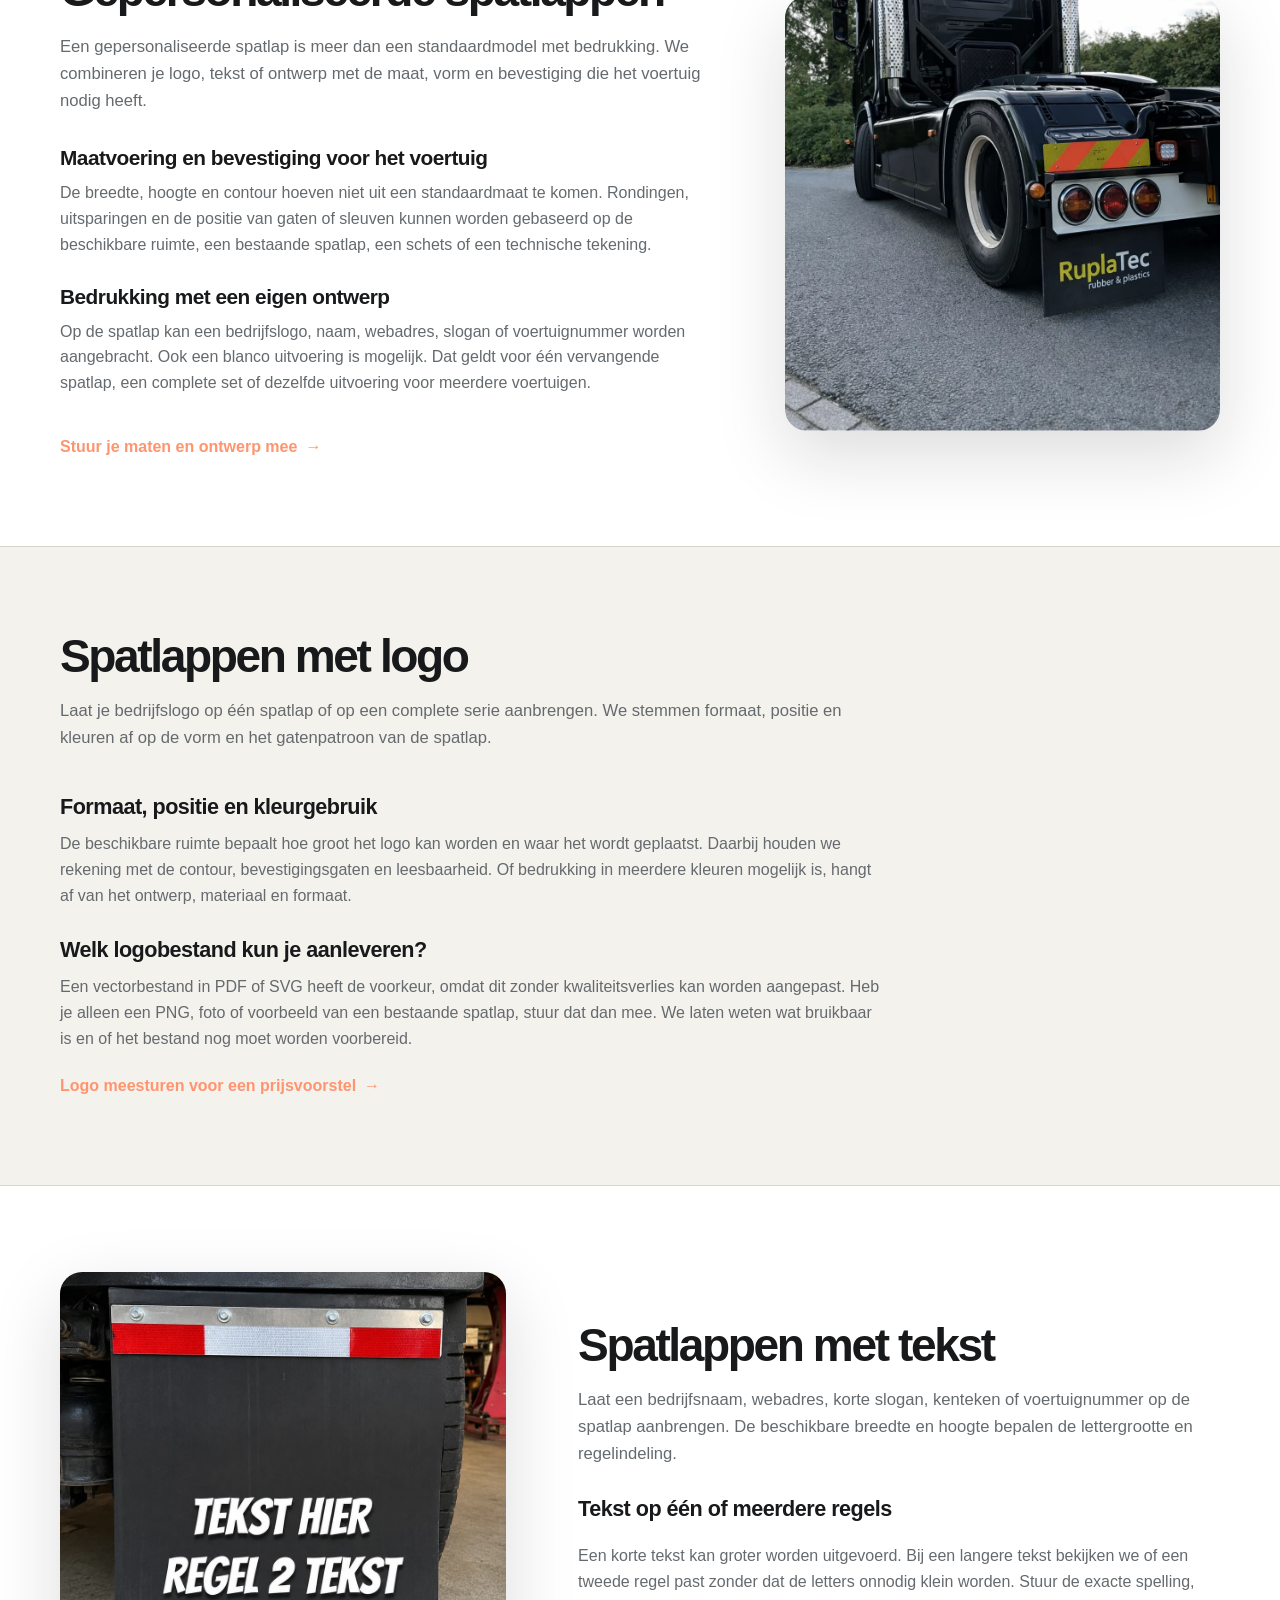
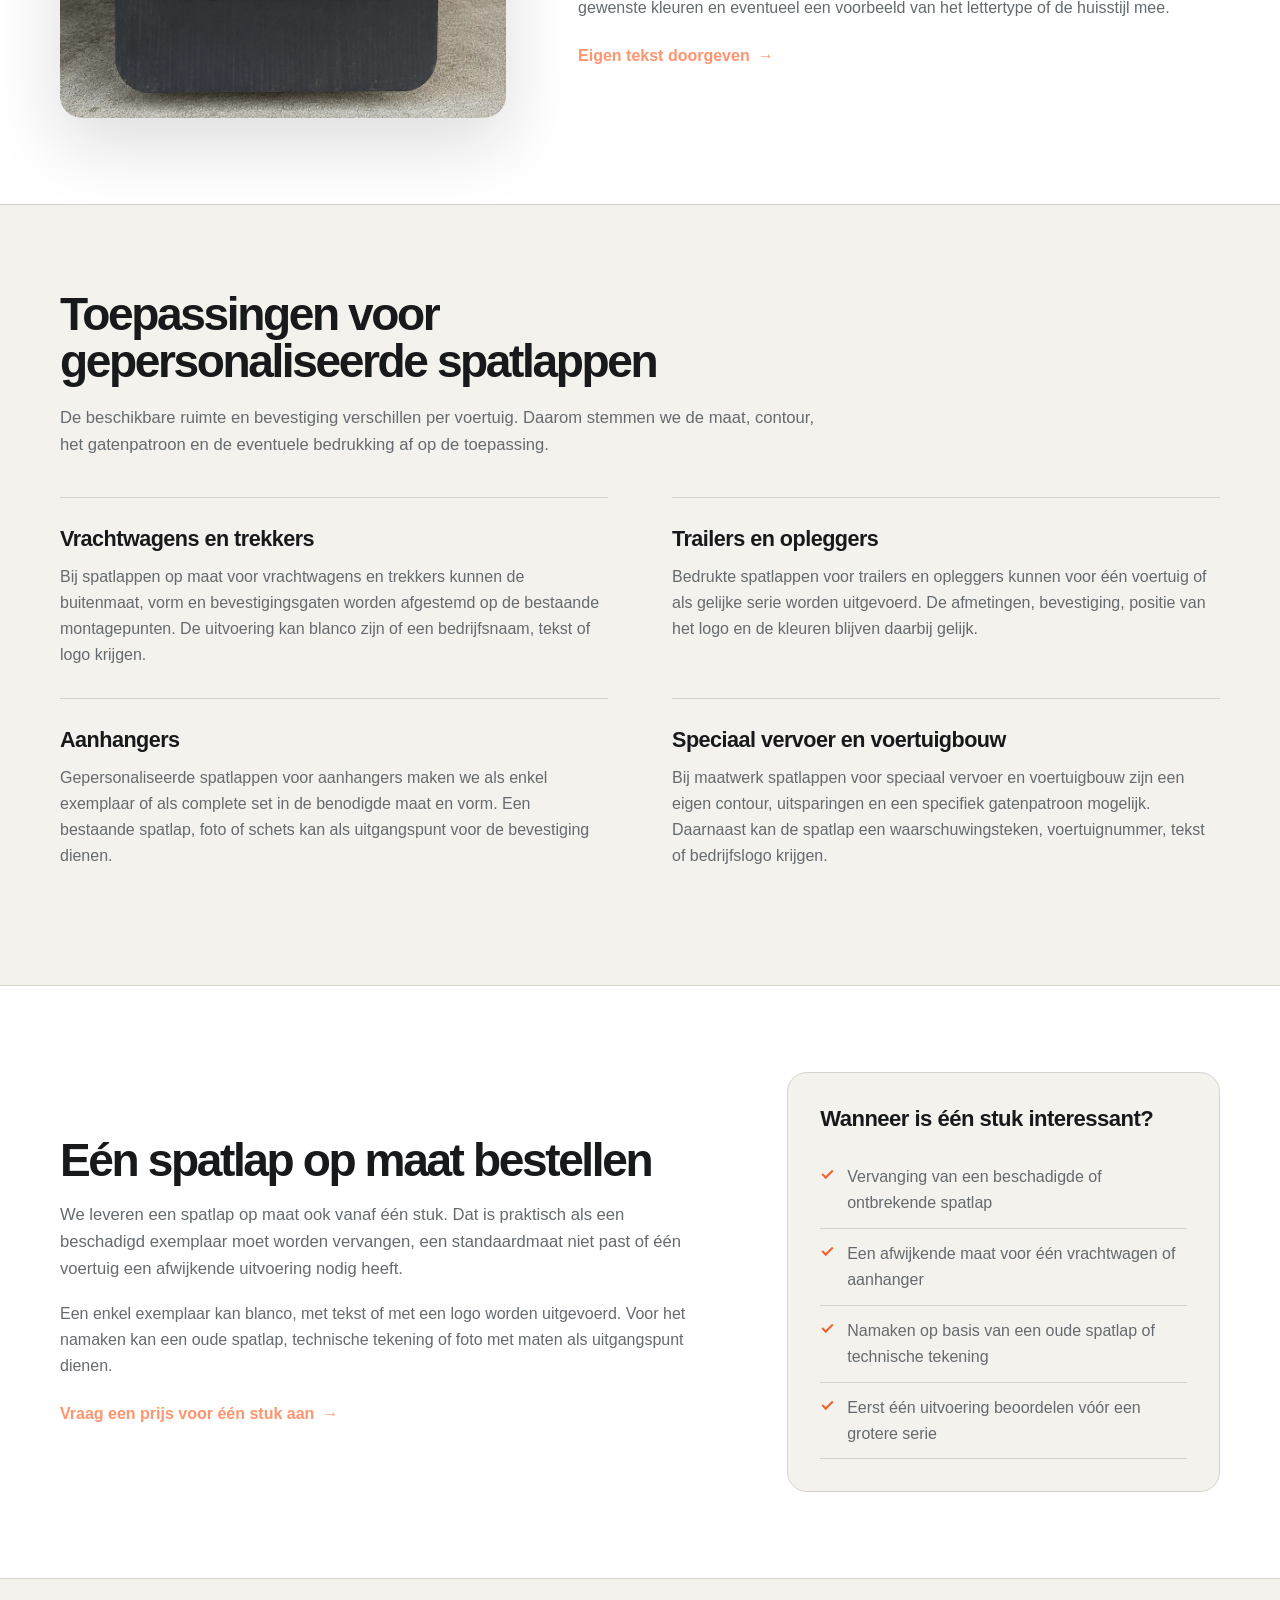
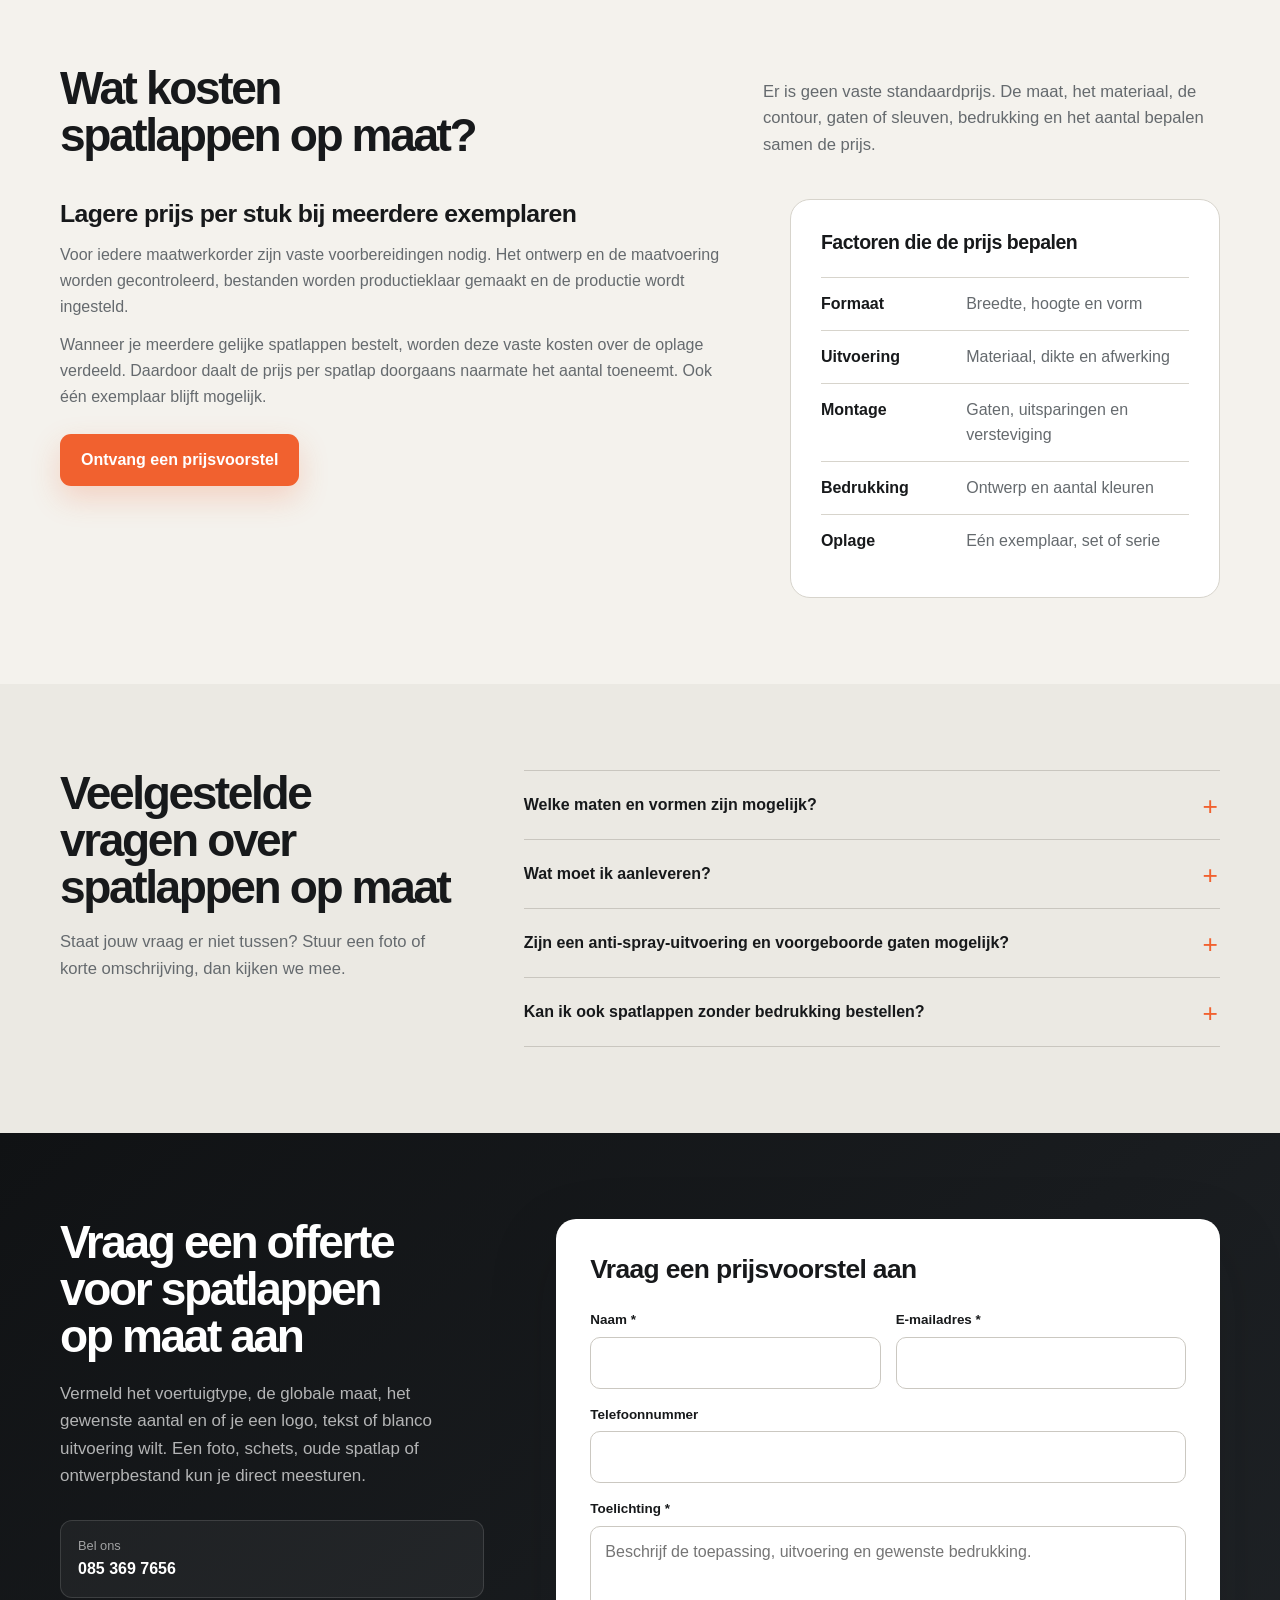
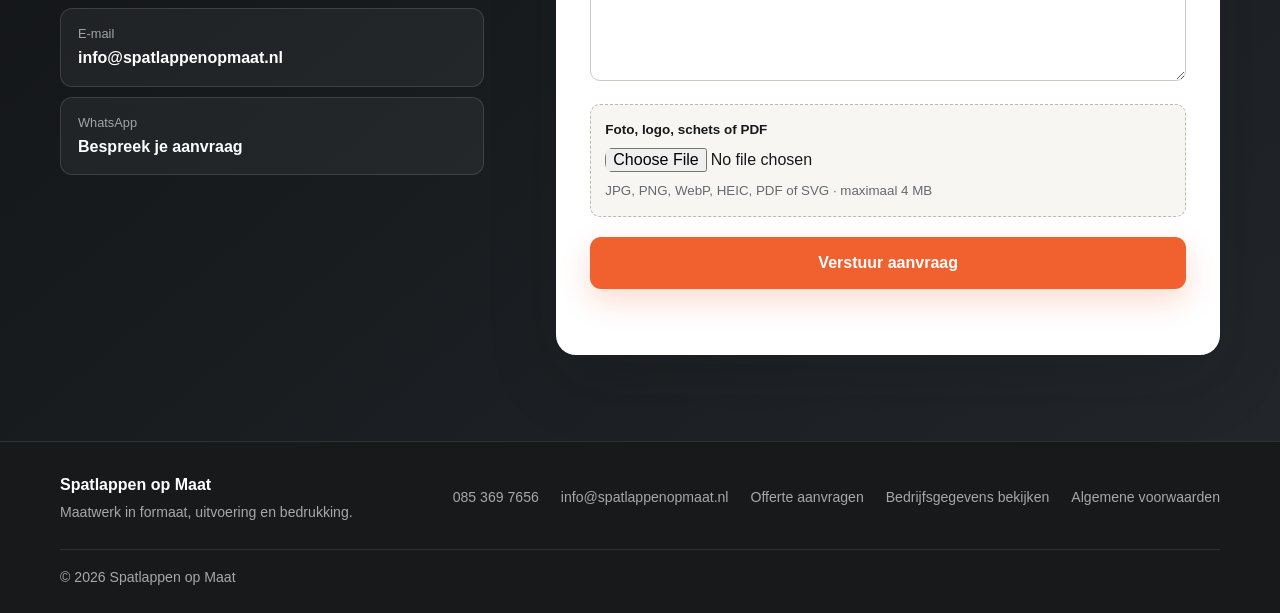
==== commit 3a36ccbf: "Link algemene voorwaarden in footer" ====
--- a/index.html
+++ b/index.html
@@ -881,6 +881,12 @@
             <input type="hidden" name="landing_page">
             <input type="hidden" name="referrer_domain">
             <input type="hidden" name="source_detected">
+            <input type="hidden" name="first_source">
+            <input type="hidden" name="last_source">
+            <input type="hidden" name="first_referrer">
+            <input type="hidden" name="last_referrer">
+            <input type="hidden" name="first_seen">
+            <input type="hidden" name="session_count">
 
             <input type="hidden" name="utm_source">
             <input type="hidden" name="utm_medium">
@@ -1049,6 +1055,10 @@
           Bedrijfsgegevens bekijken
         </a>
 
+        <a href="algemene-voorwaarden.html">
+          Algemene voorwaarden
+        </a>
+
       </div>
 
 
@@ -1080,7 +1090,7 @@
   </a>
 
 
-  <script src="site.js?v=20260826-4" defer></script>
+  <script src="site.js?v=20260928-1" defer></script>
 
 </body>
 </html>
